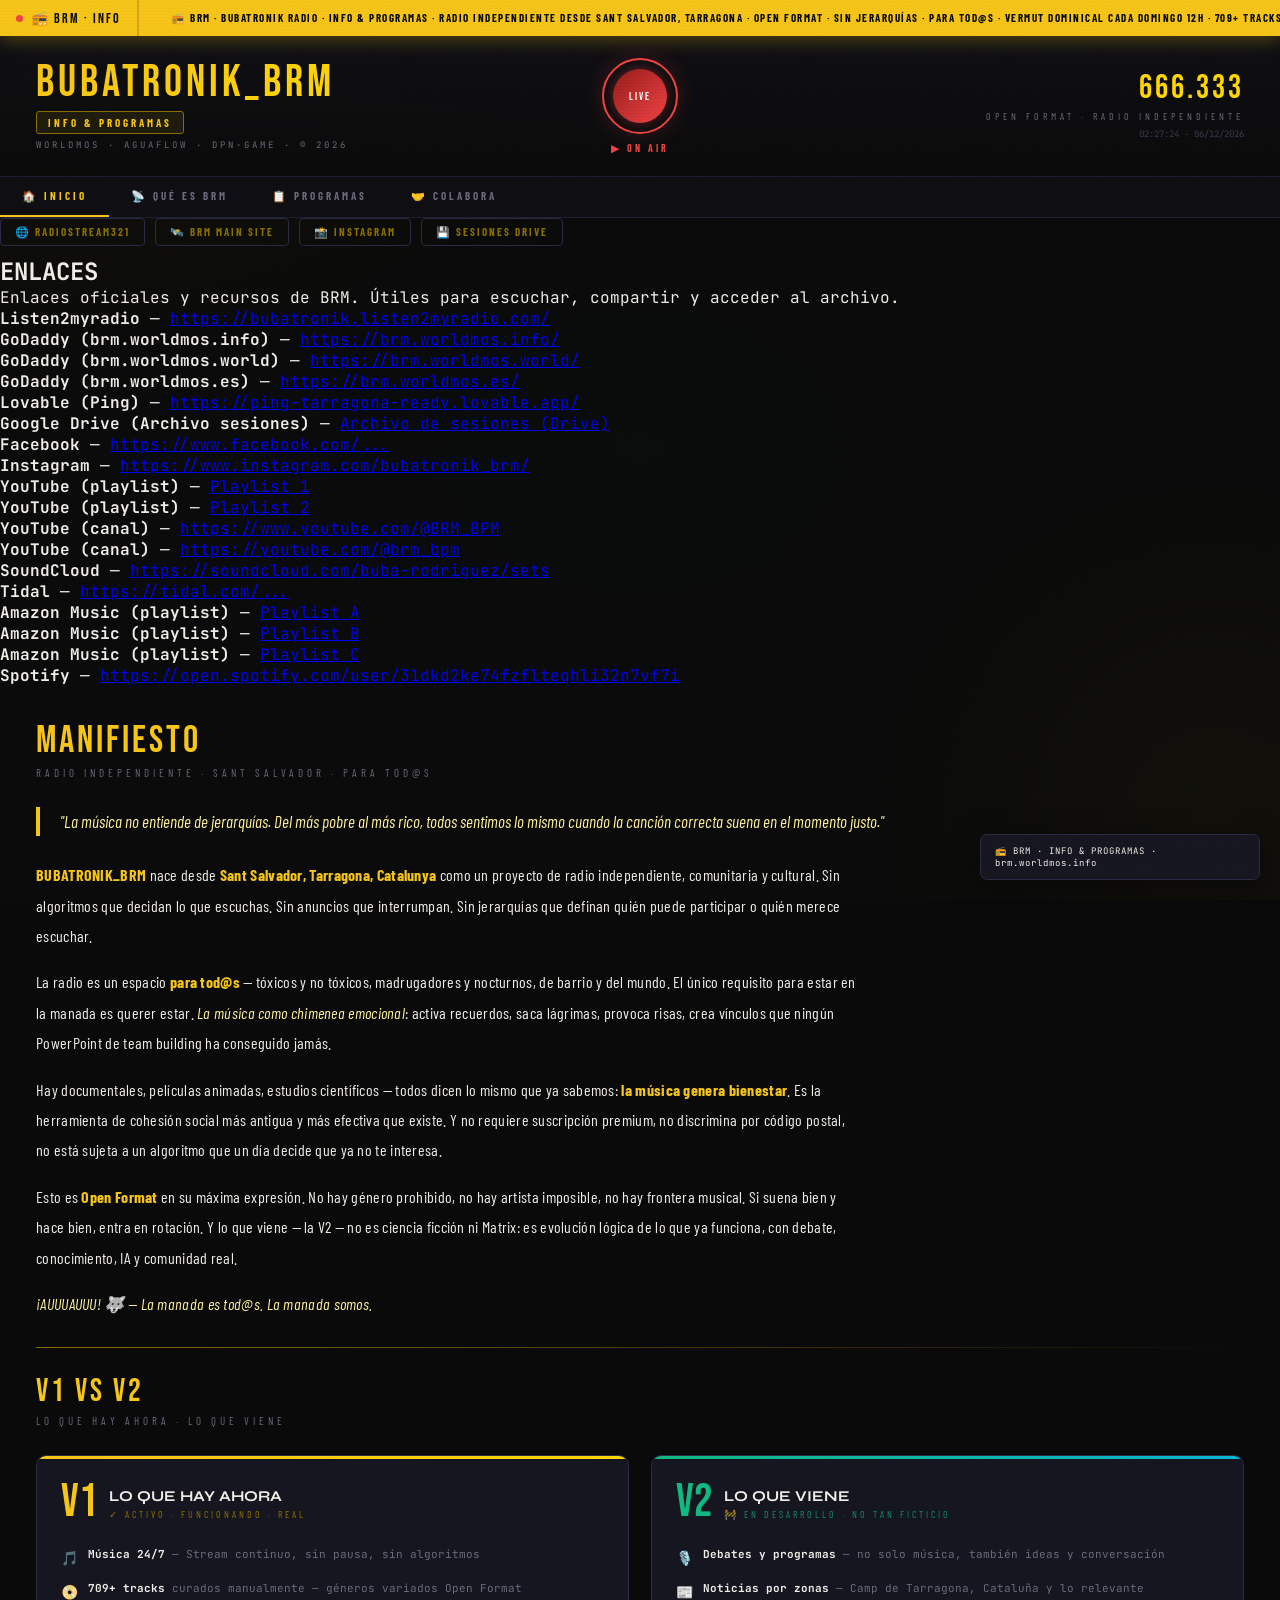
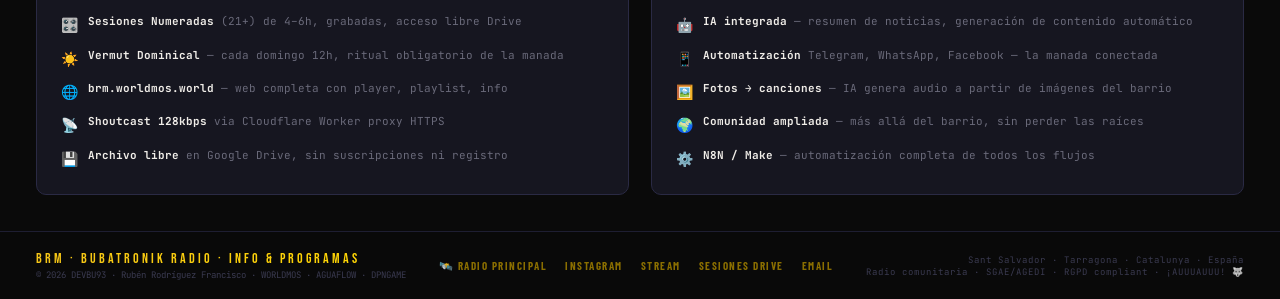
==== index.html @ ec73be54 "Refactor navigation and add external links section Removed V1 Actual and Vision V2 tabs, along with " ====
<!DOCTYPE html>
<html lang="es" data-status="checking">
<head>
  <meta charset="UTF-8">
  <meta name="viewport" content="width=device-width, initial-scale=1.0, viewport-fit=cover">
  <meta name="description" content="BRM · BUBATRONIK RADIO · INFO & PROGRAMAS — Radio comunitaria independiente desde Sant Salvador, Tarragona. Sin jerarquías, para tod@s.">
  <meta name="theme-color" content="#f5c518">
  <meta name="mobile-web-app-capable" content="yes">
  <meta name="apple-mobile-web-app-capable" content="yes">
  <meta name="apple-mobile-web-app-status-bar-style" content="black-translucent">
  <meta name="apple-mobile-web-app-title" content="BRM INFO">
  <meta property="og:type" content="website">
  <meta property="og:title" content="BRM · BUBATRONIK RADIO · INFO & PROGRAMAS 📻">
  <meta property="og:description" content="Radio comunitaria independiente desde Sant Salvador, Tarragona — Sin jerarquías, para tod@s. Debates, conocimiento, música Open Format. ¡AUUUAUUU!">
  <meta property="og:url" content="https://brm.worldmos.info">
  <meta name="twitter:card" content="summary_large_image">
  <meta name="twitter:title" content="BRM · BUBATRONIK RADIO · INFO & PROGRAMAS">
  <meta name="twitter:description" content="Radio comunitaria independiente · Sant Salvador · Para tod@s · ¡AUUUAUUU! 🐺">
  <title>📻 BRM · BUBATRONIK RADIO · INFO & PROGRAMAS · 666.333</title>
 
  <!-- Fuentes Google — misma familia que brm.worldmos.world -->
  <link rel="preconnect" href="https://fonts.googleapis.com">
  <link rel="preconnect" href="https://fonts.gstatic.com" crossorigin>
  <link href="https://fonts.googleapis.com/css2?family=Bebas+Neue&family=JetBrains+Mono:wght@300;400;600;700&family=Barlow+Condensed:ital,wght@0,300;0,400;0,600;0,700;0,800;1,400&family=Syne:wght@400;600;700;800&display=swap" rel="stylesheet">
 
  <style>
    /* ══════════════════════════════════════
       RESET & VARIABLES
    ══════════════════════════════════════ */
    *, *::before, *::after { margin: 0; padding: 0; box-sizing: border-box; }
 
    :root {
      /* Fondos */
      --bg:       #0a0a0a;
      --bg2:      #0f0f14;
      --bg3:      #161620;
      --bg4:      #1e1e2c;
      /* Amarillo — #f5c518 como pide el prompt */
      --amber:    #f5c518;
      --amber2:   #ffd700;
      --amber3:   #fff3a0;
      --amber4:   #8a6e00;
      --amber5:   rgba(245,197,24,0.07);
      /* Utilidad */
      --red:      #ef4444;
      --green:    #10b981;
      --white:    #f0ede8;
      --muted:    #6a6a7a;
      --muted2:   #3a3a50;
      --border:   #1e1e32;
      --border2:  #2a2a44;
      --glow-a:   rgba(245,197,24,0.10);
      --radius:   6px;
      /* Tipografías */
      --font-mono: 'JetBrains Mono', 'Courier New', monospace;
      --font-cond: 'Barlow Condensed', monospace;
      --font-disp: 'Bebas Neue', monospace;
      --font-syne: 'Syne', monospace;
      /* Layout */
      --ticker-h: 36px;
      --fs-xs: 9px;
      --fs-sm: 11px;
      --fs-base: 13px;
    }
 
    html { scroll-behavior: smooth; overflow-x: hidden; }
 
    body {
      background: var(--bg);
      color: var(--white);
      font-family: var(--font-mono);
      min-height: 100vh;
      overflow-x: hidden;
      -webkit-font-smoothing: antialiased;
    }
 
    /* ── Grain overlay ── */
    body::after {
      content: '';
      position: fixed; inset: 0;
      background-image: url("data:image/svg+xml,%3Csvg xmlns='http://www.w3.org/2000/svg' width='200' height='200'%3E%3Cfilter id='n'%3E%3CfeTurbulence type='fractalNoise' baseFrequency='0.8' numOctaves='4' stitchTiles='stitch'/%3E%3C/filter%3E%3Crect width='200' height='200' filter='url(%23n)' opacity='0.03'/%3E%3C/svg%3E");
      pointer-events: none; z-index: 9999; opacity: 0.5;
    }
 
    /* ── Scanlines retro ── */
    .scanlines {
      position: fixed; inset: 0;
      background: repeating-linear-gradient(
        to bottom, transparent 0px, transparent 2px,
        rgba(0,0,0,0.06) 2px, rgba(0,0,0,0.06) 3px
      );
      pointer-events: none; z-index: 9998; mix-blend-mode: overlay;
    }
 
    /* ── BG Mesh de color ── */
    .bg-mesh {
      position: fixed; inset: 0; pointer-events: none; z-index: 0;
      background:
        radial-gradient(ellipse 70% 50% at 5% 10%, rgba(245,197,24,0.04) 0%, transparent 60%),
        radial-gradient(ellipse 50% 70% at 95% 90%, rgba(245,197,24,0.03) 0%, transparent 60%),
        radial-gradient(ellipse 40% 40% at 50% 50%, rgba(16,185,129,0.015) 0%, transparent 70%);
    }
 
    /* ══════════════════════════════════════
       TICKER ANIMADO SUPERIOR
    ══════════════════════════════════════ */
    .ticker-wrap {
      position: fixed; top: 0; left: 0; right: 0;
      z-index: 200; height: var(--ticker-h);
      background: var(--amber);
      display: flex; align-items: center; overflow: hidden;
      box-shadow: 0 2px 20px rgba(245,197,24,0.35);
    }
    .ticker-badge {
      font-family: var(--font-disp);
      font-size: 14px; letter-spacing: 2px; color: var(--bg);
      padding: 0 16px; height: 100%;
      display: flex; align-items: center; gap: 8px;
      white-space: nowrap; border-right: 2px solid rgba(0,0,0,0.15);
      min-width: fit-content; flex-shrink: 0;
    }
    .ticker-live-dot {
      width: 7px; height: 7px; border-radius: 50%;
      background: var(--red); animation: blink-dot 1.2s step-start infinite;
      flex-shrink: 0;
    }
    @keyframes blink-dot { 0%,49%{opacity:1} 50%,100%{opacity:0.2} }
    .ticker-overflow { overflow: hidden; flex: 1; display: flex; }
    .ticker-track {
      display: flex; animation: ticker-scroll 280s linear infinite; white-space: nowrap;
    }
    .ticker-track:hover { animation-play-state: paused; }
    .ticker-track span {
      font-family: var(--font-cond);
      font-size: 11px; color: var(--bg); padding: 0 32px; font-weight: 700; letter-spacing: 1.5px;
    }
    @keyframes ticker-scroll { from{transform:translateX(0)} to{transform:translateX(-50%)} }
 
    /* ══════════════════════════════════════
       PAGE WRAPPER
    ══════════════════════════════════════ */
    .page {
      position: relative; z-index: 1;
      padding-top: var(--ticker-h);
      max-width: 1400px; margin: 0 auto;
    }
 
    /* ══════════════════════════════════════
       HEADER PRINCIPAL
    ══════════════════════════════════════ */
    .station-header {
      display: grid; grid-template-columns: 1fr auto 1fr;
      align-items: center; padding: 22px 36px;
      border-bottom: 1px solid var(--border);
      background: linear-gradient(180deg, rgba(15,15,20,0.98) 0%, rgba(10,10,10,0.85) 100%);
      backdrop-filter: blur(12px); -webkit-backdrop-filter: blur(12px);
      position: sticky; top: var(--ticker-h); z-index: 100;
    }
 
    /* Bloque izquierdo — logo + badges */
    .header-left { display: flex; flex-direction: column; gap: 3px; }
    .station-logo {
      font-family: var(--font-disp);
      font-size: clamp(24px, 3.5vw, 48px); letter-spacing: 4px; line-height: 1;
      background: linear-gradient(135deg, var(--amber) 0%, var(--amber2) 60%, var(--amber3) 100%);
      -webkit-background-clip: text; background-clip: text; -webkit-text-fill-color: transparent;
    }
    .header-badge {
      display: inline-block;
      font-family: var(--font-cond); font-size: 11px; font-weight: 700;
      letter-spacing: 3px; text-transform: uppercase;
      padding: 4px 11px; border-radius: 3px; width: fit-content;
      background: rgba(245,197,24,0.08); border: 1px solid var(--amber4); color: var(--amber);
      margin-top: 2px;
    }
    .header-tagline {
      font-family: var(--font-mono); font-size: var(--fs-xs);
      letter-spacing: 3px; color: var(--muted); text-transform: uppercase; margin-top: 2px;
    }
 
    /* Centro — ON AIR badge pulsante */
    .onair-center { display: flex; flex-direction: column; align-items: center; gap: 8px; }
    .onair-pulse {
      width: 76px; height: 76px; border-radius: 50%;
      border: 2px solid var(--red); position: relative;
      display: flex; align-items: center; justify-content: center;
      box-shadow: 0 0 22px rgba(239,68,68,0.2);
    }
    .onair-pulse::before {
      content:''; position:absolute; inset:-10px; border-radius:50%;
      border:1.5px solid var(--red); opacity:0;
      animation: pulse-ring 2.4s ease-out infinite;
    }
    .onair-pulse::after {
      content:''; position:absolute; inset:-18px; border-radius:50%;
      border:1px solid var(--red); opacity:0;
      animation: pulse-ring 2.4s ease-out infinite 0.5s;
    }
    @keyframes pulse-ring { 0%{transform:scale(0.9);opacity:0.5} 100%{transform:scale(1.3);opacity:0} }
    .onair-inner {
      width: 54px; height: 54px; border-radius: 50%;
      background: linear-gradient(135deg, #991b1b, var(--red));
      display: flex; align-items: center; justify-content: center;
      font-family: var(--font-disp); font-size: 11px; letter-spacing: 2px; color: #fff;
      animation: flicker-red 2s step-start infinite;
      box-shadow: 0 0 12px rgba(239,68,68,0.4);
    }
    @keyframes flicker-red { 0%,47%,52%,100%{opacity:1} 48%,51%{opacity:0.5} }
    .onair-label {
      font-family: var(--font-cond); font-size: 10px; letter-spacing: 3px;
      color: var(--red); font-weight: 700; text-transform: uppercase;
    }
 
    /* Derecha — frecuencia + reloj */
    .header-right { text-align: right; }
    .freq-number {
      font-family: var(--font-disp);
      font-size: clamp(20px, 2.6vw, 40px); color: var(--amber2); letter-spacing: 3px; line-height: 1;
    }
    .freq-band {
      font-family: var(--font-cond); font-size: 10px; letter-spacing: 4px;
      color: var(--muted); margin-top: 4px; text-transform: uppercase;
    }
    .freq-clock {
      font-family: var(--font-mono); font-size: var(--fs-xs); color: var(--muted2); margin-top: 6px;
    }
 
    /* ══════════════════════════════════════
       NAVEGACIÓN — TABS PRINCIPALES
    ══════════════════════════════════════ */
    .nav-tabs {
      display: flex; border-bottom: 1px solid var(--border);
      background: rgba(15,15,20,0.9); backdrop-filter: blur(8px);
      overflow-x: auto; scrollbar-width: none;
      position: sticky; top: calc(var(--ticker-h) + 86px); z-index: 90;
    }
    .nav-tabs::-webkit-scrollbar { display: none; }
    .nav-tab {
      font-family: var(--font-cond);
      font-size: 11px; font-weight: 700; letter-spacing: 3px; text-transform: uppercase;
      padding: 12px 22px; color: var(--muted);
      border-bottom: 2px solid transparent; border-top: none; border-left: none; border-right: none;
      cursor: pointer; white-space: nowrap; transition: all 0.2s ease; background: none;
    }
    .nav-tab:hover { color: var(--amber2); }
    .nav-tab.active { color: var(--amber); border-bottom-color: var(--amber); }
 
    /* ══════════════════════════════════════
       TAB PANELS
    ══════════════════════════════════════ */
    .tab-panel { display: none; }
    .tab-panel.active { display: block; }
 
    /* ══════════════════════════════════════
       MINI PLAYER
    ══════════════════════════════════════ */
    .mini-player {
      background: var(--bg3); border: 1px solid var(--border2);
      border-left: 3px solid var(--amber); border-radius: 10px;
      padding: 20px 24px; margin: 24px 36px;
      display: flex; flex-direction: column; gap: 14px;
    }
    .mini-player-header {
      display: flex; align-items: center; gap: 14px; flex-wrap: wrap;
    }
    .mini-player-dot {
      width: 10px; height: 10px; border-radius: 50%;
      background: var(--red); flex-shrink: 0;
      animation: blink-dot 1.2s step-start infinite;
      box-shadow: 0 0 8px rgba(239,68,68,0.5);
    }
    .mini-player-label {
      font-family: var(--font-cond); font-size: 13px; font-weight: 700;
      letter-spacing: 3px; color: var(--amber); text-transform: uppercase;
    }
    .mini-player-desc { font-size: var(--fs-xs); color: var(--muted); letter-spacing: 1px; }
 
    /* Audio nativo — el navegador pone sus controles */
    .mini-player audio { width: 100%; height: 36px; }
 
    .mini-player-links { display: flex; gap: 10px; flex-wrap: wrap; }
    .player-ext-link {
      font-family: var(--font-cond); font-size: 11px; font-weight: 700;
      letter-spacing: 2px; text-transform: uppercase; color: var(--amber4);
      text-decoration: none; border: 1px solid var(--border2);
      padding: 6px 14px; border-radius: 4px; transition: all 0.2s;
    }
    .player-ext-link:hover { border-color: var(--amber); color: var(--amber); background: var(--glow-a); }
 
    /* ══════════════════════════════════════
       SECCIONES GENÉRICAS
    ══════════════════════════════════════ */
    .section { padding: 36px; border-bottom: 1px solid var(--border); }
    .section:last-child { border-bottom: none; }
 
    .section-title {
      font-family: var(--font-disp); font-size: clamp(22px, 3vw, 40px);
      letter-spacing: 3px; line-height: 1; margin-bottom: 6px;
      background: linear-gradient(135deg, var(--amber) 0%, var(--amber2) 100%);
      -webkit-background-clip: text; background-clip: text; -webkit-text-fill-color: transparent;
    }
    .section-sub {
      font-family: var(--font-cond); font-size: 11px; letter-spacing: 4px;
      color: var(--muted); text-transform: uppercase; margin-bottom: 28px;
    }
    .divider {
      height: 1px;
      background: linear-gradient(to right, var(--amber4), transparent);
      margin: 28px 0;
    }
 
    /* ══════════════════════════════════════
       MANIFIESTO
    ══════════════════════════════════════ */
    .manifiesto-text {
      font-family: var(--font-cond); font-size: 16px; line-height: 1.9;
      color: var(--white); max-width: 820px; letter-spacing: 0.3px;
    }
    .manifiesto-text strong { color: var(--amber); font-weight: 700; }
    .manifiesto-text em { color: var(--amber3); font-style: italic; }
    .manifiesto-text p { margin-bottom: 16px; }
    .manifiesto-text p:last-child { margin-bottom: 0; }
 
    .manifiesto-quote {
      border-left: 4px solid var(--amber); padding-left: 20px;
      margin: 24px 0; font-size: 17px; font-style: italic;
      font-family: var(--font-cond); color: var(--amber3); line-height: 1.7; opacity: 0.9;
    }
 
    /* ══════════════════════════════════════
       V1 vs V2 — DOS COLUMNAS
    ══════════════════════════════════════ */
    .v1v2-grid { display: grid; grid-template-columns: 1fr 1fr; gap: 22px; }
 
    .v-card {
      background: var(--bg3); border: 1px solid var(--border2);
      border-radius: 10px; padding: 24px; position: relative; overflow: hidden;
    }
    .v-card::before {
      content:''; position:absolute; top:0; left:0; right:0; height:3px;
    }
    .v1-card::before { background: linear-gradient(90deg, var(--amber), var(--amber2)); }
    .v2-card::before { background: linear-gradient(90deg, var(--green), #06b6d4); }
 
    .v-card-header { display: flex; align-items: center; gap: 12px; margin-bottom: 20px; }
    .v-version { font-family: var(--font-disp); font-size: 46px; line-height: 1; }
    .v1-card .v-version { color: var(--amber); }
    .v2-card .v-version { color: var(--green); }
    .v-card-meta { display: flex; flex-direction: column; gap: 3px; }
    .v-card-title { font-family: var(--font-syne); font-size: 15px; font-weight: 700; color: var(--white); }
    .v-card-status { font-family: var(--font-cond); font-size: 10px; letter-spacing: 3px; text-transform: uppercase; }
    .v1-card .v-card-status { color: var(--amber4); }
    .v2-card .v-card-status { color: var(--green); opacity: 0.7; }
 
    .v-items { display: flex; flex-direction: column; gap: 10px; }
    .v-item { display: flex; gap: 10px; align-items: flex-start; font-size: var(--fs-sm); line-height: 1.6; }
    .v-item-bullet { font-size: 14px; flex-shrink: 0; margin-top: 1px; }
    .v-item-text { color: var(--muted); }
    .v-item-text strong { color: var(--white); }
 
    /* ══════════════════════════════════════
       CARDS GRID GENÉRICO
    ══════════════════════════════════════ */
    .cards-grid {
      display: grid; grid-template-columns: repeat(auto-fit, minmax(240px, 1fr)); gap: 16px;
    }
    .info-card {
      background: var(--bg3); border: 1px solid var(--border2);
      border-radius: 10px; padding: 20px;
      position: relative; overflow: hidden; transition: all 0.3s;
    }
    .info-card::before {
      content:''; position:absolute; top:0; left:0; right:0; height:2px;
      background: linear-gradient(90deg, var(--amber), var(--amber2));
      transform: scaleX(0); transform-origin: left; transition: transform 0.3s;
    }
    .info-card:hover { border-color: var(--amber4); background: var(--amber5); }
    .info-card:hover::before { transform: scaleX(1); }
    .card-icon { font-size: 26px; margin-bottom: 10px; display: block; }
    .card-title { font-family: var(--font-syne); font-size: 14px; font-weight: 700; color: var(--white); margin-bottom: 8px; }
    .card-desc { font-size: var(--fs-xs); color: var(--muted); line-height: 1.8; }
 
    /* ══════════════════════════════════════
       ABOUT GRID (QUÉ ES BRM)
    ══════════════════════════════════════ */
    .about-grid { display: grid; grid-template-columns: 1fr 340px; gap: 36px; align-items: start; }
    .about-text { font-family: var(--font-cond); font-size: 15px; line-height: 1.9; color: var(--muted); margin-bottom: 16px; }
    .about-text strong { color: var(--white); }
    .about-text em { color: var(--amber3); }
 
    .about-sidebar { background: var(--bg3); border: 1px solid var(--border2); border-radius: 8px; padding: 20px; }
    .sidebar-title {
      font-family: var(--font-disp); font-size: 13px; letter-spacing: 3px;
      color: var(--muted); margin-bottom: 12px; display: flex; align-items: center; gap: 8px;
      text-transform: uppercase;
    }
    .sidebar-line { flex: 1; height: 1px; background: var(--border2); }
    .sidebar-section { margin-bottom: 22px; }
    .sidebar-section:last-child { margin-bottom: 0; }
 
    .info-row {
      display: flex; justify-content: space-between; align-items: center;
      padding: 7px 0; border-bottom: 1px solid rgba(34,34,66,0.4);
    }
    .info-row:last-child { border-bottom: none; }
    .info-label { font-family: var(--font-cond); font-size: 10px; color: var(--muted); letter-spacing: 2px; text-transform: uppercase; }
    .info-val { color: var(--white); font-weight: 600; font-size: var(--fs-xs); text-align: right; }
 
    /* ══════════════════════════════════════
       PROGRAMAS
    ══════════════════════════════════════ */
    .programs-grid { display: flex; flex-direction: column; gap: 12px; }
    .program-card {
      background: var(--bg3); border: 1px solid var(--border2); border-radius: 8px;
      padding: 18px 20px; display: grid; grid-template-columns: 56px 1fr auto;
      gap: 16px; align-items: center; transition: all 0.2s;
    }
    .program-card:hover { border-color: var(--amber4); background: var(--amber5); }
    .program-emoji { font-size: 30px; text-align: center; line-height: 1; }
    .program-info { display: flex; flex-direction: column; gap: 4px; }
    .program-name { font-family: var(--font-syne); font-size: 14px; font-weight: 700; color: var(--white); }
    .program-desc { font-size: var(--fs-xs); color: var(--muted); line-height: 1.6; }
    .program-tags { display: flex; gap: 5px; flex-wrap: wrap; margin-top: 5px; }
    .ptag {
      font-family: var(--font-cond); font-size: 9px; font-weight: 700;
      letter-spacing: 1px; text-transform: uppercase; padding: 2px 7px; border-radius: 3px;
      background: var(--bg4); border: 1px solid var(--border2); color: var(--muted);
    }
    .prog-status {
      font-family: var(--font-cond); font-size: 10px; font-weight: 700;
      letter-spacing: 2px; text-transform: uppercase; padding: 5px 10px; border-radius: 4px;
      white-space: nowrap; align-self: flex-start;
    }
    .status-live { background: rgba(239,68,68,0.15); color: var(--red); border: 1px solid rgba(239,68,68,0.3); }
    .status-soon { background: rgba(245,197,24,0.1); color: var(--amber); border: 1px solid var(--amber4); }
    .status-idea { background: var(--bg4); color: var(--muted); border: 1px solid var(--border2); }
 
    /* ══════════════════════════════════════
       PARRILLA DE PROGRAMACIÓN (tabla)
       — fuente: Documento Final de Identidad, Programación y Estructura
    ══════════════════════════════════════ */
    .parrilla-table-wrap { overflow-x: auto; border: 1px solid var(--border2); border-radius: 8px; margin-bottom: 8px; }
    .parrilla-table-wrap::-webkit-scrollbar { height: 6px; }
    .parrilla-table-wrap::-webkit-scrollbar-thumb { background: var(--border2); border-radius: 3px; }
    .parrilla-table { width: 100%; border-collapse: collapse; font-family: var(--font-mono); font-size: var(--fs-xs); min-width: 620px; }
    .parrilla-table th {
      background: var(--bg4); color: var(--amber); font-family: var(--font-cond); font-size: 10px;
      font-weight: 700; letter-spacing: 2px; text-transform: uppercase; text-align: left;
      padding: 12px 16px; border-bottom: 1px solid var(--border2); white-space: nowrap;
    }
    .parrilla-table td { padding: 12px 16px; border-bottom: 1px solid var(--border); color: var(--white); vertical-align: top; }
    .parrilla-table tr:last-child td { border-bottom: none; }
    .parrilla-table tbody tr:hover td { background: var(--amber5); }
    .parrilla-hora { color: var(--amber2); font-weight: 700; white-space: nowrap; }
    .parrilla-nombre { font-weight: 700; }
    .parrilla-motor { color: var(--muted); font-size: 10px; white-space: nowrap; }
    .parrilla-note {
      font-family: var(--font-cond); font-size: 12px; color: var(--muted); line-height: 1.8;
      padding: 12px 16px; background: var(--bg3); border-left: 2px solid var(--amber4);
      border-radius: 0 6px 6px 0; margin-top: 14px;
    }
 
    /* ══════════════════════════════════════
       FICHAS DE PROGRAMA
    ══════════════════════════════════════ */
    .fichas-grid { display: grid; grid-template-columns: repeat(auto-fill, minmax(250px, 1fr)); gap: 14px; }
    .ficha-card {
      background: var(--bg3); border: 1px solid var(--border2); border-radius: 8px;
      padding: 18px 20px; transition: all 0.2s;
    }
    .ficha-card:hover { border-color: var(--amber4); background: var(--amber5); }
    .ficha-head {
      display: flex; align-items: center; gap: 12px; margin-bottom: 14px;
      padding-bottom: 14px; border-bottom: 1px solid var(--border);
    }
    .ficha-emoji { font-size: 24px; line-height: 1; }
    .ficha-name { font-family: var(--font-syne); font-size: 13px; font-weight: 700; color: var(--white); letter-spacing: 0.3px; }
    .ficha-hora { font-family: var(--font-mono); font-size: 11px; color: var(--amber); margin-top: 2px; }
    .ficha-field { margin-bottom: 10px; }
    .ficha-field:last-child { margin-bottom: 0; }
    .ficha-field-label {
      font-family: var(--font-cond); font-size: 9px; font-weight: 700; letter-spacing: 2px;
      text-transform: uppercase; color: var(--muted); margin-bottom: 3px;
    }
    .ficha-field-val { font-size: var(--fs-xs); color: var(--white); line-height: 1.6; }
 
    .radar-label {
      font-family: var(--font-cond); font-size: 11px; font-weight: 700; letter-spacing: 3px;
      text-transform: uppercase; color: var(--muted); margin: 8px 0 14px;
      display: flex; align-items: center; gap: 10px;
    }
    .radar-label::after { content: ''; flex: 1; height: 1px; background: var(--border); }
 
    /* ══════════════════════════════════════
       FORMULARIOS — SUB-TABS
    ══════════════════════════════════════ */
    .form-tabs-wrap {
      display: flex; border-bottom: 1px solid var(--border2); margin-bottom: 28px;
      overflow-x: auto; scrollbar-width: none;
    }
    .form-tabs-wrap::-webkit-scrollbar { display: none; }
    .form-tab {
      font-family: var(--font-cond); font-size: 11px; font-weight: 700; letter-spacing: 2px;
      text-transform: uppercase; padding: 10px 20px; color: var(--muted);
      border-bottom: 2px solid transparent; border-top: none; border-left: none; border-right: none;
      cursor: pointer; white-space: nowrap; background: none; transition: all 0.2s;
    }
    .form-tab:hover { color: var(--amber2); }
    .form-tab.active { color: var(--amber); border-bottom-color: var(--amber); }
 
    .form-panel { display: none; }
    .form-panel.active { display: block; }
 
    /* ── Estilos de los formularios ── */
    .form-intro {
      font-family: var(--font-cond); font-size: 14px; color: var(--muted);
      line-height: 1.9; margin-bottom: 24px; max-width: 640px;
    }
    .brm-form { display: flex; flex-direction: column; gap: 18px; max-width: 680px; }
 
    .form-row { display: grid; grid-template-columns: 1fr 1fr; gap: 16px; }
    .form-group { display: flex; flex-direction: column; gap: 6px; }
 
    .form-group label {
      font-family: var(--font-cond); font-size: 10px; font-weight: 700;
      letter-spacing: 3px; text-transform: uppercase; color: var(--muted);
    }
    .form-group input,
    .form-group select,
    .form-group textarea {
      background: var(--bg3); border: 1px solid var(--border2); border-radius: 5px;
      padding: 10px 14px; font-family: var(--font-mono); font-size: var(--fs-sm);
      color: var(--white); outline: none; transition: all 0.2s; resize: vertical;
      -webkit-appearance: none; appearance: none;
    }
    .form-group input:focus,
    .form-group select:focus,
    .form-group textarea:focus {
      border-color: var(--amber); box-shadow: 0 0 10px rgba(245,197,24,0.08);
    }
    .form-group input::placeholder,
    .form-group textarea::placeholder { color: var(--muted2); }
    .form-group select { cursor: pointer; }
    .form-group select option { background: var(--bg3); color: var(--white); }
    .form-group textarea { min-height: 100px; }
 
    .form-hint { font-size: var(--fs-xs); color: var(--muted2); letter-spacing: 0.5px; line-height: 1.7; }
 
    .btn-submit {
      padding: 13px 28px; border-radius: 6px; cursor: pointer; border: none;
      font-family: var(--font-cond); font-size: 13px; font-weight: 700;
      letter-spacing: 3px; text-transform: uppercase; transition: all 0.25s;
      background: linear-gradient(135deg, var(--amber), var(--amber2));
      color: var(--bg); box-shadow: 0 0 20px rgba(245,197,24,0.18); align-self: flex-start;
    }
    .btn-submit:hover { transform: translateY(-2px); box-shadow: 0 4px 24px rgba(245,197,24,0.32); }
    .btn-submit:active { transform: scale(0.98); }
 
    /* ══════════════════════════════════════
       FLUJO TÉCNICO (código)
    ══════════════════════════════════════ */
    .code-flow {
      background: var(--bg3); border: 1px solid var(--border2); border-radius: 8px;
      padding: 22px; font-family: var(--font-mono); font-size: var(--fs-xs);
      color: var(--muted); line-height: 2.4; max-width: 560px;
    }
    .code-flow .cf-node { color: var(--amber); }
    .code-flow .cf-ok { color: var(--green); }
    .code-flow .cf-arr { color: var(--muted2); }
 
    /* ══════════════════════════════════════
       GÉNEROS TAGS
    ══════════════════════════════════════ */
    .genre-cloud { display: flex; flex-wrap: wrap; gap: 8px; }
    .gtag {
      font-family: var(--font-cond); font-size: 11px; letter-spacing: 1.5px;
      padding: 6px 14px; border-radius: 4px; font-weight: 700; text-transform: uppercase;
    }
    .gtag.hot { border: 1px solid var(--amber4); color: var(--amber2); background: rgba(245,197,24,0.04); }
    .gtag.cool { border: 1px solid var(--border2); color: var(--muted); background: transparent; }
 
    /* ══════════════════════════════════════
       FOOTER
    ══════════════════════════════════════ */
    .site-footer {
      border-top: 1px solid var(--border); padding: 18px 36px;
      display: flex; justify-content: space-between; align-items: center;
      flex-wrap: wrap; gap: 16px;
      background: rgba(10,10,10,0.97); backdrop-filter: blur(10px);
    }
    .footer-brand {
      font-family: var(--font-disp); font-size: 14px; letter-spacing: 3px;
      background: linear-gradient(135deg, var(--amber), var(--amber2));
      -webkit-background-clip: text; background-clip: text; -webkit-text-fill-color: transparent;
    }
    .footer-legal { font-size: var(--fs-xs); color: var(--muted2); margin-top: 2px; }
    .footer-links { display: flex; gap: 18px; flex-wrap: wrap; }
    .footer-link {
      font-family: var(--font-cond); font-size: 11px; color: var(--amber4);
      text-decoration: none; letter-spacing: 1.5px; font-weight: 700;
      text-transform: uppercase; transition: color 0.2s;
    }
    .footer-link:hover { color: var(--amber2); }
    .footer-copy { font-size: var(--fs-xs); color: var(--muted2); letter-spacing: 1px; text-align: right; }
 
    /* ══════════════════════════════════════
       TOAST NOTIFICACIONES
    ══════════════════════════════════════ */
    .toast-wrap {
      position: fixed; bottom: 20px; right: 20px; z-index: 1000;
      display: flex; flex-direction: column; gap: 8px; pointer-events: none;
    }
    .toast {
      background: var(--bg3); border: 1px solid var(--border2); border-radius: 7px;
      padding: 10px 14px; font-size: var(--fs-xs); font-family: var(--font-mono);
      color: var(--white); letter-spacing: 1px; box-shadow: 0 6px 28px rgba(0,0,0,0.5);
      opacity: 0; transform: translateY(8px); animation: toast-in 0.3s ease forwards; max-width: 280px;
    }
    @keyframes toast-in { to{opacity:1;transform:translateY(0)} }
    .toast.out { animation: toast-out 0.3s ease forwards; }
    @keyframes toast-out { to{opacity:0;transform:translateY(8px)} }
 
    /* ══════════════════════════════════════
       REVEAL ANIMATION
    ══════════════════════════════════════ */
    .reveal { opacity: 0; transform: translateY(14px); transition: opacity 0.4s ease, transform 0.4s ease; }
    .reveal.visible { opacity: 1; transform: translateY(0); }
 
    /* ══════════════════════════════════════
       RESPONSIVE — MOBILE
    ══════════════════════════════════════ */
    @media (max-width: 960px) {
      .station-header { grid-template-columns: 1fr auto; padding: 16px 20px; }
      .header-right { display: none; }
      .section { padding: 24px 20px; }
      .mini-player { margin: 16px 20px; }
      .v1v2-grid { grid-template-columns: 1fr; }
      .about-grid { grid-template-columns: 1fr; }
      .form-row { grid-template-columns: 1fr; }
      .program-card { grid-template-columns: 40px 1fr; }
      .prog-status { display: none; }
      .site-footer { padding: 14px 20px; flex-direction: column; text-align: center; }
      .footer-copy { text-align: center; }
    }
    @media (max-width: 480px) {
      .ticker-badge { display: none; }
      .station-logo { font-size: 22px; }
      .onair-pulse { width: 62px; height: 62px; }
      .onair-inner { width: 44px; height: 44px; font-size: 10px; }
      .nav-tab { padding: 10px 14px; font-size: 10px; letter-spacing: 2px; }
      .footer-links { display: none; }
      .cards-grid { grid-template-columns: 1fr; }
    }
  </style>
</head>
<body>
  <!-- Efectos visuales de fondo -->
  <div class="scanlines"></div>
  <div class="bg-mesh"></div>
  <div class="toast-wrap" id="toastWrap"></div>
 
  <!-- ═══════════════════════════════════════════════════════
       TICKER ANIMADO SUPERIOR
  ═══════════════════════════════════════════════════════ -->
  <div class="ticker-wrap">
    <div class="ticker-badge">
      <span class="ticker-live-dot"></span>
      📻 BRM · INFO
    </div>
    <div class="ticker-overflow">
      <div class="ticker-track" id="tickerTrack"></div>
    </div>
  </div>
 
  <div class="page">
 
    <!-- ═══════════════════════════════════════════════════════
         HEADER — TÍTULO + ON AIR + FRECUENCIA
    ═══════════════════════════════════════════════════════ -->
    <header class="station-header">
      <div class="header-left">
        <div class="station-logo">BUBATRONIK_BRM</div>
        <div class="header-badge">INFO &amp; PROGRAMAS</div>
        <div class="header-tagline">WorldMOS · AguaFlow · DPN-Game · © 2026</div>
      </div>
 
      <!-- Dot rojo pulsante ON AIR -->
      <div class="onair-center">
        <div class="onair-pulse">
          <div class="onair-inner">LIVE</div>
        </div>
        <div class="onair-label">▶ ON AIR</div>
      </div>
 
      <div class="header-right">
        <div class="freq-number">666.333</div>
        <div class="freq-band">Open Format · Radio Independiente</div>
        <div class="freq-clock" id="clock">--:-- · --/--/----</div>
      </div>
    </header>
 
    <!-- ═══════════════════════════════════════════════════════
         NAVEGACIÓN — 6 TABS PRINCIPALES
    ═══════════════════════════════════════════════════════ -->
    <nav class="nav-tabs" role="tablist" aria-label="Secciones de BRM Info">
      <button class="nav-tab active" data-tab="inicio"     role="tab" aria-selected="true">🏠 INICIO</button>
      <button class="nav-tab"        data-tab="queesbrm"   role="tab">📡 QUÉ ES BRM</button>
      <button class="nav-tab"        data-tab="programas"  role="tab">📋 PROGRAMAS</button>
      <button class="nav-tab"        data-tab="colabora"   role="tab">🤝 COLABORA</button>
    </nav>
 
    <!-- ═══════════════════════════════════════════════════════
         TAB: INICIO
         Contiene: player mini + manifiesto + V1 vs V2
    ═══════════════════════════════════════════════════════ -->
    <div class="tab-panel active" id="tab-inicio">
        <!-- Links externos al stream -->
        <div class="mini-player-links">
          <a class="player-ext-link" href="https://bubatronik.radiostream321.com/" target="_blank" rel="noopener" title="Abrir player nativo">🌐 RadioStream321</a>
          <a class="player-ext-link" href="https://brm.worldmos.world" target="_blank" rel="noopener" title="Web principal BRM">🛰️ BRM Main Site</a>
          <a class="player-ext-link" href="https://www.instagram.com/bubatronik_brm/" target="_blank" rel="noopener" title="Instagram de BRM">📸 Instagram</a>
          <a class="player-ext-link" href="https://drive.google.com/drive/folders/1d0ODTI5SiBPtrYFHZVZUyJWG_V72_hIr" target="_blank" rel="noopener" title="Sesiones en Drive">💾 Sesiones Drive</a>
            <!-- ENLACES: sección añadida con todos los enlaces del CSV proporcionado -->
        <section id="enlaces" class="panel enlaces-section" role="region" aria-labelledby="enlaces-title">
        <h2 id="enlaces-title">ENLACES</h2>
        <p class="lead">Enlaces oficiales y recursos de BRM. Útiles para escuchar, compartir y acceder al archivo.</p>
        <div class="enlaces-grid">
        <ul class="enlaces-list">
          <li><strong>Listen2myradio</strong> — <a href="https://bubatronik.listen2myradio.com/" target="_blank" rel="noopener noreferrer">https://bubatronik.listen2myradio.com/</a></li>
          <li><strong>GoDaddy (brm.worldmos.info)</strong> — <a href="https://brm.worldmos.info/" target="_blank" rel="noopener noreferrer">https://brm.worldmos.info/</a></li>
          <li><strong>GoDaddy (brm.worldmos.world)</strong> — <a href="https://brm.worldmos.world/" target="_blank" rel="noopener noreferrer">https://brm.worldmos.world/</a></li>
          <li><strong>GoDaddy (brm.worldmos.es)</strong> — <a href="https://brm.worldmos.es/" target="_blank" rel="noopener noreferrer">https://brm.worldmos.es/</a></li>
          <li><strong>Lovable (Ping)</strong> — <a href="https://ping-tarragona-ready.lovable.app/" target="_blank" rel="noopener noreferrer">https://ping-tarragona-ready.lovable.app/</a></li>
          <li><strong>Google Drive (Archivo sesiones)</strong> — <a href="https://drive.google.com/drive/folders/1I4TDFlJQBcp4M6VNS4KNQlMVbomcg-Zg?usp=drive_link" target="_blank" rel="noopener noreferrer">Archivo de sesiones (Drive)</a></li>
          <li><strong>Facebook</strong> — <a href="https://www.facebook.com/profile.php?id=61570757215270" target="_blank" rel="noopener noreferrer">https://www.facebook.com/...</a></li>
          <li><strong>Instagram</strong> — <a href="https://www.instagram.com/bubatronik_brm/" target="_blank" rel="noopener noreferrer">https://www.instagram.com/bubatronik_brm/</a></li>
          <li><strong>YouTube (playlist)</strong> — <a href="https://www.youtube.com/playlist?list=PLc5KM2_2P5GEwM0HdkRvfKds575jjhylu" target="_blank" rel="noopener noreferrer">Playlist 1</a></li>
          <li><strong>YouTube (playlist)</strong> — <a href="https://www.youtube.com/playlist?list=PLUVib7eIEoIoKcgL0pXThJRzqb6VLwcs5" target="_blank" rel="noopener noreferrer">Playlist 2</a></li>
          <li><strong>YouTube (canal)</strong> — <a href="https://www.youtube.com/@BRM_BPM" target="_blank" rel="noopener noreferrer">https://www.youtube.com/@BRM_BPM</a></li>
          <li><strong>YouTube (canal)</strong> — <a href="https://youtube.com/@brm_bpm?si=HYna38v30bBJjvkm" target="_blank" rel="noopener noreferrer">https://youtube.com/@brm_bpm</a></li>
          <li><strong>SoundCloud</strong> — <a href="https://soundcloud.com/buba-rodriguez/sets" target="_blank" rel="noopener noreferrer">https://soundcloud.com/buba-rodriguez/sets</a></li>
          <li><strong>Tidal</strong> — <a href="https://tidal.com/playlist/19a40b03-ec33-41f7-b1d4-8d6c2e410727" target="_blank" rel="noopener noreferrer">https://tidal.com/...</a></li>
          <li><strong>Amazon Music (playlist)</strong> — <a href="https://music.amazon.es/user-playlists/ed99cb07-e49a-40f2-bcbe-90be6a0de76e" target="_blank" rel="noopener noreferrer">Playlist A</a></li>
          <li><strong>Amazon Music (playlist)</strong> — <a href="https://music.amazon.es/user-playlists/cffa1f34-1174-4683-af9e-e36cb893f358" target="_blank" rel="noopener noreferrer">Playlist B</a></li>
          <li><strong>Amazon Music (playlist)</strong> — <a href="https://music.amazon.es/user-playlists/1deda1ea-919b-4357-902b-3cbfa697ae1c" target="_blank" rel="noopener noreferrer">Playlist C</a></li>
          <li><strong>Spotify</strong> — <a href="https://open.spotify.com/user/31dkd2ke74fzflteqhli32n7vf7i" target="_blank" rel="noopener noreferrer">https://open.spotify.com/user/31dkd2ke74fzflteqhli32n7vf7i</a></li>
        </ul>
        </div>
        </section>
        </div>
      </div>
 
      <!-- MANIFIESTO -->
      <div class="section">
        <div class="section-title reveal">MANIFIESTO</div>
        <div class="section-sub reveal">Radio Independiente · Sant Salvador · Para Tod@s</div>
 
        <div class="manifiesto-quote reveal">
          "La música no entiende de jerarquías. Del más pobre al más rico, todos sentimos lo mismo cuando la canción correcta suena en el momento justo."
        </div>
 
        <div class="manifiesto-text reveal">
          <p><strong>BUBATRONIK_BRM</strong> nace desde <strong>Sant Salvador, Tarragona, Catalunya</strong> como un proyecto de radio independiente, comunitaria y cultural. Sin algoritmos que decidan lo que escuchas. Sin anuncios que interrumpan. Sin jerarquías que definan quién puede participar o quién merece escuchar.</p>
          <p>La radio es un espacio <strong>para tod@s</strong> — tóxicos y no tóxicos, madrugadores y nocturnos, de barrio y del mundo. El único requisito para estar en la manada es querer estar. <em>La música como chimenea emocional</em>: activa recuerdos, saca lágrimas, provoca risas, crea vínculos que ningún PowerPoint de team building ha conseguido jamás.</p>
          <p>Hay documentales, películas animadas, estudios científicos — todos dicen lo mismo que ya sabemos: <strong>la música genera bienestar</strong>. Es la herramienta de cohesión social más antigua y más efectiva que existe. Y no requiere suscripción premium, no discrimina por código postal, no está sujeta a un algoritmo que un día decide que ya no te interesa.</p>
          <p>Esto es <strong>Open Format</strong> en su máxima expresión. No hay género prohibido, no hay artista imposible, no hay frontera musical. Si suena bien y hace bien, entra en rotación. Y lo que viene — la V2 — no es ciencia ficción ni Matrix: es evolución lógica de lo que ya funciona, con debate, conocimiento, IA y comunidad real.</p>
          <p><em>¡AUUUAUUU! 🐺 — La manada es tod@s. La manada somos.</em></p>
        </div>
 
        <div class="divider"></div>
 
        <!-- V1 vs V2 dentro del INICIO -->
        <div class="section-title reveal" style="font-size: clamp(18px, 2.5vw, 32px); margin-bottom: 6px;">V1 vs V2</div>
        <div class="section-sub reveal">Lo que hay ahora · Lo que viene</div>
 
        <div class="v1v2-grid reveal">
          <!-- V1 ACTUAL -->
          <div class="v-card v1-card">
            <div class="v-card-header">
              <div class="v-version">V1</div>
              <div class="v-card-meta">
                <div class="v-card-title">LO QUE HAY AHORA</div>
                <div class="v-card-status">✓ Activo · Funcionando · Real</div>
              </div>
            </div>
            <div class="v-items">
              <div class="v-item"><span class="v-item-bullet">🎵</span><span class="v-item-text"><strong>Música 24/7</strong> — Stream continuo, sin pausa, sin algoritmos</span></div>
              <div class="v-item"><span class="v-item-bullet">📀</span><span class="v-item-text"><strong>709+ tracks</strong> curados manualmente — géneros variados Open Format</span></div>
              <div class="v-item"><span class="v-item-bullet">🎛️</span><span class="v-item-text"><strong>Sesiones Numeradas</strong> (21+) de 4–6h, grabadas, acceso libre Drive</span></div>
              <div class="v-item"><span class="v-item-bullet">☀️</span><span class="v-item-text"><strong>Vermut Dominical</strong> — cada domingo 12h, ritual obligatorio de la manada</span></div>
              <div class="v-item"><span class="v-item-bullet">🌐</span><span class="v-item-text"><strong>brm.worldmos.world</strong> — web completa con player, playlist, info</span></div>
              <div class="v-item"><span class="v-item-bullet">📡</span><span class="v-item-text"><strong>Shoutcast 128kbps</strong> via Cloudflare Worker proxy HTTPS</span></div>
              <div class="v-item"><span class="v-item-bullet">💾</span><span class="v-item-text"><strong>Archivo libre</strong> en Google Drive, sin suscripciones ni registro</span></div>
            </div>
          </div>
 
          <!-- V2 VISIÓN -->
          <div class="v-card v2-card">
            <div class="v-card-header">
              <div class="v-version">V2</div>
              <div class="v-card-meta">
                <div class="v-card-title">LO QUE VIENE</div>
                <div class="v-card-status">🚧 En desarrollo · No tan ficticio</div>
              </div>
            </div>
            <div class="v-items">
              <div class="v-item"><span class="v-item-bullet">🎙️</span><span class="v-item-text"><strong>Debates y programas</strong> — no solo música, también ideas y conversación</span></div>
              <div class="v-item"><span class="v-item-bullet">📰</span><span class="v-item-text"><strong>Noticias por zonas</strong> — Camp de Tarragona, Cataluña y lo relevante</span></div>
              <div class="v-item"><span class="v-item-bullet">🤖</span><span class="v-item-text"><strong>IA integrada</strong> — resumen de noticias, generación de contenido automático</span></div>
              <div class="v-item"><span class="v-item-bullet">📱</span><span class="v-item-text"><strong>Automatización</strong> Telegram, WhatsApp, Facebook — la manada conectada</span></div>
              <div class="v-item"><span class="v-item-bullet">🖼️</span><span class="v-item-text"><strong>Fotos → canciones</strong> — IA genera audio a partir de imágenes del barrio</span></div>
              <div class="v-item"><span class="v-item-bullet">🌍</span><span class="v-item-text"><strong>Comunidad ampliada</strong> — más allá del barrio, sin perder las raíces</span></div>
              <div class="v-item"><span class="v-item-bullet">⚙️</span><span class="v-item-text"><strong>N8N / Make</strong> — automatización completa de todos los flujos</span></div>
            </div>
          </div>
        </div>
      </div>
 
    </div><!-- /tab-inicio -->
 
    <!-- ═══════════════════════════════════════════════════════
         TAB: QUÉ ES BRM
    ═══════════════════════════════════════════════════════ -->
    <div class="tab-panel" id="tab-queesbrm">
      <div class="section">
        <div class="section-title reveal">QUÉ ES BRM</div>
        <div class="section-sub reveal">BUBATRONIK · Radio Comunitaria · Proyecto · Comunidad</div>
 
        <div class="about-grid reveal">
          <!-- Texto principal -->
          <div>
            <div class="about-text">
              <p><strong>BRM es BUBATRONIK RADIO</strong>, un proyecto de radio independiente online nacido en <strong>Sant Salvador, Tarragona</strong>, creado y mantenido por <strong>Rubén Rodríguez Francisco</strong> — también conocido como DEVBU93, LOB@-Pulpo, DRDB y BUBA.</p>
            </div>
            <div class="about-text">
              <p>No es una radio de fondo para poner mientras comes. Es un <strong>espacio vivo</strong> donde la música actúa como <em>chimenea emocional</em> — un punto de encuentro comunitario que no requiere que compartas la misma ideología, código postal ni nivel de tóxico. La música es el pegamento, el vermut es el ritual, y la manada somos todos.</p>
            </div>
            <div class="about-text">
              <p>BRM funciona dentro del sistema <strong>WORLD-MUNDO OS</strong>, un entorno de trabajo y creación personal que integra proyectos como AguaFlow, DPN-Game y Frecuencia Sant Salvador como nodos conectados de una misma visión de bienestar, tecnología y comunidad real.</p>
            </div>
            <div class="about-text">
              <p><strong>La Manada Salvaje</strong> es la comunidad: sin jerarquías formales, sin requisitos de entrada, con un único código — a sonreír, divertirse y aportar cuando puedas. El grito de la manada es <strong>¡AUUUAUUU! 🐺</strong></p>
            </div>
 
            <div class="divider"></div>
            <div class="section-sub" style="margin-bottom: 16px;">TECNOLOGÍA QUE LO HACE POSIBLE</div>
            <div class="cards-grid">
              <div class="info-card">
                <span class="card-icon">📡</span>
                <div class="card-title">Stream Shoutcast</div>
                <div class="card-desc">Protocolo ICY/Shoutcast a 128kbps MP3 stereo vía listen2myradio.com. Accesible 24/7 desde cualquier dispositivo con navegador.</div>
              </div>
              <div class="info-card">
                <span class="card-icon">☁️</span>
                <div class="card-title">Cloudflare Worker</div>
                <div class="card-desc">Proxy HTTPS propio para resolver mixed-content. Permite escuchar el stream HTTP en webs HTTPS sin errores de seguridad del navegador.</div>
              </div>
              <div class="info-card">
                <span class="card-icon">🐙</span>
                <div class="card-title">GitHub Pages + CI/CD</div>
                <div class="card-desc">Hosting gratuito con despliegue automático vía GitHub Actions. Cada push al repo despliega la web actualizada en segundos.</div>
              </div>
              <div class="info-card">
                <span class="card-icon">🌐</span>
                <div class="card-title">GoDaddy DNS</div>
                <div class="card-desc">worldmos.world gestionado en GoDaddy con subdominios CNAME: brm.worldmos.world (radio principal) y brm.worldmos.info (info y programas).</div>
              </div>
            </div>
          </div>
 
          <!-- Sidebar de datos -->
          <div class="about-sidebar">
            <div class="sidebar-section">
              <div class="sidebar-title">🐺 NODO PRINCIPAL <div class="sidebar-line"></div></div>
              <div class="info-row"><span class="info-label">Creador</span><span class="info-val">Rubén · BRM / DEVBU93</span></div>
              <div class="info-row"><span class="info-label">Sistema</span><span class="info-val">WORLD-MUNDO OS</span></div>
              <div class="info-row"><span class="info-label">Nodo</span><span class="info-val">Lob@-Pulpo × ROCE SYNC</span></div>
              <div class="info-row"><span class="info-label">Alias</span><span class="info-val">BUBA · DRDB · LOB@-PULPO</span></div>
              <div class="info-row"><span class="info-label">Sede</span><span class="info-val">📍 Sant Salvador, Tarragona</span></div>
            </div>
            <div class="sidebar-section">
              <div class="sidebar-title">📻 RADIO STATS <div class="sidebar-line"></div></div>
              <div class="info-row"><span class="info-label">Tracks</span><span class="info-val">709+ en colección</span></div>
              <div class="info-row"><span class="info-label">Sesiones</span><span class="info-val">21+ grabadas</span></div>
              <div class="info-row"><span class="info-label">Formato</span><span class="info-val">Open Format</span></div>
              <div class="info-row"><span class="info-label">Stream</span><span class="info-val">128 kbps MP3</span></div>
              <div class="info-row"><span class="info-label">Frecuencia</span><span class="info-val">666.333 Digital</span></div>
            </div>
            <div class="sidebar-section">
              <div class="sidebar-title">⚖️ LEGAL <div class="sidebar-line"></div></div>
              <div class="info-row"><span class="info-label">Derechos</span><span class="info-val">SGAE / AGEDI</span></div>
              <div class="info-row"><span class="info-label">Privacidad</span><span class="info-val">RGPD compliant</span></div>
              <div class="info-row"><span class="info-label">Tipo</span><span class="info-val">Radio Comunitaria</span></div>
              <div class="info-row"><span class="info-label">Tracking</span><span class="info-val">Mínimo. Sin ads.</span></div>
            </div>
          </div>
        </div>
      </div>

 
    <!-- ═══════════════════════════════════════════════════════
         TAB: V1 ACTUAL
    ═══════════════════════════════════════════════════════ -->

      <div class="section">
        <div class="section-title reveal">V1 · LO QUE HAY</div>
        <div class="section-sub reveal">Estado actual · Activo · Funcionando · Real</div>
 
        <div class="cards-grid reveal" style="margin-bottom: 32px;">
          <div class="info-card">
            <span class="card-icon">🎵</span>
            <div class="card-title">Música 24/7 Open Format</div>
            <div class="card-desc">Stream continuo sin pausa, sin jerarquía de géneros. Hip Hop, Soul, Techno, Eurodance, Blues, Rock, Afrobeats, Rap Español, Folk, Neo Soul — lo que pida el momento.</div>
          </div>
          <div class="info-card">
            <span class="card-icon">📀</span>
            <div class="card-title">709+ Tracks en Colección</div>
            <div class="card-desc">Curada track a track por DEVBU93. Desde Carlos Vecino hasta Wu Tang Clan, de Kase.O a Charlotte de Witte, de Avicii a Erykah Badu. Sin algoritmo de por medio.</div>
          </div>
          <div class="info-card">
            <span class="card-icon">🎛️</span>
            <div class="card-title">21+ Sesiones Numeradas</div>
            <div class="card-desc">Sesiones largas de 4-6 horas, multigenero, sin pausa. La Sesión 3 marcó el récord: 4.96 GB de música ininterrumpida. Todas en Google Drive, acceso libre sin cuenta.</div>
          </div>
          <div class="info-card">
            <span class="card-icon">☀️</span>
            <div class="card-title">Vermut Dominical</div>
            <div class="card-desc">Cada domingo a las 12h, ritual sagrado de la manada. Vermut obligatorio. Música de domingo: clásicos, funk, soul, buenas vibraciones. No es opcional — es la ley.</div>
          </div>
          <div class="info-card">
            <span class="card-icon">🌐</span>
            <div class="card-title">Web Principal Completa</div>
            <div class="card-desc">brm.worldmos.world con player canvas, playlist de 709+ tracks buscable, filtros por género, visualizador audio, Media Session API, tabs de información completa.</div>
          </div>
          <div class="info-card">
            <span class="card-icon">💾</span>
            <div class="card-title">Archivo Drive Libre</div>
            <div class="card-desc">Todas las sesiones grabadas en Google Drive. Sin anuncios, sin algoritmos, sin suscripciones. Acceso libre para toda La Manada Salvaje.</div>
          </div>
        </div>
 
        <div class="divider"></div>
        <div class="section-sub" style="margin-bottom: 18px;">GÉNEROS EN ROTACIÓN ACTIVA</div>
        <div class="genre-cloud reveal">
          <span class="gtag hot">Hip Hop</span>
          <span class="gtag hot">Soul</span>
          <span class="gtag hot">Techno</span>
          <span class="gtag hot">Deep House</span>
          <span class="gtag hot">Eurodance</span>
          <span class="gtag hot">Afrobeats</span>
          <span class="gtag hot">Rap Español</span>
          <span class="gtag hot">Electronic</span>
          <span class="gtag cool">Neo Soul</span>
          <span class="gtag cool">Blues</span>
          <span class="gtag cool">Rock</span>
          <span class="gtag cool">Folk</span>
          <span class="gtag cool">Hardstyle</span>
          <span class="gtag cool">Funk</span>
          <span class="gtag hot">Open Format ∞</span>
        </div>
      
    </div><!-- /tab-v1actual -->
 
    <!-- ═══════════════════════════════════════════════════════
         TAB: VISIÓN V2
    ═══════════════════════════════════════════════════════ -->
    
      <div class="section">
        <div class="section-title reveal">VISIÓN V2</div>
        <div class="section-sub reveal">Lo que viene · En construcción · No es Matrix · Es posible</div>
 
        <div class="about-text reveal" style="max-width: 700px; margin-bottom: 32px; font-family: var(--font-cond); font-size: 15px; line-height: 1.9; color: var(--muted);">
          La V2 no es ciencia ficción. Es una evolución lógica de lo que ya funciona, añadiendo capas de contenido, comunidad y tecnología que transforman BRM de <strong style="color: var(--white);">"radio de música"</strong> a <strong style="color: var(--white);">"plataforma de radio comunitaria independiente"</strong> con debates, noticias por zona e inteligencia artificial al servicio de la gente.
        </div>
 
        <div class="cards-grid reveal">
          <div class="info-card">
            <span class="card-icon">🎙️</span>
            <div class="card-title">Debates y Programas</div>
            <div class="card-desc">Bloques programados de debate — temas locales, conocimiento, noticias relevantes. La manada que quiera hablar, habla. Sin censura previa, con respeto mínimo y aportación real.</div>
          </div>
          <div class="info-card">
            <span class="card-icon">📰</span>
            <div class="card-title">Noticias por Zonas</div>
            <div class="card-desc">IA resume noticias del Camp de Tarragona, Cataluña, España y mundo cada pocas horas. Información relevante por zona, sin bulo, con fuente verificable cuando es posible.</div>
          </div>
          <div class="info-card">
            <span class="card-icon">🤖</span>
            <div class="card-title">IA Integrada (CenteIA)</div>
            <div class="card-desc">Automatización con herramientas de IA — Perplexity, Claude, otros. Generación de contenido, resúmenes automáticos, programación de bloques. Tecnología al servicio de la comunidad.</div>
          </div>
          <div class="info-card">
            <span class="card-icon">📱</span>
            <div class="card-title">Canales Automáticos</div>
            <div class="card-desc">Bots para Telegram, WhatsApp, Facebook. "🔴 ON AIR + track actual + noticia del día + link". La manada se informa sin tener que abrir la web. Alcance sin esfuerzo extra.</div>
          </div>
          <div class="info-card">
            <span class="card-icon">🖼️</span>
            <div class="card-title">Fotos → Canciones</div>
            <div class="card-desc">IA generativa de audio desde imágenes. Subes una foto del barrio, del vermut, de la manada — y la radio genera una pieza musical inspirada. Experimental pero técnicamente posible.</div>
          </div>
          <div class="info-card">
            <span class="card-icon">⚙️</span>
            <div class="card-title">Automatización Total</div>
            <div class="card-desc">N8N o Make.com conectando todo el ecosistema: stream → web → Drive → Telegram → Instagram → Facebook. Publicación automática, scheduling inteligente, backups.</div>
          </div>
        </div>
 
        <div class="divider"></div>
        <div class="section-sub" style="margin-bottom: 16px;">FLUJO AUTOMÁTICO PREVISTO (V2)</div>
        <div class="code-flow reveal">
          <span class="cf-node">[Noticias Tarragona / Cataluña / Mundo]</span><br>
          <span class="cf-arr">&nbsp;&nbsp;↓ IA busca cada 2h — Perplexity / Claude API</span><br>
          <span class="cf-node">[Resumen: 3 noticias clave por zona]</span><br>
          <span class="cf-arr">&nbsp;&nbsp;↓ Generación de bloque de audio TTS</span><br>
          <span class="cf-node">[Bloque de radio: noticia leída + música]</span><br>
          <span class="cf-arr">&nbsp;&nbsp;↓ Scheduling automático en horario definido</span><br>
          <span class="cf-node">[ON AIR → Stream → Web → Telegram → Instagram]</span><br>
          <span class="cf-arr">&nbsp;&nbsp;↓ Ciclo cada 2–4 horas</span><br>
          <span class="cf-ok">✓ Manada informada, manada conectada, manada activa</span>
        </div>
    
    </div><!-- /tab-visionv2 -->
    </div><!-- /tab-queesbrm -->
    <!-- ═══════════════════════════════════════════════════════
         TAB: PROGRAMAS
    ══════════════════════════════════════════════════════ -->
    <div class="tab-panel" id="tab-programas">
      <div class="section">
        <div class="section-title reveal">PROGRAMAS</div>
        <div class="section-sub reveal">Parrilla Oficial · Fichas de Programa · Ideas en el Radar</div>
 
        <div class="about-text reveal" style="max-width: 680px; margin-bottom: 28px; font-family: var(--font-cond); font-size: 14px; line-height: 1.9; color: var(--muted);">
          La parrilla diaria de BRM, con horario y ficha de cada programa. Debajo, más ideas que están en el radar — si tienes una propuesta, ve a la pestaña <strong style="color: var(--amber);">COLABORA</strong> y rellena el formulario. Todo tipo de formato tiene cabida si aporta algo real.
        </div>
 
        <div class="parrilla-table-wrap reveal">
          <table class="parrilla-table">
            <thead>
              <tr><th>Hora</th><th>Programa</th><th>Formato</th><th>Motor</th></tr>
            </thead>
            <tbody>
              <tr><td class="parrilla-hora">00:00–10:30</td><td class="parrilla-nombre">Radio 24/7 (aleatorio)</td><td>Música Manada + catálogo</td><td class="parrilla-motor">Streaming continuo</td></tr>
              <tr><td class="parrilla-hora">10:30</td><td class="parrilla-nombre">Noticias</td><td>Boletín informativo (3–5 min)</td><td class="parrilla-motor">HeyGen</td></tr>
              <tr><td class="parrilla-hora">11:00</td><td class="parrilla-nombre">22 Minutos</td><td>Voces de la Manada + entidades</td><td class="parrilla-motor">Voz humana</td></tr>
              <tr><td class="parrilla-hora">12:00</td><td class="parrilla-nombre">Sesión Vermut</td><td>Música y buen rollo, sin agenda fija</td><td class="parrilla-motor">Suno / selección Manada</td></tr>
              <tr><td class="parrilla-hora">13:30</td><td class="parrilla-nombre">Canciones de Imágenes a Música</td><td>Pieza audiovisual/sonora</td><td class="parrilla-motor">Imagen + Suno</td></tr>
              <tr><td class="parrilla-hora">16:00</td><td class="parrilla-nombre">Debate</td><td>Mesa de opinión (tema del día)</td><td class="parrilla-motor">Voz humana</td></tr>
              <tr><td class="parrilla-hora">17:00</td><td class="parrilla-nombre">Canciones Sugeridas</td><td>Selección pedida por oyentes</td><td class="parrilla-motor">Música</td></tr>
              <tr><td class="parrilla-hora">18:00</td><td class="parrilla-nombre">Recordatorio 22 Minutos</td><td>Resumen de puntos clave del bloque de las 11h</td><td class="parrilla-motor">Voz humana / HeyGen</td></tr>
              <tr><td class="parrilla-hora">21:00</td><td class="parrilla-nombre">Nanas</td><td>Música suave, cierre del día</td><td class="parrilla-motor">Suno</td></tr>
              <tr><td class="parrilla-hora">21:22</td><td class="parrilla-nombre">De Tarareos a Canciones</td><td>Tarareo → canción producida</td><td class="parrilla-motor">Suno</td></tr>
              <tr><td class="parrilla-hora">Resto del día</td><td class="parrilla-nombre">Radio 24/7 (aleatorio)</td><td>Mezcla total del catálogo</td><td class="parrilla-motor">Streaming continuo</td></tr>
            </tbody>
          </table>
        </div>
        <div class="parrilla-note reveal">
          <strong style="color: var(--amber2);">Nota:</strong> la Sesión Vermut (12:00) es un bloque autónomo, sin función de previa al Debate de las 16:00 — música y buen rollo para disfrutar en local, con cascos, en casa o como cada uno prefiera.
        </div>
 
        <div class="divider"></div>
 
        <div class="section-title reveal" style="font-size: 22px; margin-bottom: 6px;">FICHAS DE PROGRAMA</div>
        <div class="about-text reveal" style="max-width: 680px; margin-bottom: 22px; font-family: var(--font-cond); font-size: 13px; line-height: 1.8; color: var(--muted);">
          Duración, contenido y producción de cada bloque de la parrilla.
        </div>
 
        <div class="fichas-grid reveal">
 
          <div class="ficha-card">
            <div class="ficha-head"><span class="ficha-emoji">📰</span><div><div class="ficha-name">NOTICIAS</div><div class="ficha-hora">10:30 · 3–5 min</div></div></div>
            <div class="ficha-field"><div class="ficha-field-label">Contenido</div><div class="ficha-field-val">Mundo → Europa → España → Catalunya → Camp de Tarragona → Manada</div></div>
            <div class="ficha-field"><div class="ficha-field-label">Prioridad temática</div><div class="ficha-field-val">Diversidad, tecnología, comunidad, bienestar, ofertas</div></div>
            <div class="ficha-field"><div class="ficha-field-label">Idiomas</div><div class="ficha-field-val">Català / Castellà</div></div>
            <div class="ficha-field"><div class="ficha-field-label">Producción</div><div class="ficha-field-val">Guion + HeyGen</div></div>
          </div>
 
          <div class="ficha-card">
            <div class="ficha-head"><span class="ficha-emoji">🎙️</span><div><div class="ficha-name">22 MINUTOS</div><div class="ficha-hora">11:00 · 22 min</div></div></div>
            <div class="ficha-field"><div class="ficha-field-label">Contenido</div><div class="ficha-field-val">Voces de la Manada, entidades y colectivos locales que quieren compartir algo</div></div>
            <div class="ficha-field"><div class="ficha-field-label">Estructura</div><div class="ficha-field-val">Intro → bloque personas → bloque entidades → tema del día → cierre + llamada a acción</div></div>
            <div class="ficha-field"><div class="ficha-field-label">Producción</div><div class="ficha-field-val">Voz humana, guion asistido</div></div>
          </div>
 
          <div class="ficha-card">
            <div class="ficha-head"><span class="ficha-emoji">🍹</span><div><div class="ficha-name">SESIÓN VERMUT</div><div class="ficha-hora">12:00 · 30–60 min</div></div></div>
            <div class="ficha-field"><div class="ficha-field-label">Contenido</div><div class="ficha-field-val">Música + buen rollo, sin tema ni agenda fijada</div></div>
            <div class="ficha-field"><div class="ficha-field-label">Función</div><div class="ficha-field-val">Desconexión y disfrute libre — local, cascos o casa</div></div>
            <div class="ficha-field"><div class="ficha-field-label">Producción</div><div class="ficha-field-val">Playlist Suno / selección Manada, locución mínima</div></div>
          </div>
 
          <div class="ficha-card">
            <div class="ficha-head"><span class="ficha-emoji">🖼️</span><div><div class="ficha-name">CANCIONES DE IMÁGENES A MÚSICA</div><div class="ficha-hora">13:30 · 15–20 min</div></div></div>
            <div class="ficha-field"><div class="ficha-field-label">Contenido</div><div class="ficha-field-val">Una imagen o momento descrito y convertido en canción</div></div>
            <div class="ficha-field"><div class="ficha-field-label">Producción</div><div class="ficha-field-val">Imagen + prompt descriptivo → Suno</div></div>
          </div>
 
          <div class="ficha-card">
            <div class="ficha-head"><span class="ficha-emoji">💬</span><div><div class="ficha-name">DEBATE</div><div class="ficha-hora">16:00 · 30–45 min</div></div></div>
            <div class="ficha-field"><div class="ficha-field-label">Contenido</div><div class="ficha-field-val">Tema propuesto por la Manada, entidades o actualidad local</div></div>
            <div class="ficha-field"><div class="ficha-field-label">Producción</div><div class="ficha-field-val">Voz humana, guion de puntos de vista</div></div>
          </div>
 
          <div class="ficha-card">
            <div class="ficha-head"><span class="ficha-emoji">🎧</span><div><div class="ficha-name">CANCIONES SUGERIDAS</div><div class="ficha-hora">17:00 · 30–45 min</div></div></div>
            <div class="ficha-field"><div class="ficha-field-label">Contenido</div><div class="ficha-field-val">Peticiones de oyentes / Manada</div></div>
            <div class="ficha-field"><div class="ficha-field-label">Producción</div><div class="ficha-field-val">Música directa, mínima locución</div></div>
          </div>
 
          <div class="ficha-card">
            <div class="ficha-head"><span class="ficha-emoji">⏰</span><div><div class="ficha-name">RECORDATORIO 22 MINUTOS</div><div class="ficha-hora">18:00 · 5–8 min</div></div></div>
            <div class="ficha-field"><div class="ficha-field-label">Contenido</div><div class="ficha-field-val">Resumen de titulares del bloque de las 11h para quien no pudo escucharlo</div></div>
            <div class="ficha-field"><div class="ficha-field-label">Producción</div><div class="ficha-field-val">Voz humana o HeyGen</div></div>
          </div>
 
          <div class="ficha-card">
            <div class="ficha-head"><span class="ficha-emoji">🌙</span><div><div class="ficha-name">NANAS</div><div class="ficha-hora">21:00 · 20 min</div></div></div>
            <div class="ficha-field"><div class="ficha-field-label">Contenido</div><div class="ficha-field-val">Música suave para cerrar el día</div></div>
            <div class="ficha-field"><div class="ficha-field-label">Producción</div><div class="ficha-field-val">Suno, estilo nana/ambient</div></div>
          </div>
 
          <div class="ficha-card">
            <div class="ficha-head"><span class="ficha-emoji">🎤</span><div><div class="ficha-name">DE TARAREOS A CANCIONES</div><div class="ficha-hora">21:22 · 20–30 min</div></div></div>
            <div class="ficha-field"><div class="ficha-field-label">Contenido</div><div class="ficha-field-val">Tarareos enviados por la Manada, transformados en canción completa</div></div>
            <div class="ficha-field"><div class="ficha-field-label">Producción</div><div class="ficha-field-val">Audio tarareado → Suno</div></div>
          </div>
 
        </div>
 
        <div class="divider"></div>
        <div class="radar-label reveal">🌱 Otras ideas en el radar</div>
 
        <div class="programs-grid reveal">
          <div class="program-card">
            <div class="program-emoji">🎙️</div>
            <div class="program-info">
              <div class="program-name">EL DEBATE DE LA MANADA</div>
              <div class="program-desc">Espacio de debate libre. Un tema, varias voces, formato radio. Tóxicos y no tóxicos siempre que el objetivo sea aportar algo. Puede ser semanal o especial según disponibilidad.</div>
              <div class="program-tags">
                <span class="ptag">Debate</span><span class="ptag">Comunidad</span><span class="ptag">V2</span><span class="ptag">Proponer</span>
              </div>
            </div>
            <div class="prog-status status-soon">🟡 Próximo</div>
          </div>
 
          <div class="program-card">
            <div class="program-emoji">🌍</div>
            <div class="program-info">
              <div class="program-name">OPEN MIC BRM</div>
              <div class="program-desc">Espacio abierto para artistas locales, raperos, músicos, poetas, freestylers. Sin filtros de calidad mínima — si tienes algo que decir y suena, aquí cabe. Barrio primero.</div>
              <div class="program-tags">
                <span class="ptag">Arte</span><span class="ptag">Colaborativo</span><span class="ptag">Música</span><span class="ptag">Idea</span>
              </div>
            </div>
            <div class="prog-status status-idea">💡 Idea</div>
          </div>
 
          <div class="program-card">
            <div class="program-emoji">🎉</div>
            <div class="program-info">
              <div class="program-name">FIESTAS DE LA MANADA</div>
              <div class="program-desc">Eventos especiales, sesiones en directo para fiesta de empresa o comunidad. Team building real con BRM como hilo conductor sonoro. Sin PowerPoints, sin facilitadores, sin Kata Bowling.</div>
              <div class="program-tags">
                <span class="ptag">Eventos</span><span class="ptag">Team Building</span><span class="ptag">Directo</span><span class="ptag">Especial</span>
              </div>
            </div>
            <div class="prog-status status-idea">💡 Idea</div>
          </div>
 
        </div>
 
        <div class="divider"></div>
        <div class="about-text reveal" style="font-family: var(--font-cond); font-size: 14px; color: var(--muted); line-height: 1.9;">
          ¿Tienes idea de programa? → Ve a <strong style="color: var(--amber);">COLABORA → Proponer Programa</strong>
        </div>
      </div>
    </div><!-- /tab-programas -->
 
    <!-- ═══════════════════════════════════════════════════════
         TAB: COLABORA
         3 sub-formularios con tabs
    ═══════════════════════════════════════════════════════ -->
    <div class="tab-panel" id="tab-colabora">
      <div class="section">
        <div class="section-title reveal">COLABORA</div>
        <div class="section-sub reveal">Proponer · Participar · Aportar · Enviar</div>
 
        <!-- SUB-TABS DE FORMULARIOS -->
        <div class="form-tabs-wrap reveal">
          <button class="form-tab active" data-form="proponer">📋 Proponer Programa</button>
          <button class="form-tab" data-form="colaborar">🤝 Colaborar</button>
          <button class="form-tab" data-form="idea">💡 Enviar Idea / Noticia</button>
          <button class="form-tab" data-form="aportar">🎙️ Aportar a un Programa</button>
          <button class="form-tab" data-form="propuesta">🌱 Propuesta Comunitaria</button>
          <button class="form-tab" data-form="peticion">🆘 Petición</button>
          <button class="form-tab" data-form="debate">💬 Tema de Debate</button>
          <button class="form-tab" data-form="imagen">🖼️ Imagen → Canción</button>
          <button class="form-tab" data-form="publicidad">📢 Publicidad</button>
        </div>
 
        <!-- ── FORMULARIO 1: PROPONER PROGRAMA ── -->
        <div class="form-panel active" id="form-proponer">
          <div class="form-intro">
            ¿Tienes idea de programa para BRM? Cuéntanosla. Música, debate, noticias, mixto, especial — todo tiene cabida si aporta algo. Sin filtros previos de calidad, con voluntad real de hacer.
          </div>
          <div class="brm-form">
            <div class="form-row">
              <div class="form-group">
                <label for="p-nombre">Nombre del programa *</label>
                <input type="text" id="p-nombre" placeholder="Ej: El Vermut del Jueves" required autocomplete="off">
              </div>
              <div class="form-group">
                <label for="p-tipo">Tipo de programa *</label>
                <select id="p-tipo" required>
                  <option value="">-- Selecciona --</option>
                  <option value="debate">Debate</option>
                  <option value="noticias">Noticias / Informativo</option>
                  <option value="musica">Música / DJ Set</option>
                  <option value="mixto">Mixto (música + hablar)</option>
                  <option value="especial">Especial / Evento</option>
                  <option value="otro">Otro</option>
                </select>
              </div>
            </div>
            <div class="form-group">
              <label for="p-desc">Descripción del programa *</label>
              <textarea id="p-desc" placeholder="Cuéntanos de qué va, el formato, el tono, la duración aproximada, qué aportaría a la manada..." required></textarea>
            </div>
            <div class="form-row">
              <div class="form-group">
                <label for="p-frecuencia">Frecuencia prevista</label>
                <select id="p-frecuencia">
                  <option value="">-- Opcional --</option>
                  <option value="diario">Diario</option>
                  <option value="semanal">Semanal</option>
                  <option value="quincenal">Quincenal</option>
                  <option value="mensual">Mensual</option>
                  <option value="especial">Solo especiales</option>
                  <option value="variable">Variable / Sin definir</option>
                </select>
              </div>
              <div class="form-group">
                <label for="p-zona">Zona geográfica</label>
                <input type="text" id="p-zona" placeholder="Ej: Tarragona, Barcelona, Online...">
              </div>
            </div>
            <div class="form-row">
              <div class="form-group">
                <label for="p-contacto">Tu nombre / alias *</label>
                <input type="text" id="p-contacto" placeholder="Nombre o alias" required>
              </div>
              <div class="form-group">
                <label for="p-email">Email de contacto *</label>
                <input type="email" id="p-email" placeholder="tu@email.com" required>
              </div>
            </div>
            <div class="form-group">
              <label for="p-mensaje">Mensaje libre / notas adicionales</label>
              <textarea id="p-mensaje" placeholder="Cualquier cosa que quieras añadir, contexto extra, colaboradores potenciales..."></textarea>
            </div>
            <div class="form-hint">
              Los campos con * son obligatorios. El botón abre tu cliente de correo (Gmail, Outlook, etc.) con todo el formulario ya formateado. Sin datos de terceros, sin servidor propio.
            </div>
            <button class="btn-submit" onclick="submitForm('proponer')">📤 ENVIAR PROPUESTA</button>
          </div>
        </div>
 
        <!-- ── FORMULARIO 2: COLABORAR ── -->
        <div class="form-panel" id="form-colaborar">
          <div class="form-intro">
            ¿Quieres formar parte de BRM de alguna forma? Hay muchos modos de colaborar: locución, técnica, música, noticias, IA, diseño, programación, comunidad. Si aportas algo útil y real, hay sitio en la manada.
          </div>
          <div class="brm-form">
            <div class="form-row">
              <div class="form-group">
                <label for="c-nombre">Tu nombre / alias *</label>
                <input type="text" id="c-nombre" placeholder="Nombre o alias" required>
              </div>
              <div class="form-group">
                <label for="c-email">Email de contacto *</label>
                <input type="email" id="c-email" placeholder="tu@email.com" required>
              </div>
            </div>
            <div class="form-row">
              <div class="form-group">
                <label for="c-rol">Rol en el que quieres colaborar *</label>
                <select id="c-rol" required>
                  <option value="">-- Selecciona tu rol --</option>
                  <option value="locucion">Locución / Presentación</option>
                  <option value="tecnica">Técnica / Sonido</option>
                  <option value="musica">Música / DJ / Producción</option>
                  <option value="noticias">Noticias / Redacción</option>
                  <option value="ia">Inteligencia Artificial / Automatización</option>
                  <option value="diseno">Diseño / Visual / Arte</option>
                  <option value="programacion">Programación / Web / DevOps</option>
                  <option value="comunidad">Gestión de Comunidad</option>
                  <option value="otro">Otro</option>
                </select>
              </div>
              <div class="form-group">
                <label for="c-disponibilidad">Disponibilidad (horas/semana)</label>
                <select id="c-disponibilidad">
                  <option value="">-- Opcional --</option>
                  <option value="1-2h">1–2 horas</option>
                  <option value="3-5h">3–5 horas</option>
                  <option value="5-10h">5–10 horas</option>
                  <option value="+10h">+10 horas</option>
                  <option value="variable">Variable según momento</option>
                </select>
              </div>
            </div>
            <div class="form-row">
              <div class="form-group">
                <label for="c-zona">Zona geográfica</label>
                <input type="text" id="c-zona" placeholder="Ej: Tarragona, Madrid, Online...">
              </div>
              <div class="form-group">
                <label for="c-experiencia">Experiencia previa (si la hay)</label>
                <input type="text" id="c-experiencia" placeholder="Breve descripción, links, portfolio...">
              </div>
            </div>
            <div class="form-group">
              <label for="c-mensaje">¿Por qué quieres colaborar con BRM? *</label>
              <textarea id="c-mensaje" placeholder="Cuéntanos qué te motiva, qué aportarías, qué esperas de la colaboración..." required></textarea>
            </div>
            <div class="form-hint">Los campos con * son obligatorios. Tu información va directa a Rubén (DEVBU93). Sin intermediarios.</div>
            <button class="btn-submit" onclick="submitForm('colaborar')">📤 ENVIAR SOLICITUD</button>
          </div>
        </div>
 
        <!-- ── FORMULARIO 3: IDEA / NOTICIA ── -->
        <div class="form-panel" id="form-idea">
          <div class="form-intro">
            ¿Tienes una idea para BRM, una noticia del barrio, algo que debería debatirse en la radio? Mándalo. Con o sin email, con o sin nombre. Lo que importa es el contenido, no la firma.
          </div>
          <div class="brm-form">
            <div class="form-row">
              <div class="form-group">
                <label for="i-tema">Tema o título *</label>
                <input type="text" id="i-tema" placeholder="¿De qué va la idea o noticia?" required>
              </div>
              <div class="form-group">
                <label for="i-zona">Zona o contexto</label>
                <input type="text" id="i-zona" placeholder="Ej: Sant Salvador, Cataluña, España, Global...">
              </div>
            </div>
            <div class="form-group">
              <label for="i-desc">Descripción o desarrollo *</label>
              <textarea id="i-desc" placeholder="Explica la idea, la noticia, el contexto. Cuánto más detalle mejor, pero no hay mínimo ni formato obligatorio." required></textarea>
            </div>
            <div class="form-row">
              <div class="form-group">
                <label for="i-url">URL de referencia (opcional)</label>
                <input type="url" id="i-url" placeholder="https://... (artículo, vídeo, fuente...)">
              </div>
              <div class="form-group">
                <label for="i-email">Tu email (opcional)</label>
                <input type="email" id="i-email" placeholder="Si quieres que te respondamos">
              </div>
            </div>
            <div class="form-hint">Solo el tema y la descripción son obligatorios. Puedes ser totalmente anónimo. Todas las ideas pasan por Rubén antes de cualquier acción.</div>
            <button class="btn-submit" onclick="submitForm('idea')">📤 ENVIAR IDEA</button>
          </div>
        </div>
 
        <!-- ── FORMULARIO 4: APORTAR A UN PROGRAMA ── -->
        <div class="form-panel" id="form-aportar">
          <div class="form-intro">
            ¿Quieres aportar algo puntual a un programa concreto — una frase, un audio, una foto, una idea? Esto es distinto a colaborar de forma fija: aquí mandas tu aportación para un programa en concreto, una vez.
          </div>
          <div class="brm-form">
            <div class="form-row">
              <div class="form-group">
                <label for="ap-nombre">Nombre / Colectivo *</label>
                <input type="text" id="ap-nombre" placeholder="Tu nombre, alias o el de tu colectivo" required>
              </div>
              <div class="form-group">
                <label for="ap-programa">Programa al que se dirige *</label>
                <select id="ap-programa" required>
                  <option value="">-- Selecciona --</option>
                  <option value="Noticias">Noticias</option>
                  <option value="22 Minutos">22 Minutos</option>
                  <option value="Sesión Vermut">Sesión Vermut</option>
                  <option value="Canciones de Imágenes a Música">Canciones de Imágenes a Música</option>
                  <option value="Debate">Debate</option>
                  <option value="Canciones Sugeridas">Canciones Sugeridas</option>
                  <option value="Nanas">Nanas</option>
                  <option value="De Tarareos a Canciones">De Tarareos a Canciones</option>
                  <option value="Otro / General">Otro / General</option>
                </select>
              </div>
            </div>
            <div class="form-group">
              <label for="ap-aporte">¿Qué quieres aportar? *</label>
              <textarea id="ap-aporte" placeholder="2–3 frases contando qué mandas y por qué encaja en este programa..." required></textarea>
            </div>
            <div class="form-row">
              <div class="form-group">
                <label for="ap-formato">Formato</label>
                <select id="ap-formato">
                  <option value="">-- Opcional --</option>
                  <option value="Texto">Texto</option>
                  <option value="Audio">Audio</option>
                  <option value="Imagen">Imagen</option>
                </select>
              </div>
              <div class="form-group">
                <label for="ap-voz">¿Voz propia o locución de Bubatronik?</label>
                <select id="ap-voz">
                  <option value="">-- Opcional --</option>
                  <option value="Voz propia">Voz propia</option>
                  <option value="Locución de Bubatronik">Locución de Bubatronik</option>
                  <option value="Cualquiera">Cualquiera</option>
                </select>
              </div>
            </div>
            <div class="form-group">
              <label for="ap-contacto">Contacto (opcional, no se emite)</label>
              <input type="text" id="ap-contacto" placeholder="Email o teléfono, solo para dudas — no sale en antena">
            </div>
            <div class="form-hint">Los campos con * son obligatorios. Tu aportación pasa por Rubén antes de cualquier uso en antena.</div>
            <button class="btn-submit" onclick="submitForm('aportar')">📤 ENVIAR APORTACIÓN</button>
          </div>
        </div>
 
        <!-- ── FORMULARIO 5: PROPUESTA COMUNITARIA ── -->
        <div class="form-panel" id="form-propuesta">
          <div class="form-intro">
            ¿Tu colectivo o entidad tiene una iniciativa que la Manada debería conocer o apoyar — un huerto, una actividad, una causa? Cuéntanosla. Esto es distinto a proponer un programa nuevo: aquí propones algo para la comunidad, no un formato de radio.
          </div>
          <div class="brm-form">
            <div class="form-row">
              <div class="form-group">
                <label for="pr-nombre">Nombre / Colectivo *</label>
                <input type="text" id="pr-nombre" placeholder="Tu nombre o el de tu colectivo" required>
              </div>
              <div class="form-group">
                <label for="pr-titulo">Título de la propuesta *</label>
                <input type="text" id="pr-titulo" placeholder="Ej: Huerto comunitario en el solar del centro cívico" required>
              </div>
            </div>
            <div class="form-group">
              <label for="pr-desc">Descripción — qué se propone y por qué *</label>
              <textarea id="pr-desc" placeholder="Explica la propuesta con el detalle que haga falta..." required></textarea>
            </div>
            <div class="form-row">
              <div class="form-group">
                <label for="pr-beneficia">¿A quién beneficia?</label>
                <input type="text" id="pr-beneficia" placeholder="Ej: familias y mayores del barrio">
              </div>
              <div class="form-group">
                <label for="pr-respuesta">¿Necesita respuesta o solo difusión?</label>
                <select id="pr-respuesta">
                  <option value="">-- Opcional --</option>
                  <option value="Necesita respuesta">Necesita respuesta</option>
                  <option value="Solo difusión">Solo difusión</option>
                </select>
              </div>
            </div>
            <div class="form-group">
              <label for="pr-fecha">Fecha límite (si aplica)</label>
              <input type="text" id="pr-fecha" placeholder="Ej: antes del 20 de agosto, o déjalo en blanco">
            </div>
            <div class="form-hint">Los campos con * son obligatorios. Todas las propuestas pasan por Rubén antes de cualquier acción.</div>
            <button class="btn-submit" onclick="submitForm('propuesta')">📤 ENVIAR PROPUESTA</button>
          </div>
        </div>
 
        <!-- ── FORMULARIO 6: PETICIÓN ── -->
        <div class="form-panel" id="form-peticion">
          <div class="form-intro">
            ¿Necesitas algo y crees que la Manada puede ayudar? Pide lo que sea — apoyo, un objeto, una mano, difusión. Puedes ser totalmente anónimo si lo prefieres.
          </div>
          <div class="brm-form">
            <div class="form-row">
              <div class="form-group">
                <label for="pe-nombre">Nombre (o anónimo)</label>
                <input type="text" id="pe-nombre" placeholder="Tu nombre, alias, o déjalo en blanco">
              </div>
              <div class="form-group">
                <label for="pe-urgencia">Urgencia</label>
                <select id="pe-urgencia">
                  <option value="">-- Opcional --</option>
                  <option value="Baja">Baja</option>
                  <option value="Media">Media</option>
                  <option value="Alta">Alta</option>
                </select>
              </div>
            </div>
            <div class="form-group">
              <label for="pe-necesita">¿Qué necesitas? *</label>
              <textarea id="pe-necesita" placeholder="Cuenta qué necesitas, con el detalle que quieras dar..." required></textarea>
            </div>
            <div class="form-group">
              <label for="pe-contexto">Contexto breve</label>
              <textarea id="pe-contexto" placeholder="Cualquier información que ayude a entender la petición..."></textarea>
            </div>
            <div class="form-group">
              <label for="pe-mencionar">¿Se puede mencionar tu nombre en antena?</label>
              <select id="pe-mencionar">
                <option value="">-- Opcional --</option>
                <option value="Sí, puedes mencionar mi nombre">Sí, puedes mencionar mi nombre</option>
                <option value="No, prefiero anonimato">No, prefiero anonimato</option>
              </select>
            </div>
            <div class="form-hint">Solo "¿Qué necesitas?" es obligatorio. Puedes ser totalmente anónimo. Todas las peticiones pasan por Rubén antes de cualquier acción.</div>
            <button class="btn-submit" onclick="submitForm('peticion')">📤 ENVIAR PETICIÓN</button>
          </div>
        </div>
 
        <!-- ── FORMULARIO 7: TEMA DE DEBATE ── -->
        <div class="form-panel" id="form-debate">
          <div class="form-intro">
            ¿Tienes un tema para el Debate de las 16:00? Cuéntanoslo con al menos un punto de vista — si quieres aportar tú el contrapunto, mejor todavía.
          </div>
          <div class="brm-form">
            <div class="form-group">
              <label for="db-tema">Tema propuesto *</label>
              <input type="text" id="db-tema" placeholder="Ej: ¿Puede la tecnología ayudar a la comunidad sin sustituir el contacto humano?" required>
            </div>
            <div class="form-group">
              <label for="db-relevancia">¿Por qué es relevante ahora?</label>
              <textarea id="db-relevancia" placeholder="Qué lo hace de actualidad o interés para la Manada..."></textarea>
            </div>
            <div class="form-row">
              <div class="form-group">
                <label for="db-punto1">Punto de vista 1 *</label>
                <textarea id="db-punto1" placeholder="Un primer punto de vista sobre el tema..." required></textarea>
              </div>
              <div class="form-group">
                <label for="db-punto2">Punto de vista 2 (si lo aportas tú)</label>
                <textarea id="db-punto2" placeholder="El contrapunto, si quieres dejarlo ya planteado..."></textarea>
              </div>
            </div>
            <div class="form-group">
              <label for="db-pregunta">Pregunta para lanzar a la Manada</label>
              <input type="text" id="db-pregunta" placeholder="La pregunta abierta con la que cerrar el bloque">
            </div>
            <div class="form-hint">Solo el tema y el primer punto de vista son obligatorios. Todos los temas pasan por Rubén antes de emitirse.</div>
            <button class="btn-submit" onclick="submitForm('debate')">📤 ENVIAR TEMA</button>
          </div>
        </div>
 
        <!-- ── FORMULARIO 8: IMAGEN → CANCIÓN ── -->
        <div class="form-panel" id="form-imagen">
          <div class="form-intro">
            ¿Tienes una imagen o un momento en mente que te gustaría escuchar convertido en canción? Descríbelo — cuanto más claro el detalle visual y emocional, mejor sale la pieza.
          </div>
          <div class="brm-form">
            <div class="form-group">
              <label for="im-titulo">Título de la imagen / momento *</label>
              <input type="text" id="im-titulo" placeholder="Ej: Atardecer en la Pineda" required>
            </div>
            <div class="form-group">
              <label for="im-descripcion">Descripción visual *</label>
              <textarea id="im-descripcion" placeholder="Ej: cielo naranja, palmeras, mar en calma..." required></textarea>
            </div>
            <div class="form-row">
              <div class="form-group">
                <label for="im-emocion">Emoción que transmite</label>
                <input type="text" id="im-emocion" placeholder="Ej: calma, nostalgia, alegría...">
              </div>
              <div class="form-group">
                <label for="im-estilo">Estilo musical sugerido</label>
                <input type="text" id="im-estilo" placeholder="Ej: guitarra y sintetizador cálido">
              </div>
            </div>
            <div class="form-group">
              <label for="im-autoria">Autoría (nombre o anónimo)</label>
              <input type="text" id="im-autoria" placeholder="Cómo quieres que se acredite, o déjalo en blanco">
            </div>
            <div class="form-hint">El título y la descripción visual son obligatorios. Todas las imágenes pasan por Rubén antes de producirse.</div>
            <button class="btn-submit" onclick="submitForm('imagen')">📤 ENVIAR IMAGEN</button>
          </div>
        </div>
 
        <!-- ── FORMULARIO 9: PUBLICIDAD ── -->
        <div class="form-panel" id="form-publicidad">
          <div class="form-intro">
            ¿Tu entidad o colectivo organiza algo y quiere que se difunda en BRM? Cuéntanos qué, cuándo y dónde. Publicidad de barrio, sin coste, para lo que aporte algo real a la Manada.
          </div>
          <div class="brm-form">
            <div class="form-row">
              <div class="form-group">
                <label for="pu-entidad">Entidad / Colectivo *</label>
                <input type="text" id="pu-entidad" placeholder="Nombre de la entidad o colectivo" required>
              </div>
              <div class="form-group">
                <label for="pu-actividad">Actividad o evento *</label>
                <input type="text" id="pu-actividad" placeholder="Qué se organiza" required>
              </div>
            </div>
            <div class="form-row">
              <div class="form-group">
                <label for="pu-fechalugar">Fecha y lugar</label>
                <input type="text" id="pu-fechalugar" placeholder="Ej: sábado 15 de agosto, plaza del centro cívico, 10–14h">
              </div>
              <div class="form-group">
                <label for="pu-publico">Público al que se dirige</label>
                <input type="text" id="pu-publico" placeholder="Ej: familias, vecinos, tod@s...">
              </div>
            </div>
            <div class="form-group">
              <label for="pu-mensaje">Mensaje clave (1 frase)</label>
              <input type="text" id="pu-mensaje" placeholder="La frase que resume el anuncio">
            </div>
            <div class="form-group">
              <label for="pu-enlace">Enlace o contacto de difusión</label>
              <input type="text" id="pu-enlace" placeholder="Web, redes o contacto para más info">
            </div>
            <div class="form-hint">Entidad y actividad son obligatorias. Todos los anuncios pasan por Rubén antes de emitirse.</div>
            <button class="btn-submit" onclick="submitForm('publicidad')">📤 ENVIAR PUBLICIDAD</button>
          </div>
        </div>
 
      </div>
    </div><!-- /tab-colabora -->
 
    <!-- ═══════════════════════════════════════════════════════
         FOOTER
    ═══════════════════════════════════════════════════════ -->
    <footer class="site-footer">
      <div>
        <div class="footer-brand">BRM · BUBATRONIK RADIO · INFO &amp; PROGRAMAS</div>
        <div class="footer-legal">© 2026 DEVBU93 · Rubén Rodríguez Francisco · WORLDMOS · AGUAFLOW · DPNGAME</div>
      </div>
      <div class="footer-links">
        <a class="footer-link" href="https://brm.worldmos.world" target="_blank" rel="noopener">🛰️ Radio Principal</a>
        <a class="footer-link" href="https://www.instagram.com/bubatronik_brm/" target="_blank" rel="noopener">Instagram</a>
        <a class="footer-link" href="https://bubatronik.radiostream321.com/" target="_blank" rel="noopener">Stream</a>
        <a class="footer-link" href="https://drive.google.com/drive/folders/1d0ODTI5SiBPtrYFHZVZUyJWG_V72_hIr" target="_blank" rel="noopener">Sesiones Drive</a>
        <a class="footer-link" href="mailto:rubenrodriguez.f.93@gmail.com">Email</a>
      </div>
      <div class="footer-copy">
        Sant Salvador · Tarragona · Catalunya · España<br>
        Radio comunitaria · SGAE/AGEDI · RGPD compliant · ¡AUUUAUUU! 🐺
      </div>
    </footer>
 
  </div><!-- /page -->
 
  <!-- ═══════════════════════════════════════════════════════
       JAVASCRIPT — Tabs, Formularios, Clock, Ticker, Reveal
  ═══════════════════════════════════════════════════════ -->
  <script>
  // ══════════════════════════════════════════════════════════════
  //  BRM · INFO & PROGRAMAS · v2026.08
  //  brm.worldmos.info — GitHub repo: DEVBU93/BRM_BUBATRONIK_INFO
  //  Rubén Rodríguez Francisco · DEVBU93 · LOB@-Pulpo · ManadaSalvaje
  //
  //  v2026.08 — implementa el "Documento Final de Identidad, Programación
  //  y Estructura" (6 ago 2026): parrilla oficial con horarios, fichas de
  //  programa (9) y 6 plantillas de aportación nuevas en COLABORA
  //  (Aportar a un Programa · Propuesta Comunitaria · Petición ·
  //  Tema de Debate · Imagen → Canción · Publicidad).
  // ══════════════════════════════════════════════════════════════
 
  // ── TICKER ANIMADO ────────────────────────────────────────────────────
  function initTicker() {
    const text = '📻 BRM · BUBATRONIK RADIO · INFO & PROGRAMAS · RADIO INDEPENDIENTE DESDE SANT SALVADOR, TARRAGONA · OPEN FORMAT · SIN JERARQUÍAS · PARA TOD@S · VERMUT DOMINICAL CADA DOMINGO 12H · 709+ TRACKS · V2 EN CONSTRUCCIÓN · WORLDMOS · AGUAFLOW · DPNGAME · ¡AUUUAUUU! 🐺 · ';
    const full = text.repeat(4);
    const track = document.getElementById('tickerTrack');
    track.innerHTML = '<span>' + full + '</span><span>' + full + '</span>';
  }
 
  // ── RELOJ EN TIEMPO REAL ──────────────────────────────────────────────
  function initClock() {
    function tick() {
      const now = new Date();
      const pad = n => String(n).padStart(2, '0');
      const el = document.getElementById('clock');
      if (el) {
        el.textContent =
          pad(now.getHours()) + ':' + pad(now.getMinutes()) + ':' + pad(now.getSeconds())
          + ' · ' + pad(now.getDate()) + '/' + pad(now.getMonth() + 1) + '/' + now.getFullYear();
      }
    }
    tick();
    setInterval(tick, 1000);
  }
 
  // ── NAVEGACIÓN: TABS PRINCIPALES ─────────────────────────────────────
  document.querySelectorAll('.nav-tab').forEach(function(tab) {
    tab.addEventListener('click', function() {
      var id = tab.dataset.tab;
      // Desactivar todos
      document.querySelectorAll('.nav-tab').forEach(function(t) {
        t.classList.remove('active');
        t.setAttribute('aria-selected', 'false');
      });
      document.querySelectorAll('.tab-panel').forEach(function(p) {
        p.classList.remove('active');
      });
      // Activar el seleccionado
      tab.classList.add('active');
      tab.setAttribute('aria-selected', 'true');
      var panel = document.getElementById('tab-' + id);
      if (panel) {
        panel.classList.add('active');
        triggerReveal(panel);
        // Scroll suave al top del panel en mobile
        if (window.innerWidth < 960) {
          setTimeout(function() {
            panel.scrollIntoView({ behavior: 'smooth', block: 'start' });
          }, 50);
        }
      }
    });
  });
 
  // ── NAVEGACIÓN: SUB-TABS DE FORMULARIOS ──────────────────────────────
  document.querySelectorAll('.form-tab').forEach(function(tab) {
    tab.addEventListener('click', function() {
      var id = tab.dataset.form;
      document.querySelectorAll('.form-tab').forEach(function(t) { t.classList.remove('active'); });
      document.querySelectorAll('.form-panel').forEach(function(p) { p.classList.remove('active'); });
      tab.classList.add('active');
      var panel = document.getElementById('form-' + id);
      if (panel) panel.classList.add('active');
    });
  });
 
  // ── FORMULARIOS — SUBMIT VIA MAILTO ───────────────────────────────────
  // Cambia este email por el que quieras usar como destino
  var CONTACT_EMAIL = 'rubenrodriguez.f.93@gmail.com';
 
  function getVal(id) {
    var el = document.getElementById(id);
    return el ? (el.value || '').trim() : '';
  }
 
  function submitForm(type) {
    var subject = '';
    var body = '';
 
    if (type === 'proponer') {
      // ── Formulario 1: Proponer Programa
      var nombre  = getVal('p-nombre');
      var tipo    = getVal('p-tipo');
      var desc    = getVal('p-desc');
      var freq    = getVal('p-frecuencia');
      var zona    = getVal('p-zona');
      var contact = getVal('p-contacto');
      var email   = getVal('p-email');
      var msg     = getVal('p-mensaje');
 
      if (!nombre || !tipo || !desc || !contact || !email) {
        toast('⚠️ Rellena los campos obligatorios marcados con *');
        return;
      }
 
      subject = '[BRM] Propuesta de programa: ' + nombre;
      body = '=== PROPUESTA DE PROGRAMA — BRM INFO & PROGRAMAS ===\n\n'
        + 'NOMBRE DEL PROGRAMA: ' + nombre + '\n'
        + 'TIPO: ' + tipo + '\n'
        + 'FRECUENCIA PREVISTA: ' + (freq || 'No especificada') + '\n'
        + 'ZONA GEOGRÁFICA: ' + (zona || 'No especificada') + '\n\n'
        + 'DESCRIPCIÓN DEL PROGRAMA:\n' + desc + '\n\n'
        + 'DATOS DE CONTACTO:\n'
        + '  Nombre/Alias: ' + contact + '\n'
        + '  Email: ' + email + '\n\n'
        + (msg ? 'NOTAS ADICIONALES:\n' + msg + '\n\n' : '')
        + '---\nEnviado desde brm.worldmos.info · BRM Info & Programas\n'
        + 'DEVBU93 · WorldMOS · AguaFlow · DPN-Game · ¡AUUUAUUU! 🐺';
 
    } else if (type === 'colaborar') {
      // ── Formulario 2: Colaborar
      var c_nombre = getVal('c-nombre');
      var c_email  = getVal('c-email');
      var c_rol    = getVal('c-rol');
      var c_disp   = getVal('c-disponibilidad');
      var c_zona   = getVal('c-zona');
      var c_exp    = getVal('c-experiencia');
      var c_msg    = getVal('c-mensaje');
 
      if (!c_nombre || !c_email || !c_rol || !c_msg) {
        toast('⚠️ Rellena los campos obligatorios marcados con *');
        return;
      }
 
      subject = '[BRM] Solicitud de colaboración: ' + c_rol + ' — ' + c_nombre;
      body = '=== SOLICITUD DE COLABORACIÓN — BRM INFO & PROGRAMAS ===\n\n'
        + 'NOMBRE/ALIAS: ' + c_nombre + '\n'
        + 'EMAIL: ' + c_email + '\n'
        + 'ROL DESEADO: ' + c_rol + '\n'
        + 'DISPONIBILIDAD: ' + (c_disp || 'No especificada') + '\n'
        + 'ZONA: ' + (c_zona || 'No especificada') + '\n'
        + 'EXPERIENCIA PREVIA: ' + (c_exp || 'No indicada') + '\n\n'
        + 'MOTIVACIÓN Y PROPUESTA:\n' + c_msg + '\n\n'
        + '---\nEnviado desde brm.worldmos.info · BRM Info & Programas\n'
        + 'DEVBU93 · WorldMOS · AguaFlow · DPN-Game · ¡AUUUAUUU! 🐺';
 
    } else if (type === 'idea') {
      // ── Formulario 3: Idea / Noticia
      var i_tema  = getVal('i-tema');
      var i_zona  = getVal('i-zona');
      var i_desc  = getVal('i-desc');
      var i_url   = getVal('i-url');
      var i_email = getVal('i-email');
 
      if (!i_tema || !i_desc) {
        toast('⚠️ El tema y la descripción son obligatorios');
        return;
      }
 
      subject = '[BRM] Idea / Noticia: ' + i_tema;
      body = '=== IDEA / NOTICIA — BRM INFO & PROGRAMAS ===\n\n'
        + 'TEMA: ' + i_tema + '\n'
        + 'ZONA / CONTEXTO: ' + (i_zona || 'No especificada') + '\n'
        + (i_email ? 'EMAIL DE CONTACTO: ' + i_email + '\n' : '(anónimo)\n')
        + (i_url   ? 'URL REFERENCIA: ' + i_url + '\n' : '')
        + '\nDESCRIPCIÓN:\n' + i_desc + '\n\n'
        + '---\nEnviado desde brm.worldmos.info · BRM Info & Programas\n'
        + 'DEVBU93 · WorldMOS · AguaFlow · DPN-Game · ¡AUUUAUUU! 🐺';
 
    } else if (type === 'aportar') {
      // ── Formulario 4: Aportar a un Programa
      var ap_nombre   = getVal('ap-nombre');
      var ap_programa = getVal('ap-programa');
      var ap_aporte   = getVal('ap-aporte');
      var ap_formato  = getVal('ap-formato');
      var ap_voz      = getVal('ap-voz');
      var ap_contacto = getVal('ap-contacto');
 
      if (!ap_nombre || !ap_programa || !ap_aporte) {
        toast('⚠️ Rellena los campos obligatorios marcados con *');
        return;
      }
 
      subject = '[BRM] Aportación a programa: ' + ap_programa + ' — ' + ap_nombre;
      body = '=== APORTACIÓN A UN PROGRAMA — BRM INFO & PROGRAMAS ===\n\n'
        + 'NOMBRE / COLECTIVO: ' + ap_nombre + '\n'
        + 'PROGRAMA: ' + ap_programa + '\n'
        + 'FORMATO: ' + (ap_formato || 'No especificado') + '\n'
        + 'VOZ: ' + (ap_voz || 'No especificado') + '\n\n'
        + 'QUÉ APORTA:\n' + ap_aporte + '\n\n'
        + (ap_contacto ? 'CONTACTO (no se emite): ' + ap_contacto + '\n\n' : '')
        + '---\nEnviado desde brm.worldmos.info · BRM Info & Programas\n'
        + 'DEVBU93 · WorldMOS · AguaFlow · DPN-Game · ¡AUUUAUUU! 🐺';
 
    } else if (type === 'propuesta') {
      // ── Formulario 5: Propuesta Comunitaria
      var pr_nombre    = getVal('pr-nombre');
      var pr_titulo    = getVal('pr-titulo');
      var pr_desc      = getVal('pr-desc');
      var pr_beneficia = getVal('pr-beneficia');
      var pr_respuesta = getVal('pr-respuesta');
      var pr_fecha     = getVal('pr-fecha');
 
      if (!pr_nombre || !pr_titulo || !pr_desc) {
        toast('⚠️ Rellena los campos obligatorios marcados con *');
        return;
      }
 
      subject = '[BRM] Propuesta comunitaria: ' + pr_titulo;
      body = '=== PROPUESTA COMUNITARIA — BRM INFO & PROGRAMAS ===\n\n'
        + 'NOMBRE / COLECTIVO: ' + pr_nombre + '\n'
        + 'TÍTULO: ' + pr_titulo + '\n'
        + 'A QUIÉN BENEFICIA: ' + (pr_beneficia || 'No especificado') + '\n'
        + 'RESPUESTA O DIFUSIÓN: ' + (pr_respuesta || 'No especificado') + '\n'
        + 'FECHA LÍMITE: ' + (pr_fecha || 'No especificada') + '\n\n'
        + 'DESCRIPCIÓN:\n' + pr_desc + '\n\n'
        + '---\nEnviado desde brm.worldmos.info · BRM Info & Programas\n'
        + 'DEVBU93 · WorldMOS · AguaFlow · DPN-Game · ¡AUUUAUUU! 🐺';
 
    } else if (type === 'peticion') {
      // ── Formulario 6: Petición
      var pe_nombre    = getVal('pe-nombre');
      var pe_necesita  = getVal('pe-necesita');
      var pe_contexto  = getVal('pe-contexto');
      var pe_urgencia  = getVal('pe-urgencia');
      var pe_mencionar = getVal('pe-mencionar');
 
      if (!pe_necesita) {
        toast('⚠️ Cuéntanos qué necesitas');
        return;
      }
 
      subject = '[BRM] Petición a la Manada' + (pe_nombre ? ' — ' + pe_nombre : ' (anónima)');
      body = '=== PETICIÓN A LA MANADA — BRM INFO & PROGRAMAS ===\n\n'
        + 'NOMBRE: ' + (pe_nombre || 'Anónimo') + '\n'
        + 'URGENCIA: ' + (pe_urgencia || 'No especificada') + '\n'
        + 'MENCIONAR EN ANTENA: ' + (pe_mencionar || 'No especificado') + '\n\n'
        + 'QUÉ NECESITA:\n' + pe_necesita + '\n\n'
        + (pe_contexto ? 'CONTEXTO:\n' + pe_contexto + '\n\n' : '')
        + '---\nEnviado desde brm.worldmos.info · BRM Info & Programas\n'
        + 'DEVBU93 · WorldMOS · AguaFlow · DPN-Game · ¡AUUUAUUU! 🐺';
 
    } else if (type === 'debate') {
      // ── Formulario 7: Tema de Debate
      var db_tema       = getVal('db-tema');
      var db_relevancia = getVal('db-relevancia');
      var db_punto1     = getVal('db-punto1');
      var db_punto2     = getVal('db-punto2');
      var db_pregunta   = getVal('db-pregunta');
 
      if (!db_tema || !db_punto1) {
        toast('⚠️ Rellena los campos obligatorios marcados con *');
        return;
      }
 
      subject = '[BRM] Tema de debate: ' + db_tema;
      body = '=== TEMA DE DEBATE — BRM INFO & PROGRAMAS ===\n\n'
        + 'TEMA: ' + db_tema + '\n\n'
        + 'POR QUÉ ES RELEVANTE AHORA:\n' + (db_relevancia || 'No especificado') + '\n\n'
        + 'PUNTO DE VISTA 1:\n' + db_punto1 + '\n\n'
        + (db_punto2 ? 'PUNTO DE VISTA 2:\n' + db_punto2 + '\n\n' : '')
        + (db_pregunta ? 'PREGUNTA PARA LA MANADA:\n' + db_pregunta + '\n\n' : '')
        + '---\nEnviado desde brm.worldmos.info · BRM Info & Programas\n'
        + 'DEVBU93 · WorldMOS · AguaFlow · DPN-Game · ¡AUUUAUUU! 🐺';
 
    } else if (type === 'imagen') {
      // ── Formulario 8: Imagen → Canción
      var im_titulo      = getVal('im-titulo');
      var im_descripcion = getVal('im-descripcion');
      var im_emocion     = getVal('im-emocion');
      var im_estilo      = getVal('im-estilo');
      var im_autoria     = getVal('im-autoria');
 
      if (!im_titulo || !im_descripcion) {
        toast('⚠️ Título y descripción visual son obligatorios');
        return;
      }
 
      subject = '[BRM] Imagen → Canción: ' + im_titulo;
      body = '=== IMAGEN → CANCIÓN — BRM INFO & PROGRAMAS ===\n\n'
        + 'TÍTULO: ' + im_titulo + '\n'
        + 'EMOCIÓN: ' + (im_emocion || 'No especificada') + '\n'
        + 'ESTILO MUSICAL SUGERIDO: ' + (im_estilo || 'No especificado') + '\n'
        + 'AUTORÍA: ' + (im_autoria || 'Anónimo') + '\n\n'
        + 'DESCRIPCIÓN VISUAL:\n' + im_descripcion + '\n\n'
        + '---\nEnviado desde brm.worldmos.info · BRM Info & Programas\n'
        + 'DEVBU93 · WorldMOS · AguaFlow · DPN-Game · ¡AUUUAUUU! 🐺';
 
    } else if (type === 'publicidad') {
      // ── Formulario 9: Publicidad
      var pu_entidad    = getVal('pu-entidad');
      var pu_actividad  = getVal('pu-actividad');
      var pu_fechalugar = getVal('pu-fechalugar');
      var pu_publico    = getVal('pu-publico');
      var pu_mensaje    = getVal('pu-mensaje');
      var pu_enlace     = getVal('pu-enlace');
 
      if (!pu_entidad || !pu_actividad) {
        toast('⚠️ Entidad y actividad son obligatorias');
        return;
      }
 
      subject = '[BRM] Publicidad: ' + pu_entidad + ' — ' + pu_actividad;
      body = '=== PUBLICIDAD A DIFUNDIR — BRM INFO & PROGRAMAS ===\n\n'
        + 'ENTIDAD / COLECTIVO: ' + pu_entidad + '\n'
        + 'ACTIVIDAD: ' + pu_actividad + '\n'
        + 'FECHA Y LUGAR: ' + (pu_fechalugar || 'No especificado') + '\n'
        + 'PÚBLICO: ' + (pu_publico || 'No especificado') + '\n'
        + 'MENSAJE CLAVE: ' + (pu_mensaje || 'No especificado') + '\n'
        + (pu_enlace ? 'ENLACE / CONTACTO: ' + pu_enlace + '\n' : '')
        + '\n---\nEnviado desde brm.worldmos.info · BRM Info & Programas\n'
        + 'DEVBU93 · WorldMOS · AguaFlow · DPN-Game · ¡AUUUAUUU! 🐺';
    }
 
    // Construir y abrir el enlace mailto
    var mailto = 'mailto:' + CONTACT_EMAIL
      + '?subject=' + encodeURIComponent(subject)
      + '&body=' + encodeURIComponent(body);
 
    window.location.href = mailto;
    setTimeout(function() { toast('📤 Abriendo tu cliente de correo...'); }, 300);
  }
 
  // ── REVEAL SCROLL ANIMATION ───────────────────────────────────────────
  var revealObserver = new IntersectionObserver(function(entries) {
    entries.forEach(function(e) {
      if (e.isIntersecting) {
        e.target.classList.add('visible');
        revealObserver.unobserve(e.target); // solo una vez
      }
    });
  }, { threshold: 0.08 });
 
  function triggerReveal(scope) {
    var targets = (scope || document).querySelectorAll('.reveal:not(.visible)');
    targets.forEach(function(el) { revealObserver.observe(el); });
  }
 
  // ── TOAST NOTIFICACIONES ──────────────────────────────────────────────
  function toast(msg, duration) {
    duration = duration || 3500;
    var wrap = document.getElementById('toastWrap');
    var el = document.createElement('div');
    el.className = 'toast';
    el.textContent = msg;
    wrap.appendChild(el);
    setTimeout(function() {
      el.classList.add('out');
      setTimeout(function() { el.remove(); }, 400);
    }, duration);
  }
 
  // ── INIT ALL ──────────────────────────────────────────────────────────
  initTicker();
  initClock();
  triggerReveal();
  setTimeout(function() { toast('📻 BRM · INFO & PROGRAMAS · brm.worldmos.info'); }, 800);
  </script>
 
</body>
</html>
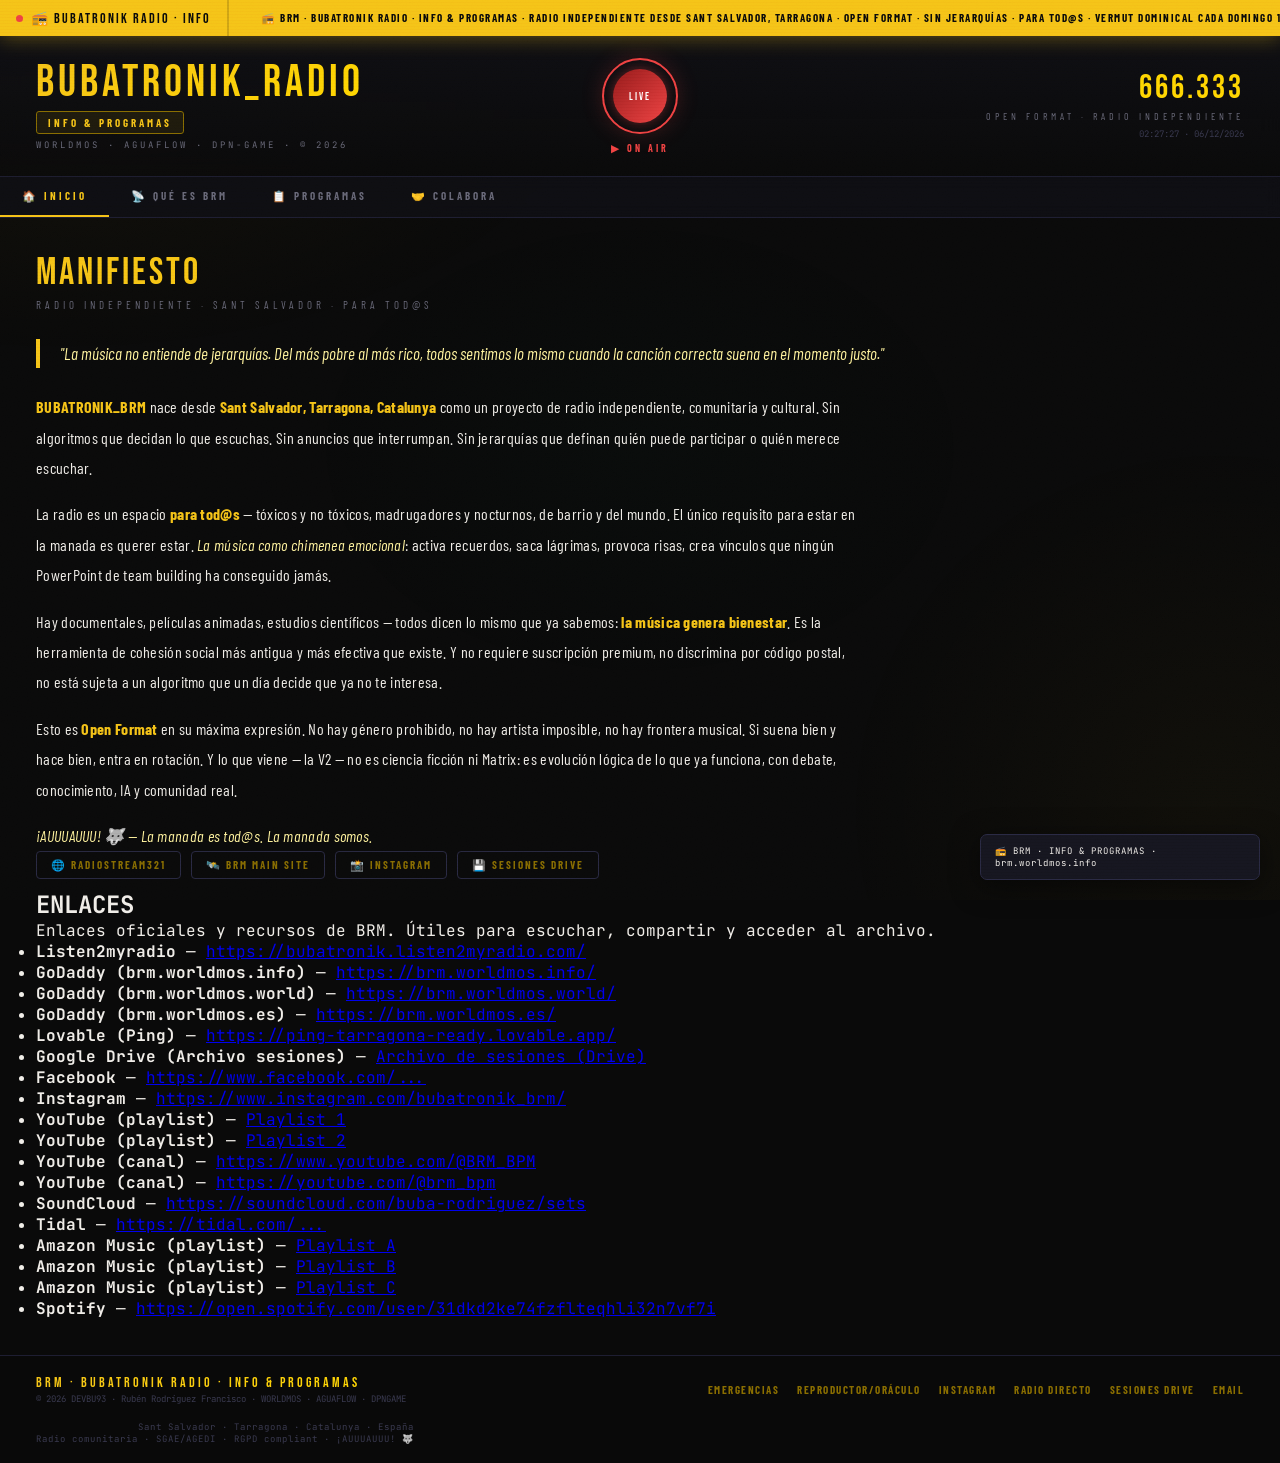
==== commit db52498f: "Revise station branding and add manifesto section Updated station name and logo references, added ma" ====
--- a/index.html
+++ b/index.html
@@ -665,7 +665,7 @@
   <div class="ticker-wrap">
     <div class="ticker-badge">
       <span class="ticker-live-dot"></span>
-      📻 BRM · INFO
+      📻 BUBATRONIK RADIO · INFO
     </div>
     <div class="ticker-overflow">
       <div class="ticker-track" id="tickerTrack"></div>
@@ -679,7 +679,7 @@
     ═══════════════════════════════════════════════════════ -->
     <header class="station-header">
       <div class="header-left">
-        <div class="station-logo">BUBATRONIK_BRM</div>
+        <div class="station-logo">BUBATRONIK_RADIO</div>
         <div class="header-badge">INFO &amp; PROGRAMAS</div>
         <div class="header-tagline">WorldMOS · AguaFlow · DPN-Game · © 2026</div>
       </div>
@@ -714,6 +714,23 @@
          Contiene: player mini + manifiesto + V1 vs V2
     ═══════════════════════════════════════════════════════ -->
     <div class="tab-panel active" id="tab-inicio">
+ 
+      <!-- MANIFIESTO -->
+      <div class="section">
+        <div class="section-title reveal">MANIFIESTO</div>
+        <div class="section-sub reveal">Radio Independiente · Sant Salvador · Para Tod@s</div>
+ 
+        <div class="manifiesto-quote reveal">
+          "La música no entiende de jerarquías. Del más pobre al más rico, todos sentimos lo mismo cuando la canción correcta suena en el momento justo."
+        </div>
+ 
+        <div class="manifiesto-text reveal">
+          <p><strong>BUBATRONIK_BRM</strong> nace desde <strong>Sant Salvador, Tarragona, Catalunya</strong> como un proyecto de radio independiente, comunitaria y cultural. Sin algoritmos que decidan lo que escuchas. Sin anuncios que interrumpan. Sin jerarquías que definan quién puede participar o quién merece escuchar.</p>
+          <p>La radio es un espacio <strong>para tod@s</strong> — tóxicos y no tóxicos, madrugadores y nocturnos, de barrio y del mundo. El único requisito para estar en la manada es querer estar. <em>La música como chimenea emocional</em>: activa recuerdos, saca lágrimas, provoca risas, crea vínculos que ningún PowerPoint de team building ha conseguido jamás.</p>
+          <p>Hay documentales, películas animadas, estudios científicos — todos dicen lo mismo que ya sabemos: <strong>la música genera bienestar</strong>. Es la herramienta de cohesión social más antigua y más efectiva que existe. Y no requiere suscripción premium, no discrimina por código postal, no está sujeta a un algoritmo que un día decide que ya no te interesa.</p>
+          <p>Esto es <strong>Open Format</strong> en su máxima expresión. No hay género prohibido, no hay artista imposible, no hay frontera musical. Si suena bien y hace bien, entra en rotación. Y lo que viene — la V2 — no es ciencia ficción ni Matrix: es evolución lógica de lo que ya funciona, con debate, conocimiento, IA y comunidad real.</p>
+          <p><em>¡AUUUAUUU! 🐺 — La manada es tod@s. La manada somos.</em></p>
+        </div>
         <!-- Links externos al stream -->
         <div class="mini-player-links">
           <a class="player-ext-link" href="https://bubatronik.radiostream321.com/" target="_blank" rel="noopener" title="Abrir player nativo">🌐 RadioStream321</a>
@@ -747,75 +764,9 @@
         </ul>
         </div>
         </section>
-        </div>
-      </div>
- 
-      <!-- MANIFIESTO -->
-      <div class="section">
-        <div class="section-title reveal">MANIFIESTO</div>
-        <div class="section-sub reveal">Radio Independiente · Sant Salvador · Para Tod@s</div>
- 
-        <div class="manifiesto-quote reveal">
-          "La música no entiende de jerarquías. Del más pobre al más rico, todos sentimos lo mismo cuando la canción correcta suena en el momento justo."
-        </div>
- 
-        <div class="manifiesto-text reveal">
-          <p><strong>BUBATRONIK_BRM</strong> nace desde <strong>Sant Salvador, Tarragona, Catalunya</strong> como un proyecto de radio independiente, comunitaria y cultural. Sin algoritmos que decidan lo que escuchas. Sin anuncios que interrumpan. Sin jerarquías que definan quién puede participar o quién merece escuchar.</p>
-          <p>La radio es un espacio <strong>para tod@s</strong> — tóxicos y no tóxicos, madrugadores y nocturnos, de barrio y del mundo. El único requisito para estar en la manada es querer estar. <em>La música como chimenea emocional</em>: activa recuerdos, saca lágrimas, provoca risas, crea vínculos que ningún PowerPoint de team building ha conseguido jamás.</p>
-          <p>Hay documentales, películas animadas, estudios científicos — todos dicen lo mismo que ya sabemos: <strong>la música genera bienestar</strong>. Es la herramienta de cohesión social más antigua y más efectiva que existe. Y no requiere suscripción premium, no discrimina por código postal, no está sujeta a un algoritmo que un día decide que ya no te interesa.</p>
-          <p>Esto es <strong>Open Format</strong> en su máxima expresión. No hay género prohibido, no hay artista imposible, no hay frontera musical. Si suena bien y hace bien, entra en rotación. Y lo que viene — la V2 — no es ciencia ficción ni Matrix: es evolución lógica de lo que ya funciona, con debate, conocimiento, IA y comunidad real.</p>
-          <p><em>¡AUUUAUUU! 🐺 — La manada es tod@s. La manada somos.</em></p>
-        </div>
- 
-        <div class="divider"></div>
- 
-        <!-- V1 vs V2 dentro del INICIO -->
-        <div class="section-title reveal" style="font-size: clamp(18px, 2.5vw, 32px); margin-bottom: 6px;">V1 vs V2</div>
-        <div class="section-sub reveal">Lo que hay ahora · Lo que viene</div>
- 
-        <div class="v1v2-grid reveal">
-          <!-- V1 ACTUAL -->
-          <div class="v-card v1-card">
-            <div class="v-card-header">
-              <div class="v-version">V1</div>
-              <div class="v-card-meta">
-                <div class="v-card-title">LO QUE HAY AHORA</div>
-                <div class="v-card-status">✓ Activo · Funcionando · Real</div>
-              </div>
-            </div>
-            <div class="v-items">
-              <div class="v-item"><span class="v-item-bullet">🎵</span><span class="v-item-text"><strong>Música 24/7</strong> — Stream continuo, sin pausa, sin algoritmos</span></div>
-              <div class="v-item"><span class="v-item-bullet">📀</span><span class="v-item-text"><strong>709+ tracks</strong> curados manualmente — géneros variados Open Format</span></div>
-              <div class="v-item"><span class="v-item-bullet">🎛️</span><span class="v-item-text"><strong>Sesiones Numeradas</strong> (21+) de 4–6h, grabadas, acceso libre Drive</span></div>
-              <div class="v-item"><span class="v-item-bullet">☀️</span><span class="v-item-text"><strong>Vermut Dominical</strong> — cada domingo 12h, ritual obligatorio de la manada</span></div>
-              <div class="v-item"><span class="v-item-bullet">🌐</span><span class="v-item-text"><strong>brm.worldmos.world</strong> — web completa con player, playlist, info</span></div>
-              <div class="v-item"><span class="v-item-bullet">📡</span><span class="v-item-text"><strong>Shoutcast 128kbps</strong> via Cloudflare Worker proxy HTTPS</span></div>
-              <div class="v-item"><span class="v-item-bullet">💾</span><span class="v-item-text"><strong>Archivo libre</strong> en Google Drive, sin suscripciones ni registro</span></div>
-            </div>
-          </div>
- 
-          <!-- V2 VISIÓN -->
-          <div class="v-card v2-card">
-            <div class="v-card-header">
-              <div class="v-version">V2</div>
-              <div class="v-card-meta">
-                <div class="v-card-title">LO QUE VIENE</div>
-                <div class="v-card-status">🚧 En desarrollo · No tan ficticio</div>
-              </div>
-            </div>
-            <div class="v-items">
-              <div class="v-item"><span class="v-item-bullet">🎙️</span><span class="v-item-text"><strong>Debates y programas</strong> — no solo música, también ideas y conversación</span></div>
-              <div class="v-item"><span class="v-item-bullet">📰</span><span class="v-item-text"><strong>Noticias por zonas</strong> — Camp de Tarragona, Cataluña y lo relevante</span></div>
-              <div class="v-item"><span class="v-item-bullet">🤖</span><span class="v-item-text"><strong>IA integrada</strong> — resumen de noticias, generación de contenido automático</span></div>
-              <div class="v-item"><span class="v-item-bullet">📱</span><span class="v-item-text"><strong>Automatización</strong> Telegram, WhatsApp, Facebook — la manada conectada</span></div>
-              <div class="v-item"><span class="v-item-bullet">🖼️</span><span class="v-item-text"><strong>Fotos → canciones</strong> — IA genera audio a partir de imágenes del barrio</span></div>
-              <div class="v-item"><span class="v-item-bullet">🌍</span><span class="v-item-text"><strong>Comunidad ampliada</strong> — más allá del barrio, sin perder las raíces</span></div>
-              <div class="v-item"><span class="v-item-bullet">⚙️</span><span class="v-item-text"><strong>N8N / Make</strong> — automatización completa de todos los flujos</span></div>
-            </div>
-          </div>
-        </div>
-      </div>
- 
+        </div> 
+        </div> 
+        
     </div><!-- /tab-inicio -->
  
     <!-- ═══════════════════════════════════════════════════════
@@ -896,7 +847,55 @@
           </div>
         </div>
       </div>
-
+      <div class="divider"></div>
+ 
+        <!-- V1 vs V2 dentro del INICIO -->
+        <div class="section-title reveal" style="font-size: clamp(18px, 2.5vw, 32px); margin-bottom: 6px;">V1 vs V2</div>
+        <div class="section-sub reveal">Lo que hay ahora · Lo que viene</div>
+ 
+        <div class="v1v2-grid reveal">
+          <!-- V1 ACTUAL -->
+          <div class="v-card v1-card">
+            <div class="v-card-header">
+              <div class="v-version">V1</div>
+              <div class="v-card-meta">
+                <div class="v-card-title">LO QUE HAY AHORA</div>
+                <div class="v-card-status">✓ Activo · Funcionando · Real</div>
+              </div>
+            </div>
+            <div class="v-items">
+              <div class="v-item"><span class="v-item-bullet">🎵</span><span class="v-item-text"><strong>Música 24/7</strong> — Stream continuo, sin pausa, sin algoritmos</span></div>
+              <div class="v-item"><span class="v-item-bullet">📀</span><span class="v-item-text"><strong>709+ tracks</strong> curados manualmente — géneros variados Open Format</span></div>
+              <div class="v-item"><span class="v-item-bullet">🎛️</span><span class="v-item-text"><strong>Sesiones Numeradas</strong> (21+) de 4–6h, grabadas, acceso libre Drive</span></div>
+              <div class="v-item"><span class="v-item-bullet">☀️</span><span class="v-item-text"><strong>Vermut Dominical</strong> — cada domingo 12h, ritual obligatorio de la manada</span></div>
+              <div class="v-item"><span class="v-item-bullet">🌐</span><span class="v-item-text"><strong>brm.worldmos.world</strong> — web completa con player, playlist, info</span></div>
+              <div class="v-item"><span class="v-item-bullet">📡</span><span class="v-item-text"><strong>Shoutcast 128kbps</strong> via Cloudflare Worker proxy HTTPS</span></div>
+              <div class="v-item"><span class="v-item-bullet">💾</span><span class="v-item-text"><strong>Archivo libre</strong> en Google Drive, sin suscripciones ni registro</span></div>
+            </div>
+          </div>
+ 
+          <!-- V2 VISIÓN -->
+          <div class="v-card v2-card">
+            <div class="v-card-header">
+              <div class="v-version">V2</div>
+              <div class="v-card-meta">
+                <div class="v-card-title">LO QUE VIENE</div>
+                <div class="v-card-status">🚧 En desarrollo · No tan ficticio</div>
+              </div>
+            </div>
+            <div class="v-items">
+              <div class="v-item"><span class="v-item-bullet">🎙️</span><span class="v-item-text"><strong>Debates y programas</strong> — no solo música, también ideas y conversación</span></div>
+              <div class="v-item"><span class="v-item-bullet">📰</span><span class="v-item-text"><strong>Noticias por zonas</strong> — Camp de Tarragona, Cataluña y lo relevante</span></div>
+              <div class="v-item"><span class="v-item-bullet">🤖</span><span class="v-item-text"><strong>IA integrada</strong> — resumen de noticias, generación de contenido automático</span></div>
+              <div class="v-item"><span class="v-item-bullet">📱</span><span class="v-item-text"><strong>Automatización</strong> Telegram, WhatsApp, Facebook — la manada conectada</span></div>
+              <div class="v-item"><span class="v-item-bullet">🖼️</span><span class="v-item-text"><strong>Fotos → canciones</strong> — IA genera audio a partir de imágenes del barrio</span></div>
+              <div class="v-item"><span class="v-item-bullet">🌍</span><span class="v-item-text"><strong>Comunidad ampliada</strong> — más allá del barrio, sin perder las raíces</span></div>
+              <div class="v-item"><span class="v-item-bullet">⚙️</span><span class="v-item-text"><strong>N8N / Make</strong> — automatización completa de todos los flujos</span></div>
+            </div>
+          </div>
+        </div>
+      
+ 
  
     <!-- ═══════════════════════════════════════════════════════
          TAB: V1 ACTUAL
@@ -1020,7 +1019,7 @@
           <span class="cf-ok">✓ Manada informada, manada conectada, manada activa</span>
         </div>
     
-    </div><!-- /tab-visionv2 -->
+      </div><!-- /tab-visionv2 -->
     </div><!-- /tab-queesbrm -->
     <!-- ═══════════════════════════════════════════════════════
          TAB: PROGRAMAS
@@ -1625,9 +1624,10 @@
         <div class="footer-legal">© 2026 DEVBU93 · Rubén Rodríguez Francisco · WORLDMOS · AGUAFLOW · DPNGAME</div>
       </div>
       <div class="footer-links">
-        <a class="footer-link" href="https://brm.worldmos.world" target="_blank" rel="noopener">🛰️ Radio Principal</a>
+        <a class="footer-link" href="https://brm.worldmos.es" target="_blank" rel="noopener">EMERGENCIAS</a>
+        <a class="footer-link" href="https://brm.worldmos.world" target="_blank" rel="noopener">REPRODUCTOR/ORÁCULO</a>
         <a class="footer-link" href="https://www.instagram.com/bubatronik_brm/" target="_blank" rel="noopener">Instagram</a>
-        <a class="footer-link" href="https://bubatronik.radiostream321.com/" target="_blank" rel="noopener">Stream</a>
+        <a class="footer-link" href="https://bubatronik.radiostream321.com/" target="_blank" rel="noopener">RADIO DIRECTO</a>
         <a class="footer-link" href="https://drive.google.com/drive/folders/1d0ODTI5SiBPtrYFHZVZUyJWG_V72_hIr" target="_blank" rel="noopener">Sesiones Drive</a>
         <a class="footer-link" href="mailto:rubenrodriguez.f.93@gmail.com">Email</a>
       </div>
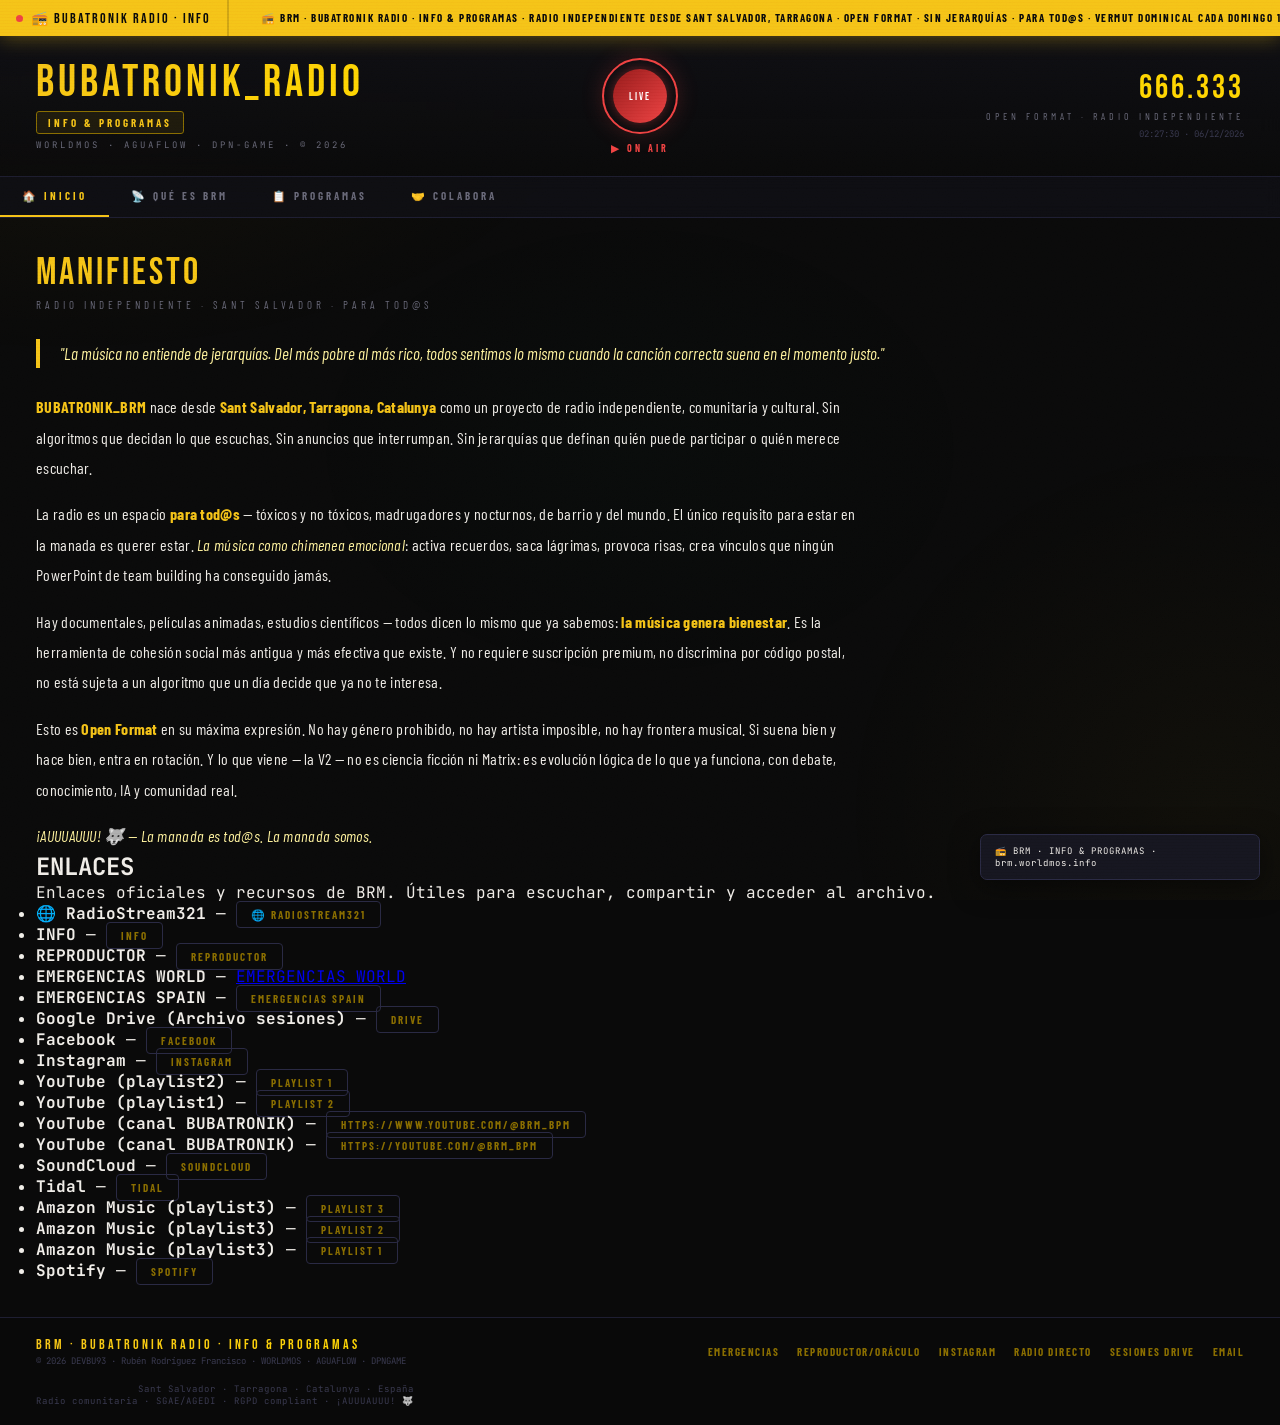
==== commit dafc9cf8: "Update external links and button labels in index.html" ====
--- a/index.html
+++ b/index.html
@@ -733,34 +733,31 @@
         </div>
         <!-- Links externos al stream -->
         <div class="mini-player-links">
-          <a class="player-ext-link" href="https://bubatronik.radiostream321.com/" target="_blank" rel="noopener" title="Abrir player nativo">🌐 RadioStream321</a>
-          <a class="player-ext-link" href="https://brm.worldmos.world" target="_blank" rel="noopener" title="Web principal BRM">🛰️ BRM Main Site</a>
-          <a class="player-ext-link" href="https://www.instagram.com/bubatronik_brm/" target="_blank" rel="noopener" title="Instagram de BRM">📸 Instagram</a>
-          <a class="player-ext-link" href="https://drive.google.com/drive/folders/1d0ODTI5SiBPtrYFHZVZUyJWG_V72_hIr" target="_blank" rel="noopener" title="Sesiones en Drive">💾 Sesiones Drive</a>
+
             <!-- ENLACES: sección añadida con todos los enlaces del CSV proporcionado -->
         <section id="enlaces" class="panel enlaces-section" role="region" aria-labelledby="enlaces-title">
         <h2 id="enlaces-title">ENLACES</h2>
         <p class="lead">Enlaces oficiales y recursos de BRM. Útiles para escuchar, compartir y acceder al archivo.</p>
         <div class="enlaces-grid">
         <ul class="enlaces-list">
-          <li><strong>Listen2myradio</strong> — <a href="https://bubatronik.listen2myradio.com/" target="_blank" rel="noopener noreferrer">https://bubatronik.listen2myradio.com/</a></li>
-          <li><strong>GoDaddy (brm.worldmos.info)</strong> — <a href="https://brm.worldmos.info/" target="_blank" rel="noopener noreferrer">https://brm.worldmos.info/</a></li>
-          <li><strong>GoDaddy (brm.worldmos.world)</strong> — <a href="https://brm.worldmos.world/" target="_blank" rel="noopener noreferrer">https://brm.worldmos.world/</a></li>
-          <li><strong>GoDaddy (brm.worldmos.es)</strong> — <a href="https://brm.worldmos.es/" target="_blank" rel="noopener noreferrer">https://brm.worldmos.es/</a></li>
-          <li><strong>Lovable (Ping)</strong> — <a href="https://ping-tarragona-ready.lovable.app/" target="_blank" rel="noopener noreferrer">https://ping-tarragona-ready.lovable.app/</a></li>
-          <li><strong>Google Drive (Archivo sesiones)</strong> — <a href="https://drive.google.com/drive/folders/1I4TDFlJQBcp4M6VNS4KNQlMVbomcg-Zg?usp=drive_link" target="_blank" rel="noopener noreferrer">Archivo de sesiones (Drive)</a></li>
-          <li><strong>Facebook</strong> — <a href="https://www.facebook.com/profile.php?id=61570757215270" target="_blank" rel="noopener noreferrer">https://www.facebook.com/...</a></li>
-          <li><strong>Instagram</strong> — <a href="https://www.instagram.com/bubatronik_brm/" target="_blank" rel="noopener noreferrer">https://www.instagram.com/bubatronik_brm/</a></li>
-          <li><strong>YouTube (playlist)</strong> — <a href="https://www.youtube.com/playlist?list=PLc5KM2_2P5GEwM0HdkRvfKds575jjhylu" target="_blank" rel="noopener noreferrer">Playlist 1</a></li>
-          <li><strong>YouTube (playlist)</strong> — <a href="https://www.youtube.com/playlist?list=PLUVib7eIEoIoKcgL0pXThJRzqb6VLwcs5" target="_blank" rel="noopener noreferrer">Playlist 2</a></li>
-          <li><strong>YouTube (canal)</strong> — <a href="https://www.youtube.com/@BRM_BPM" target="_blank" rel="noopener noreferrer">https://www.youtube.com/@BRM_BPM</a></li>
-          <li><strong>YouTube (canal)</strong> — <a href="https://youtube.com/@brm_bpm?si=HYna38v30bBJjvkm" target="_blank" rel="noopener noreferrer">https://youtube.com/@brm_bpm</a></li>
-          <li><strong>SoundCloud</strong> — <a href="https://soundcloud.com/buba-rodriguez/sets" target="_blank" rel="noopener noreferrer">https://soundcloud.com/buba-rodriguez/sets</a></li>
-          <li><strong>Tidal</strong> — <a href="https://tidal.com/playlist/19a40b03-ec33-41f7-b1d4-8d6c2e410727" target="_blank" rel="noopener noreferrer">https://tidal.com/...</a></li>
-          <li><strong>Amazon Music (playlist)</strong> — <a href="https://music.amazon.es/user-playlists/ed99cb07-e49a-40f2-bcbe-90be6a0de76e" target="_blank" rel="noopener noreferrer">Playlist A</a></li>
-          <li><strong>Amazon Music (playlist)</strong> — <a href="https://music.amazon.es/user-playlists/cffa1f34-1174-4683-af9e-e36cb893f358" target="_blank" rel="noopener noreferrer">Playlist B</a></li>
-          <li><strong>Amazon Music (playlist)</strong> — <a href="https://music.amazon.es/user-playlists/1deda1ea-919b-4357-902b-3cbfa697ae1c" target="_blank" rel="noopener noreferrer">Playlist C</a></li>
-          <li><strong>Spotify</strong> — <a href="https://open.spotify.com/user/31dkd2ke74fzflteqhli32n7vf7i" target="_blank" rel="noopener noreferrer">https://open.spotify.com/user/31dkd2ke74fzflteqhli32n7vf7i</a></li>
+          <li><strong>🌐 RadioStream321</strong> — <a class="player-ext-link" href="https://bubatronik.listen2myradio.com/" target="_blank" rel="noopener noreferrer">🌐 RadioStream321</a></li>
+          <li><strong>INFO</strong> — <a class="player-ext-link" href="https://brm.worldmos.info/" target="_blank" rel="noopener noreferrer">INFO</a></li>
+          <li><strong>REPRODUCTOR</strong> — <a class="player-ext-link" href="https://brm.worldmos.world/" target="_blank" rel="noopener noreferrer">REPRODUCTOR</a></li>
+          <li><strong>EMERGENCIAS WORLD</strong> — <a href="https://brm.worldmos.es/" target="_blank" rel="noopener noreferrer">EMERGENCIAS WORLD</a></li>
+          <li><strong>EMERGENCIAS SPAIN</strong> — <a class="player-ext-link"  href="https://ping-tarragona-ready.lovable.app/" target="_blank" rel="noopener noreferrer">EMERGENCIAS SPAIN</a></li>
+          <li><strong>Google Drive (Archivo sesiones)</strong> — <a class="player-ext-link" href="https://drive.google.com/drive/folders/1I4TDFlJQBcp4M6VNS4KNQlMVbomcg-Zg?usp=drive_link" target="_blank" rel="noopener noreferrer">Drive</a></li>
+          <li><strong>Facebook</strong> — <a class="player-ext-link" href="https://www.facebook.com/profile.php?id=61570757215270" target="_blank" rel="noopener noreferrer">Facebook</a></li>
+          <li><strong>Instagram</strong> — <a class="player-ext-link" href="https://www.instagram.com/bubatronik_radio/" target="_blank" rel="noopener noreferrer">Instagram</a></li>
+          <li><strong>YouTube (playlist2)</strong> — <a class="player-ext-link" href="https://www.youtube.com/playlist?list=PLc5KM2_2P5GEwM0HdkRvfKds575jjhylu" target="_blank" rel="noopener noreferrer">Playlist 1</a></li>
+          <li><strong>YouTube (playlist1)</strong> — <a class="player-ext-link" href="https://www.youtube.com/playlist?list=PLUVib7eIEoIoKcgL0pXThJRzqb6VLwcs5" target="_blank" rel="noopener noreferrer">Playlist 2</a></li>
+          <li><strong>YouTube (canal BUBATRONIK)</strong> — <a class="player-ext-link" href="https://www.youtube.com/@BRM_BPM" target="_blank" rel="noopener noreferrer">https://www.youtube.com/@BRM_BPM</a></li>
+          <li><strong>YouTube (canal BUBATRONIK)</strong> — <a class="player-ext-link" href="https://youtube.com/@brm_bpm?si=HYna38v30bBJjvkm" target="_blank" rel="noopener noreferrer">https://youtube.com/@brm_bpm</a></li>
+          <li><strong>SoundCloud</strong> — <a class="player-ext-link" href="https://soundcloud.com/buba-rodriguez/sets" target="_blank" rel="noopener noreferrer">Soundcloud</a></li>
+          <li><strong>Tidal</strong> — <a class="player-ext-link" href="https://tidal.com/playlist/19a40b03-ec33-41f7-b1d4-8d6c2e410727" target="_blank" rel="noopener noreferrer">Tidal</a></li>
+          <li><strong>Amazon Music (playlist3)</strong> — <a class="player-ext-link" href="https://music.amazon.es/user-playlists/ed99cb07-e49a-40f2-bcbe-90be6a0de76e" target="_blank" rel="noopener noreferrer">Playlist 3</a></li>
+          <li><strong>Amazon Music (playlist3)</strong> — <a class="player-ext-link" href="https://music.amazon.es/user-playlists/cffa1f34-1174-4683-af9e-e36cb893f358" target="_blank" rel="noopener noreferrer">Playlist 2</a></li>
+          <li><strong>Amazon Music (playlist3)</strong> — <a class="player-ext-link" href="https://music.amazon.es/user-playlists/1deda1ea-919b-4357-902b-3cbfa697ae1c" target="_blank" rel="noopener noreferrer">Playlist 1</a></li>
+          <li><strong>Spotify</strong> — <a class="player-ext-link" href="https://open.spotify.com/user/31dkd2ke74fzflteqhli32n7vf7i" target="_blank" rel="noopener noreferrer">Spotify</a></li>
         </ul>
         </div>
         </section>
@@ -1186,13 +1183,13 @@
  
         <!-- SUB-TABS DE FORMULARIOS -->
         <div class="form-tabs-wrap reveal">
-          <button class="form-tab active" data-form="proponer">📋 Proponer Programa</button>
+          <button class="form-tab active" data-form="proponer">📋 Proponer</button>
           <button class="form-tab" data-form="colaborar">🤝 Colaborar</button>
           <button class="form-tab" data-form="idea">💡 Enviar Idea / Noticia</button>
-          <button class="form-tab" data-form="aportar">🎙️ Aportar a un Programa</button>
-          <button class="form-tab" data-form="propuesta">🌱 Propuesta Comunitaria</button>
+          <button class="form-tab" data-form="aportar">🎙️ Aportar </button>
+          <button class="form-tab" data-form="propuesta">🌱 Prop Comun</button>
           <button class="form-tab" data-form="peticion">🆘 Petición</button>
-          <button class="form-tab" data-form="debate">💬 Tema de Debate</button>
+          <button class="form-tab" data-form="debate">💬 Debate</button>
           <button class="form-tab" data-form="imagen">🖼️ Imagen → Canción</button>
           <button class="form-tab" data-form="publicidad">📢 Publicidad</button>
         </div>
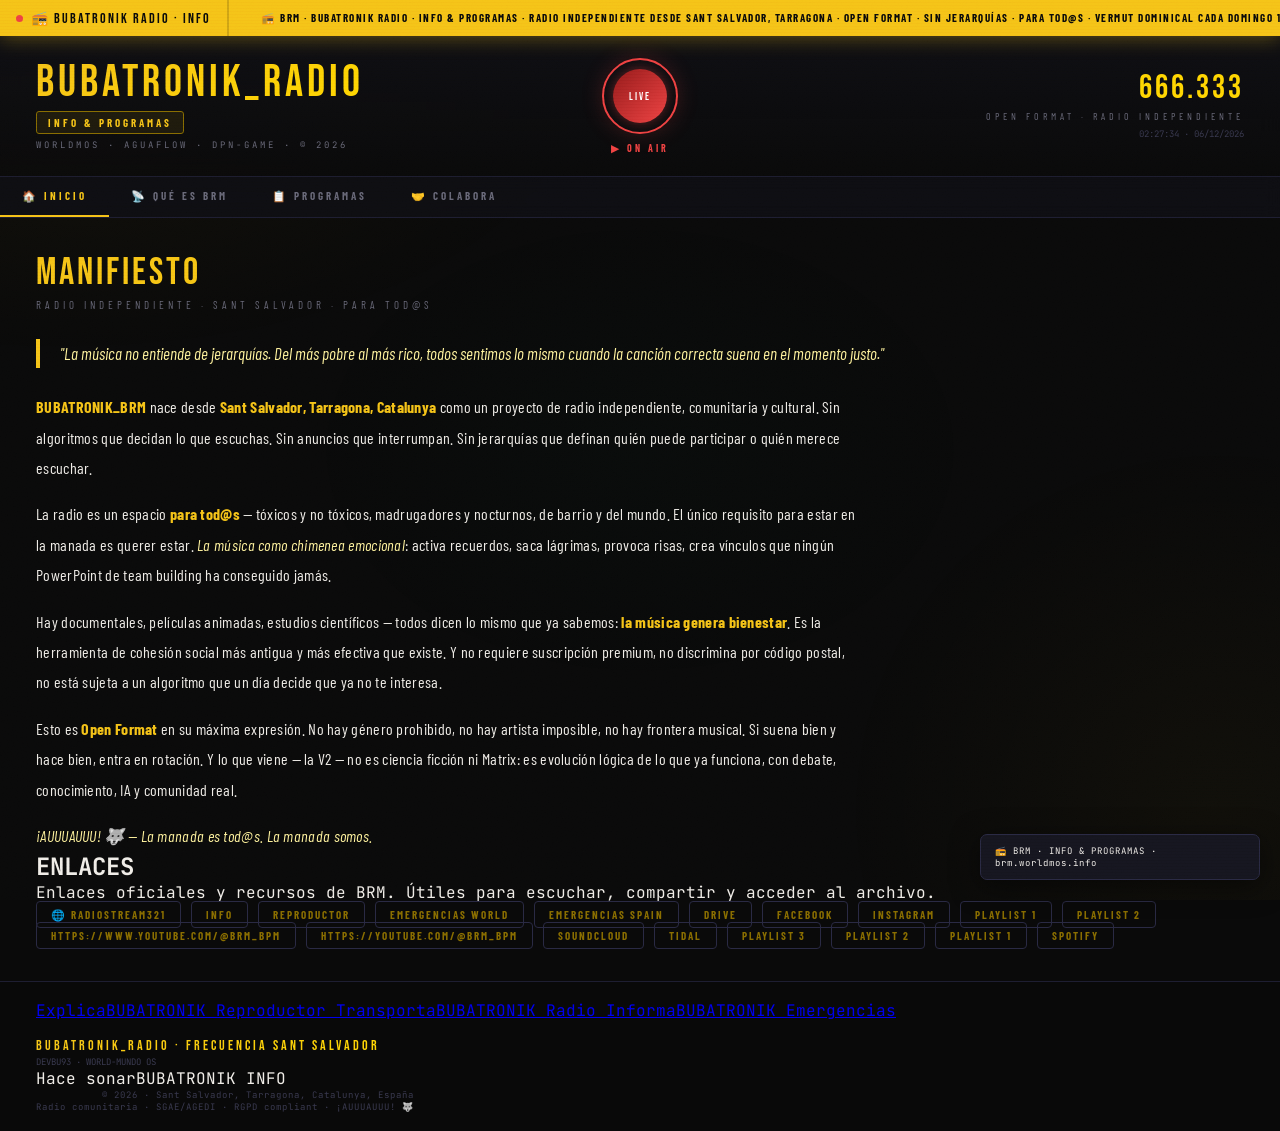
==== commit 47802ff9: "Refactor footer and clean up unused sections Updated footer structure and removed old comments and s" ====
--- a/index.html
+++ b/index.html
@@ -739,26 +739,25 @@
         <h2 id="enlaces-title">ENLACES</h2>
         <p class="lead">Enlaces oficiales y recursos de BRM. Útiles para escuchar, compartir y acceder al archivo.</p>
         <div class="enlaces-grid">
-        <ul class="enlaces-list">
-          <li><strong>🌐 RadioStream321</strong> — <a class="player-ext-link" href="https://bubatronik.listen2myradio.com/" target="_blank" rel="noopener noreferrer">🌐 RadioStream321</a></li>
-          <li><strong>INFO</strong> — <a class="player-ext-link" href="https://brm.worldmos.info/" target="_blank" rel="noopener noreferrer">INFO</a></li>
-          <li><strong>REPRODUCTOR</strong> — <a class="player-ext-link" href="https://brm.worldmos.world/" target="_blank" rel="noopener noreferrer">REPRODUCTOR</a></li>
-          <li><strong>EMERGENCIAS WORLD</strong> — <a href="https://brm.worldmos.es/" target="_blank" rel="noopener noreferrer">EMERGENCIAS WORLD</a></li>
-          <li><strong>EMERGENCIAS SPAIN</strong> — <a class="player-ext-link"  href="https://ping-tarragona-ready.lovable.app/" target="_blank" rel="noopener noreferrer">EMERGENCIAS SPAIN</a></li>
-          <li><strong>Google Drive (Archivo sesiones)</strong> — <a class="player-ext-link" href="https://drive.google.com/drive/folders/1I4TDFlJQBcp4M6VNS4KNQlMVbomcg-Zg?usp=drive_link" target="_blank" rel="noopener noreferrer">Drive</a></li>
-          <li><strong>Facebook</strong> — <a class="player-ext-link" href="https://www.facebook.com/profile.php?id=61570757215270" target="_blank" rel="noopener noreferrer">Facebook</a></li>
-          <li><strong>Instagram</strong> — <a class="player-ext-link" href="https://www.instagram.com/bubatronik_radio/" target="_blank" rel="noopener noreferrer">Instagram</a></li>
-          <li><strong>YouTube (playlist2)</strong> — <a class="player-ext-link" href="https://www.youtube.com/playlist?list=PLc5KM2_2P5GEwM0HdkRvfKds575jjhylu" target="_blank" rel="noopener noreferrer">Playlist 1</a></li>
-          <li><strong>YouTube (playlist1)</strong> — <a class="player-ext-link" href="https://www.youtube.com/playlist?list=PLUVib7eIEoIoKcgL0pXThJRzqb6VLwcs5" target="_blank" rel="noopener noreferrer">Playlist 2</a></li>
-          <li><strong>YouTube (canal BUBATRONIK)</strong> — <a class="player-ext-link" href="https://www.youtube.com/@BRM_BPM" target="_blank" rel="noopener noreferrer">https://www.youtube.com/@BRM_BPM</a></li>
-          <li><strong>YouTube (canal BUBATRONIK)</strong> — <a class="player-ext-link" href="https://youtube.com/@brm_bpm?si=HYna38v30bBJjvkm" target="_blank" rel="noopener noreferrer">https://youtube.com/@brm_bpm</a></li>
-          <li><strong>SoundCloud</strong> — <a class="player-ext-link" href="https://soundcloud.com/buba-rodriguez/sets" target="_blank" rel="noopener noreferrer">Soundcloud</a></li>
-          <li><strong>Tidal</strong> — <a class="player-ext-link" href="https://tidal.com/playlist/19a40b03-ec33-41f7-b1d4-8d6c2e410727" target="_blank" rel="noopener noreferrer">Tidal</a></li>
-          <li><strong>Amazon Music (playlist3)</strong> — <a class="player-ext-link" href="https://music.amazon.es/user-playlists/ed99cb07-e49a-40f2-bcbe-90be6a0de76e" target="_blank" rel="noopener noreferrer">Playlist 3</a></li>
-          <li><strong>Amazon Music (playlist3)</strong> — <a class="player-ext-link" href="https://music.amazon.es/user-playlists/cffa1f34-1174-4683-af9e-e36cb893f358" target="_blank" rel="noopener noreferrer">Playlist 2</a></li>
-          <li><strong>Amazon Music (playlist3)</strong> — <a class="player-ext-link" href="https://music.amazon.es/user-playlists/1deda1ea-919b-4357-902b-3cbfa697ae1c" target="_blank" rel="noopener noreferrer">Playlist 1</a></li>
-          <li><strong>Spotify</strong> — <a class="player-ext-link" href="https://open.spotify.com/user/31dkd2ke74fzflteqhli32n7vf7i" target="_blank" rel="noopener noreferrer">Spotify</a></li>
-        </ul>
+          <a class="player-ext-link" href="https://bubatronik.listen2myradio.com/" target="_blank" rel="noopener noreferrer">🌐 RadioStream321</a>
+          <a class="player-ext-link" href="https://brm.worldmos.info/" target="_blank" rel="noopener noreferrer">INFO</a>
+          <a class="player-ext-link" href="https://brm.worldmos.world/" target="_blank" rel="noopener noreferrer">REPRODUCTOR</a>
+          <a class="player-ext-link" href="https://brm.worldmos.es/" target="_blank" rel="noopener noreferrer">EMERGENCIAS WORLD</a>
+          <a class="player-ext-link"  href="https://ping-tarragona-ready.lovable.app/" target="_blank" rel="noopener noreferrer">EMERGENCIAS SPAIN</a>
+          <a class="player-ext-link" href="https://drive.google.com/drive/folders/1I4TDFlJQBcp4M6VNS4KNQlMVbomcg-Zg?usp=drive_link" target="_blank" rel="noopener noreferrer">Drive</a>
+          <a class="player-ext-link" href="https://www.facebook.com/profile.php?id=61570757215270" target="_blank" rel="noopener noreferrer">Facebook</a>
+          <a class="player-ext-link" href="https://www.instagram.com/bubatronik_radio/" target="_blank" rel="noopener noreferrer">Instagram</a>
+          <a class="player-ext-link" href="https://www.youtube.com/playlist?list=PLc5KM2_2P5GEwM0HdkRvfKds575jjhylu" target="_blank" rel="noopener noreferrer">Playlist 1</a>
+          <a class="player-ext-link" href="https://www.youtube.com/playlist?list=PLUVib7eIEoIoKcgL0pXThJRzqb6VLwcs5" target="_blank" rel="noopener noreferrer">Playlist 2</a>
+          <a class="player-ext-link" href="https://www.youtube.com/@BRM_BPM" target="_blank" rel="noopener noreferrer">https://www.youtube.com/@BRM_BPM</a>
+          <a class="player-ext-link" href="https://youtube.com/@brm_bpm?si=HYna38v30bBJjvkm" target="_blank" rel="noopener noreferrer">https://youtube.com/@brm_bpm</a>
+          <a class="player-ext-link" href="https://soundcloud.com/buba-rodriguez/sets" target="_blank" rel="noopener noreferrer">Soundcloud</a>
+          <a class="player-ext-link" href="https://tidal.com/playlist/19a40b03-ec33-41f7-b1d4-8d6c2e410727" target="_blank" rel="noopener noreferrer">Tidal</a>
+          <a class="player-ext-link" href="https://music.amazon.es/user-playlists/ed99cb07-e49a-40f2-bcbe-90be6a0de76e" target="_blank" rel="noopener noreferrer">Playlist 3</a>
+          <a class="player-ext-link" href="https://music.amazon.es/user-playlists/cffa1f34-1174-4683-af9e-e36cb893f358" target="_blank" rel="noopener noreferrer">Playlist 2</a>
+          <a class="player-ext-link" href="https://music.amazon.es/user-playlists/1deda1ea-919b-4357-902b-3cbfa697ae1c" target="_blank" rel="noopener noreferrer">Playlist 1</a>
+          <a class="player-ext-link" href="https://open.spotify.com/user/31dkd2ke74fzflteqhli32n7vf7i" target="_blank" rel="noopener noreferrer">Spotify</a>
+
         </div>
         </section>
         </div> 
@@ -845,54 +844,6 @@
         </div>
       </div>
       <div class="divider"></div>
- 
-        <!-- V1 vs V2 dentro del INICIO -->
-        <div class="section-title reveal" style="font-size: clamp(18px, 2.5vw, 32px); margin-bottom: 6px;">V1 vs V2</div>
-        <div class="section-sub reveal">Lo que hay ahora · Lo que viene</div>
- 
-        <div class="v1v2-grid reveal">
-          <!-- V1 ACTUAL -->
-          <div class="v-card v1-card">
-            <div class="v-card-header">
-              <div class="v-version">V1</div>
-              <div class="v-card-meta">
-                <div class="v-card-title">LO QUE HAY AHORA</div>
-                <div class="v-card-status">✓ Activo · Funcionando · Real</div>
-              </div>
-            </div>
-            <div class="v-items">
-              <div class="v-item"><span class="v-item-bullet">🎵</span><span class="v-item-text"><strong>Música 24/7</strong> — Stream continuo, sin pausa, sin algoritmos</span></div>
-              <div class="v-item"><span class="v-item-bullet">📀</span><span class="v-item-text"><strong>709+ tracks</strong> curados manualmente — géneros variados Open Format</span></div>
-              <div class="v-item"><span class="v-item-bullet">🎛️</span><span class="v-item-text"><strong>Sesiones Numeradas</strong> (21+) de 4–6h, grabadas, acceso libre Drive</span></div>
-              <div class="v-item"><span class="v-item-bullet">☀️</span><span class="v-item-text"><strong>Vermut Dominical</strong> — cada domingo 12h, ritual obligatorio de la manada</span></div>
-              <div class="v-item"><span class="v-item-bullet">🌐</span><span class="v-item-text"><strong>brm.worldmos.world</strong> — web completa con player, playlist, info</span></div>
-              <div class="v-item"><span class="v-item-bullet">📡</span><span class="v-item-text"><strong>Shoutcast 128kbps</strong> via Cloudflare Worker proxy HTTPS</span></div>
-              <div class="v-item"><span class="v-item-bullet">💾</span><span class="v-item-text"><strong>Archivo libre</strong> en Google Drive, sin suscripciones ni registro</span></div>
-            </div>
-          </div>
- 
-          <!-- V2 VISIÓN -->
-          <div class="v-card v2-card">
-            <div class="v-card-header">
-              <div class="v-version">V2</div>
-              <div class="v-card-meta">
-                <div class="v-card-title">LO QUE VIENE</div>
-                <div class="v-card-status">🚧 En desarrollo · No tan ficticio</div>
-              </div>
-            </div>
-            <div class="v-items">
-              <div class="v-item"><span class="v-item-bullet">🎙️</span><span class="v-item-text"><strong>Debates y programas</strong> — no solo música, también ideas y conversación</span></div>
-              <div class="v-item"><span class="v-item-bullet">📰</span><span class="v-item-text"><strong>Noticias por zonas</strong> — Camp de Tarragona, Cataluña y lo relevante</span></div>
-              <div class="v-item"><span class="v-item-bullet">🤖</span><span class="v-item-text"><strong>IA integrada</strong> — resumen de noticias, generación de contenido automático</span></div>
-              <div class="v-item"><span class="v-item-bullet">📱</span><span class="v-item-text"><strong>Automatización</strong> Telegram, WhatsApp, Facebook — la manada conectada</span></div>
-              <div class="v-item"><span class="v-item-bullet">🖼️</span><span class="v-item-text"><strong>Fotos → canciones</strong> — IA genera audio a partir de imágenes del barrio</span></div>
-              <div class="v-item"><span class="v-item-bullet">🌍</span><span class="v-item-text"><strong>Comunidad ampliada</strong> — más allá del barrio, sin perder las raíces</span></div>
-              <div class="v-item"><span class="v-item-bullet">⚙️</span><span class="v-item-text"><strong>N8N / Make</strong> — automatización completa de todos los flujos</span></div>
-            </div>
-          </div>
-        </div>
-      
- 
  
     <!-- ═══════════════════════════════════════════════════════
          TAB: V1 ACTUAL
@@ -1612,25 +1563,32 @@
       </div>
     </div><!-- /tab-colabora -->
  
-    <!-- ═══════════════════════════════════════════════════════
-         FOOTER
-    ═══════════════════════════════════════════════════════ -->
+    <!-- FOOTER -->
     <footer class="site-footer">
-      <div>
-        <div class="footer-brand">BRM · BUBATRONIK RADIO · INFO &amp; PROGRAMAS</div>
-        <div class="footer-legal">© 2026 DEVBU93 · Rubén Rodríguez Francisco · WORLDMOS · AGUAFLOW · DPNGAME</div>
+      <!-- Las 3 capas: .info explica, .world hace sonar, Radiostream transporta la señal -->
+      <div class="footer-layers">
+        <a class="footer-layer" href="https://brm.worldmos.world" target="_blank" rel="noopener">
+          <span class="footer-layer-tag">Explica</span>BUBATRONIK Reproductor
+        </a>
+        <a class="footer-layer" href="https://bubatronik.listen2myradio.com/" target="_blank" rel="noopener">
+          <span class="footer-layer-tag">Transporta</span>BUBATRONIK Radio
+        </a>
+        <a class="footer-layer" href="https://brm.worldmos.es" target="_blank" rel="noopener">
+          <span class="footer-layer-tag">Informa</span>BUBATRONIK Emergencias
+        </a>
       </div>
-      <div class="footer-links">
-        <a class="footer-link" href="https://brm.worldmos.es" target="_blank" rel="noopener">EMERGENCIAS</a>
-        <a class="footer-link" href="https://brm.worldmos.world" target="_blank" rel="noopener">REPRODUCTOR/ORÁCULO</a>
-        <a class="footer-link" href="https://www.instagram.com/bubatronik_brm/" target="_blank" rel="noopener">Instagram</a>
-        <a class="footer-link" href="https://bubatronik.radiostream321.com/" target="_blank" rel="noopener">RADIO DIRECTO</a>
-        <a class="footer-link" href="https://drive.google.com/drive/folders/1d0ODTI5SiBPtrYFHZVZUyJWG_V72_hIr" target="_blank" rel="noopener">Sesiones Drive</a>
-        <a class="footer-link" href="mailto:rubenrodriguez.f.93@gmail.com">Email</a>
-      </div>
-      <div class="footer-copy">
-        Sant Salvador · Tarragona · Catalunya · España<br>
-        Radio comunitaria · SGAE/AGEDI · RGPD compliant · ¡AUUUAUUU! 🐺
+      <div class="footer-main">
+        <div>
+          <div class="footer-brand">BUBATRONIK_RADIO · Frecuencia Sant Salvador</div>
+          <div class="footer-legal"> DEVBU93 · WORLD-MUNDO OS</div>
+        </div>
+        <div class="footer-links"> 
+        <span class="footer-layer active" title="Estás aquí">
+          <span class="footer-layer-tag">Hace sonar</span>BUBATRONIK INFO
+        </span>
+        <!--  <a class="footer-link" href="mailto:rubenrodriguez.f.93@gmail.com">Email</a>-->
+        </div>
+        <div class="footer-copy">© 2026 · Sant Salvador, Tarragona, Catalunya, España<br>Radio comunitaria · SGAE/AGEDI · RGPD compliant · ¡AUUUAUUU! 🐺</div>
       </div>
     </footer>
  
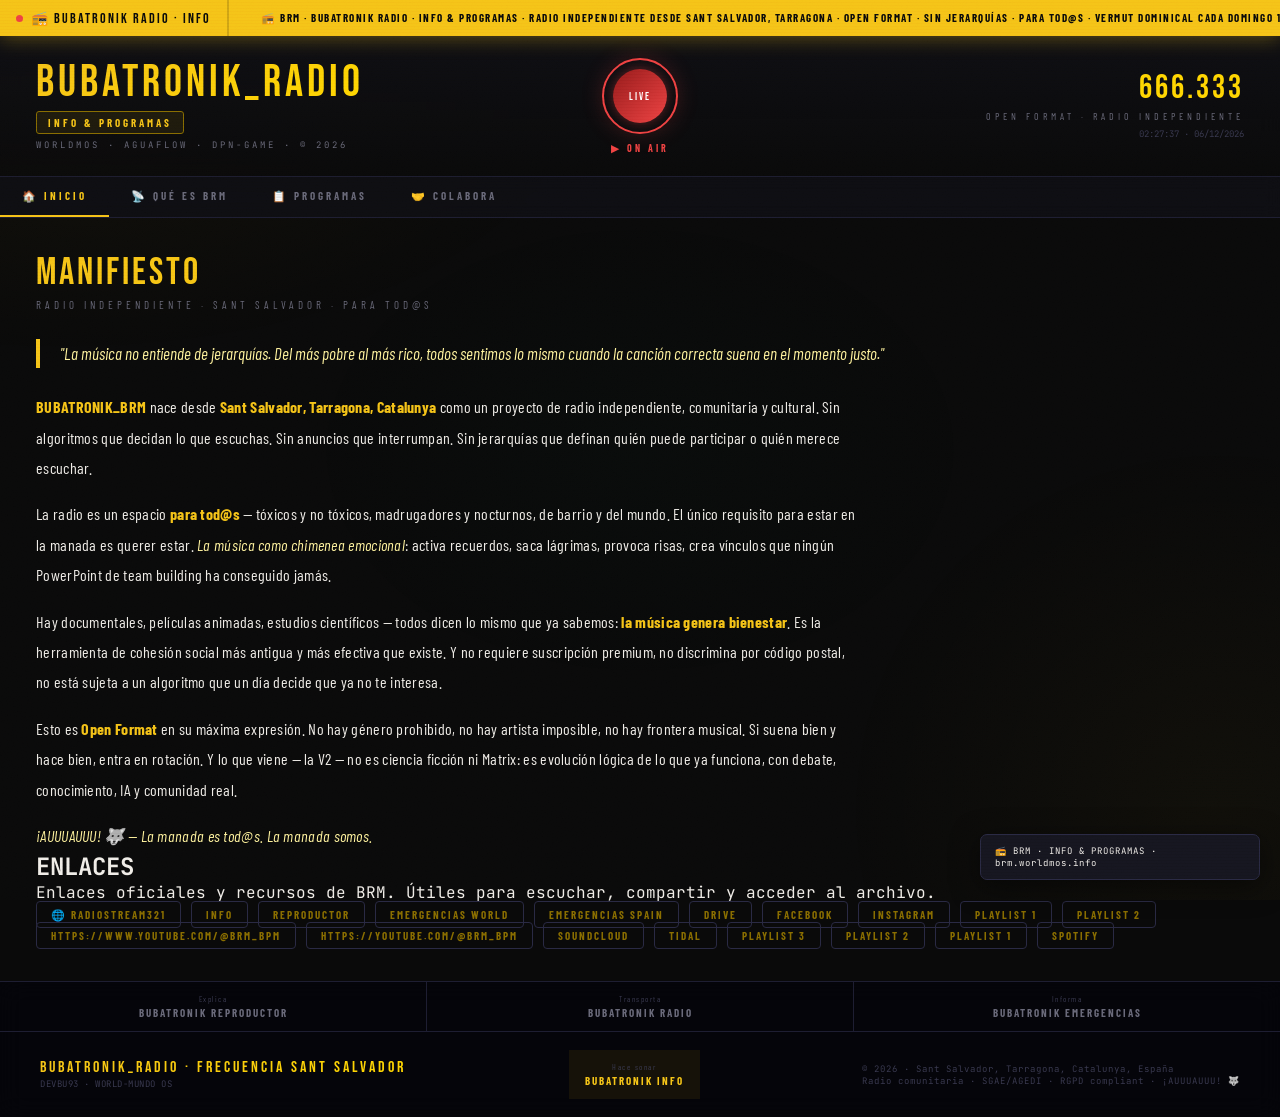
==== commit daa70869: "Update footer styles in index.html Refactor footer styles for improved layout and design." ====
--- a/index.html
+++ b/index.html
@@ -579,29 +579,46 @@
     .gtag.hot { border: 1px solid var(--amber4); color: var(--amber2); background: rgba(245,197,24,0.04); }
     .gtag.cool { border: 1px solid var(--border2); color: var(--muted); background: transparent; }
  
-    /* ══════════════════════════════════════
-       FOOTER
-    ══════════════════════════════════════ */
+/* FOOTER */
     .site-footer {
-      border-top: 1px solid var(--border); padding: 18px 36px;
-      display: flex; justify-content: space-between; align-items: center;
-      flex-wrap: wrap; gap: 16px;
-      background: rgba(10,10,10,0.97); backdrop-filter: blur(10px);
+      border-top:1px solid var(--border); background:rgba(5,5,10,0.9); backdrop-filter:blur(12px);
+      display:flex; flex-direction:column;
+    }
+    .footer-layers { display:flex; border-bottom:1px solid var(--border); }
+    .footer-layer {
+      flex:1; text-align:center; padding:12px 16px; text-decoration:none; color:var(--muted);
+      font-family:'Barlow Condensed',sans-serif; font-size:11px; font-weight:700; letter-spacing:2px;
+      text-transform:uppercase; border-right:1px solid var(--border); transition:all 0.2s; cursor:pointer;
+    }
+    .footer-layer:last-child { border-right:none; }
+    .footer-layer-tag {
+      display:block; font-size:8px; letter-spacing:1.5px; color:var(--muted2);
+      font-weight:400; margin-bottom:2px; text-transform:none;
+    }
+    .footer-layer:hover { background:var(--amber5); color:var(--amber); }
+    .footer-layer.active { color:var(--amber); background:var(--amber5); cursor:default; }
+    .footer-main {
+      padding:18px 40px; display:flex; justify-content:space-between;
+      align-items:center; flex-wrap:wrap; gap:16px;
     }
     .footer-brand {
-      font-family: var(--font-disp); font-size: 14px; letter-spacing: 3px;
-      background: linear-gradient(135deg, var(--amber), var(--amber2));
-      -webkit-background-clip: text; background-clip: text; -webkit-text-fill-color: transparent;
-    }
-    .footer-legal { font-size: var(--fs-xs); color: var(--muted2); margin-top: 2px; }
-    .footer-links { display: flex; gap: 18px; flex-wrap: wrap; }
+      font-family:'Bebas Neue',sans-serif; font-size:16px; letter-spacing:3px;
+      background:linear-gradient(135deg,var(--amber),var(--amber2));
+      -webkit-background-clip:text; background-clip:text; -webkit-text-fill-color:transparent;
+    }
+    .footer-links { display:flex; gap:20px; flex-wrap:wrap; align-items: center; }
     .footer-link {
-      font-family: var(--font-cond); font-size: 11px; color: var(--amber4);
-      text-decoration: none; letter-spacing: 1.5px; font-weight: 700;
-      text-transform: uppercase; transition: color 0.2s;
-    }
-    .footer-link:hover { color: var(--amber2); }
-    .footer-copy { font-size: var(--fs-xs); color: var(--muted2); letter-spacing: 1px; text-align: right; }
+      font-family:'Barlow Condensed',sans-serif; font-size:11px; color:var(--amber4);
+      text-decoration:none; letter-spacing:1.5px; font-weight:700; text-transform:uppercase; transition:color 0.2s;
+    }
+    .footer-link:hover { color:var(--amber2); }
+    .footer-link.info-link {
+      color: var(--amber); border: 1px solid var(--amber4); padding: 4px 10px;
+      border-radius: 4px; background: rgba(245,158,11,0.04);
+    }
+    .footer-link.info-link:hover { background: var(--amber); color: var(--bg); }
+    .footer-copy { font-size:var(--fs-xs); color:var(--muted2); letter-spacing:1px; }
+    .footer-legal { font-size:var(--fs-xs); color:var(--muted2); letter-spacing:0.5px; line-height:1.6; }
  
     /* ══════════════════════════════════════
        TOAST NOTIFICACIONES
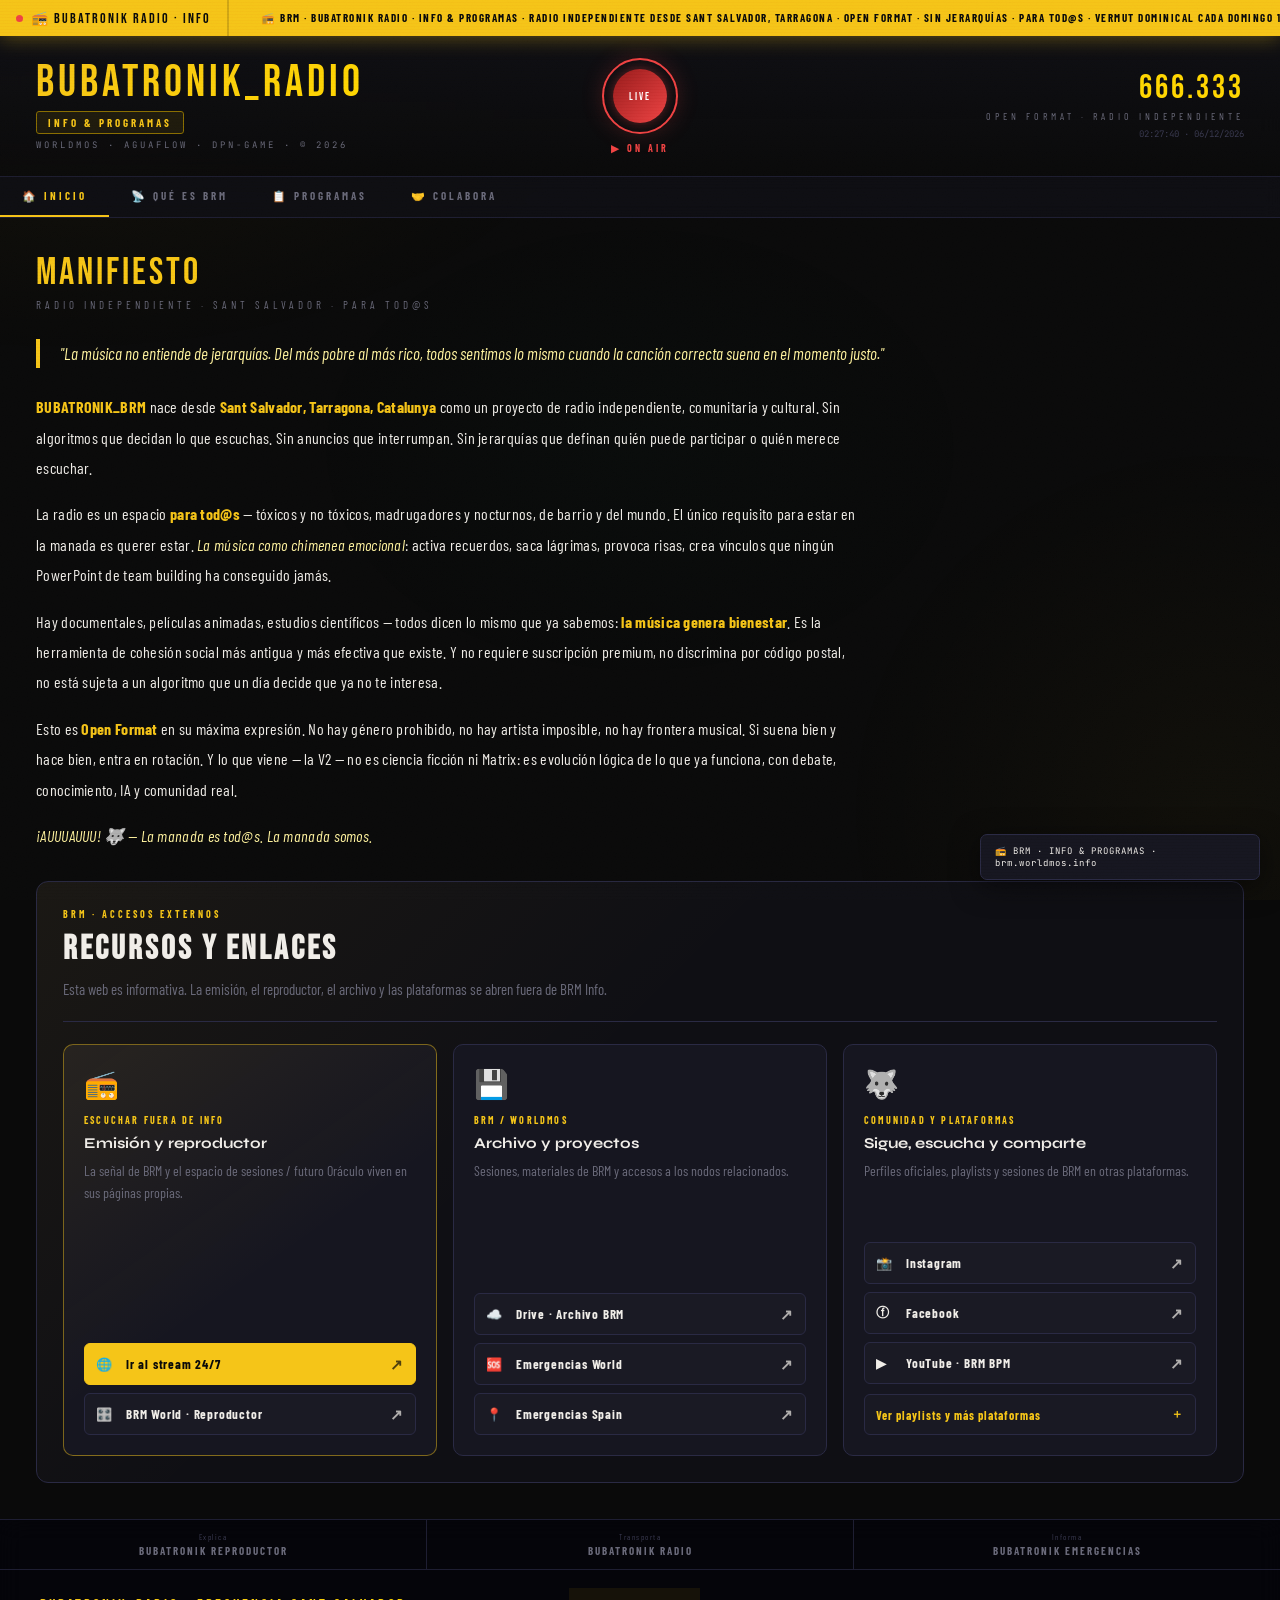
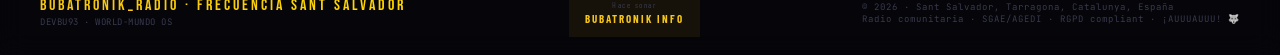
==== commit c0021bd0: "Add BRM resources section with links Added a new section for BRM resources and external links with s" ====
--- a/index.html
+++ b/index.html
@@ -668,6 +668,234 @@
       .footer-links { display: none; }
       .cards-grid { grid-template-columns: 1fr; }
     }
+    /* ══════════════════════════════════════
+   RECURSOS BRM — BLOQUE ORGANIZADO
+══════════════════════════════════════ */
+.brm-resources {
+  margin-top: 30px;
+  padding: 26px;
+  border: 1px solid var(--border2);
+  border-radius: 12px;
+  background:
+    linear-gradient(135deg, rgba(245, 197, 24, 0.05), transparent 42%),
+    var(--bg2);
+}
+
+.resources-heading {
+  display: flex;
+  align-items: flex-start;
+  justify-content: space-between;
+  gap: 20px;
+  margin-bottom: 22px;
+  padding-bottom: 20px;
+  border-bottom: 1px solid var(--border2);
+}
+
+.resources-kicker {
+  margin-bottom: 8px;
+  color: var(--amber);
+  font-family: var(--font-cond);
+  font-size: 10px;
+  font-weight: 700;
+  letter-spacing: 3px;
+  text-transform: uppercase;
+}
+
+.resources-heading h2 {
+  margin: 0 0 8px;
+  color: var(--white);
+  font-family: var(--font-disp);
+  font-size: clamp(24px, 3vw, 34px);
+  letter-spacing: 3px;
+}
+
+.resources-heading p {
+  max-width: 650px;
+  margin: 0;
+  color: var(--muted);
+  font-family: var(--font-cond);
+  font-size: 15px;
+  line-height: 1.6;
+}
+
+.resources-grid {
+  display: grid;
+  grid-template-columns: repeat(3, minmax(0, 1fr));
+  gap: 16px;
+}
+
+.resource-card {
+  display: flex;
+  flex-direction: column;
+  min-height: 100%;
+  padding: 20px;
+  border: 1px solid var(--border2);
+  border-radius: 10px;
+  background: var(--bg3);
+  transition: border-color 0.2s ease, transform 0.2s ease;
+}
+
+.resource-card:hover {
+  transform: translateY(-3px);
+  border-color: var(--amber4);
+}
+
+.resource-card-main {
+  border-color: rgba(245, 197, 24, 0.45);
+  background:
+    linear-gradient(145deg, rgba(245, 197, 24, 0.08), transparent 55%),
+    var(--bg3);
+}
+
+.resource-card-icon {
+  margin-bottom: 12px;
+  font-size: 28px;
+}
+
+.resource-card-label {
+  margin-bottom: 8px;
+  color: var(--amber);
+  font-family: var(--font-cond);
+  font-size: 10px;
+  font-weight: 700;
+  letter-spacing: 2.2px;
+  text-transform: uppercase;
+}
+
+.resource-card h3 {
+  margin: 0 0 8px;
+  color: var(--white);
+  font-family: var(--font-syne);
+  font-size: 15px;
+}
+
+.resource-card p {
+  min-height: 64px;
+  margin: 0 0 18px;
+  color: var(--muted);
+  font-family: var(--font-cond);
+  font-size: 14px;
+  line-height: 1.55;
+}
+
+.resource-links {
+  display: flex;
+  flex-direction: column;
+  gap: 8px;
+  margin-top: auto;
+}
+
+.resource-link {
+  display: grid;
+  grid-template-columns: 22px 1fr auto;
+  align-items: center;
+  gap: 8px;
+  min-height: 42px;
+  padding: 10px 11px;
+  border: 1px solid var(--border2);
+  border-radius: 6px;
+  color: var(--white);
+  background: rgba(255, 255, 255, 0.015);
+  font-family: var(--font-cond);
+  font-size: 13px;
+  font-weight: 700;
+  letter-spacing: 0.8px;
+  text-decoration: none;
+  transition: all 0.2s ease;
+}
+
+.resource-link:hover {
+  border-color: var(--amber);
+  color: var(--amber);
+  background: var(--amber5);
+}
+
+.resource-link-primary {
+  border-color: var(--amber);
+  color: var(--bg);
+  background: var(--amber);
+}
+
+.resource-link-primary:hover {
+  border-color: var(--amber2);
+  color: var(--bg);
+  background: var(--amber2);
+}
+
+.resource-arrow {
+  opacity: 0.7;
+  font-size: 15px;
+}
+
+.resource-more {
+  margin-top: 2px;
+  border: 1px solid var(--border2);
+  border-radius: 6px;
+  background: rgba(255, 255, 255, 0.012);
+}
+
+.resource-more summary {
+  display: flex;
+  align-items: center;
+  justify-content: space-between;
+  padding: 11px;
+  cursor: pointer;
+  color: var(--amber);
+  font-family: var(--font-cond);
+  font-size: 12px;
+  font-weight: 700;
+  letter-spacing: 1px;
+}
+
+.resource-more summary::-webkit-details-marker {
+  display: none;
+}
+
+.resource-more[open] summary {
+  border-bottom: 1px solid var(--border2);
+}
+
+.resource-more-links {
+  display: flex;
+  flex-direction: column;
+  padding: 8px;
+  gap: 3px;
+}
+
+.resource-more-links a {
+  padding: 8px 6px;
+  color: var(--muted);
+  font-family: var(--font-cond);
+  font-size: 13px;
+  text-decoration: none;
+  transition: color 0.2s ease, background 0.2s ease;
+}
+
+.resource-more-links a:hover {
+  color: var(--amber);
+  background: var(--amber5);
+}
+
+@media (max-width: 960px) {
+  .resources-grid {
+    grid-template-columns: 1fr;
+  }
+
+  .resource-card p {
+    min-height: auto;
+  }
+}
+
+@media (max-width: 560px) {
+  .brm-resources {
+    padding: 18px;
+  }
+
+  .resources-heading {
+    margin-bottom: 18px;
+    padding-bottom: 16px;
+  }
+}
   </style>
 </head>
 <body>
@@ -751,7 +979,7 @@
         <!-- Links externos al stream -->
         <div class="mini-player-links">
 
-            <!-- ENLACES: sección añadida con todos los enlaces del CSV proporcionado -->
+            <!-- ENLACES: sección añadida con todos los enlaces del CSV proporcionado 
         <section id="enlaces" class="panel enlaces-section" role="region" aria-labelledby="enlaces-title">
         <h2 id="enlaces-title">ENLACES</h2>
         <p class="lead">Enlaces oficiales y recursos de BRM. Útiles para escuchar, compartir y acceder al archivo.</p>
@@ -776,7 +1004,188 @@
           <a class="player-ext-link" href="https://open.spotify.com/user/31dkd2ke74fzflteqhli32n7vf7i" target="_blank" rel="noopener noreferrer">Spotify</a>
 
         </div>
-        </section>
+        </section>-->
+
+          <section class="brm-resources" aria-labelledby="brm-resources-title">
+  <div class="resources-heading">
+    <div>
+      <div class="resources-kicker">BRM · ACCESOS EXTERNOS</div>
+      <h2 id="brm-resources-title">RECURSOS Y ENLACES</h2>
+      <p>
+        Esta web es informativa. La emisión, el reproductor,
+        el archivo y las plataformas se abren fuera de BRM Info.
+      </p>
+    </div>
+  </div>
+
+  <div class="resources-grid">
+
+    <!-- Emisión y reproductor -->
+    <article class="resource-card resource-card-main">
+      <div class="resource-card-icon">📻</div>
+      <div class="resource-card-label">Escuchar fuera de INFO</div>
+      <h3>Emisión y reproductor</h3>
+      <p>
+        La señal de BRM y el espacio de sesiones / futuro Oráculo
+        viven en sus páginas propias.
+      </p>
+
+      <div class="resource-links">
+        <a class="resource-link resource-link-primary"
+           href="https://bubatronik.listen2myradio.com/"
+           target="_blank"
+           rel="noopener noreferrer">
+          <span>🌐</span>
+          <span>Ir al stream 24/7</span>
+          <span class="resource-arrow">↗</span>
+        </a>
+
+        <a class="resource-link"
+           href="https://brm.worldmos.world/"
+           target="_blank"
+           rel="noopener noreferrer">
+          <span>🎛️</span>
+          <span>BRM World · Reproductor</span>
+          <span class="resource-arrow">↗</span>
+        </a>
+      </div>
+    </article>
+
+    <!-- Archivo y entorno BRM -->
+    <article class="resource-card">
+      <div class="resource-card-icon">💾</div>
+      <div class="resource-card-label">BRM / WorldMOS</div>
+      <h3>Archivo y proyectos</h3>
+      <p>
+        Sesiones, materiales de BRM y accesos a los nodos relacionados.
+      </p>
+
+      <div class="resource-links">
+        <a class="resource-link"
+           href="https://drive.google.com/drive/folders/1I4TDFlJQBcp4M6VNS4KNQlMVbomcg-Zg?usp=drive_link"
+           target="_blank"
+           rel="noopener noreferrer">
+          <span>☁️</span>
+          <span>Drive · Archivo BRM</span>
+          <span class="resource-arrow">↗</span>
+        </a>
+
+        <a class="resource-link"
+           href="https://brm.worldmos.es/"
+           target="_blank"
+           rel="noopener noreferrer">
+          <span>🆘</span>
+          <span>Emergencias World</span>
+          <span class="resource-arrow">↗</span>
+        </a>
+
+        <a class="resource-link"
+           href="https://ping-tarragona-ready.lovable.app/"
+           target="_blank"
+           rel="noopener noreferrer">
+          <span>📍</span>
+          <span>Emergencias Spain</span>
+          <span class="resource-arrow">↗</span>
+        </a>
+      </div>
+    </article>
+
+    <!-- Comunidad y plataformas -->
+    <article class="resource-card">
+      <div class="resource-card-icon">🐺</div>
+      <div class="resource-card-label">Comunidad y plataformas</div>
+      <h3>Sigue, escucha y comparte</h3>
+      <p>
+        Perfiles oficiales, playlists y sesiones de BRM en otras plataformas.
+      </p>
+
+      <div class="resource-links resource-links-compact">
+        <a class="resource-link"
+           href="https://www.instagram.com/bubatronik_radio/"
+           target="_blank"
+           rel="noopener noreferrer">
+          <span>📸</span>
+          <span>Instagram</span>
+          <span class="resource-arrow">↗</span>
+        </a>
+
+        <a class="resource-link"
+           href="https://www.facebook.com/profile.php?id=61570757215270"
+           target="_blank"
+           rel="noopener noreferrer">
+          <span>ⓕ</span>
+          <span>Facebook</span>
+          <span class="resource-arrow">↗</span>
+        </a>
+
+        <a class="resource-link"
+           href="https://www.youtube.com/@BRM_BPM"
+           target="_blank"
+           rel="noopener noreferrer">
+          <span>▶</span>
+          <span>YouTube · BRM BPM</span>
+          <span class="resource-arrow">↗</span>
+        </a>
+
+        <details class="resource-more">
+          <summary>Ver playlists y más plataformas <span>＋</span></summary>
+
+          <div class="resource-more-links">
+            <a href="https://www.youtube.com/playlist?list=PLc5KM2_2P5GEwM0HdkRvfKds575jjhylu"
+               target="_blank"
+               rel="noopener noreferrer">
+              YouTube · Playlist 1 ↗
+            </a>
+
+            <a href="https://www.youtube.com/playlist?list=PLUVib7eIEoIoKcgL0pXThJRzqb6VLwcs5"
+               target="_blank"
+               rel="noopener noreferrer">
+              YouTube · Playlist 2 ↗
+            </a>
+
+            <a href="https://soundcloud.com/buba-rodriguez/sets"
+               target="_blank"
+               rel="noopener noreferrer">
+              SoundCloud · Sesiones ↗
+            </a>
+
+            <a href="https://tidal.com/playlist/19a40b03-ec33-41f7-b1d4-8d6c2e410727"
+               target="_blank"
+               rel="noopener noreferrer">
+              Tidal ↗
+            </a>
+
+            <a href="https://open.spotify.com/user/31dkd2ke74fzflteqhli32n7vf7i"
+               target="_blank"
+               rel="noopener noreferrer">
+              Spotify ↗
+            </a>
+
+            <a href="https://music.amazon.es/user-playlists/1deda1ea-919b-4357-902b-3cbfa697ae1c"
+               target="_blank"
+               rel="noopener noreferrer">
+              Amazon Music · Playlist 1 ↗
+            </a>
+
+            <a href="https://music.amazon.es/user-playlists/cffa1f34-1174-4683-af9e-e36cb893f358"
+               target="_blank"
+               rel="noopener noreferrer">
+              Amazon Music · Playlist 2 ↗
+            </a>
+
+            <a href="https://music.amazon.es/user-playlists/ed99cb07-e49a-40f2-bcbe-90be6a0de76e"
+               target="_blank"
+               rel="noopener noreferrer">
+              Amazon Music · Playlist 3 ↗
+            </a>
+          </div>
+        </details>
+      </div>
+    </article>
+
+  </div>
+</section>
+          
         </div> 
         </div> 
         
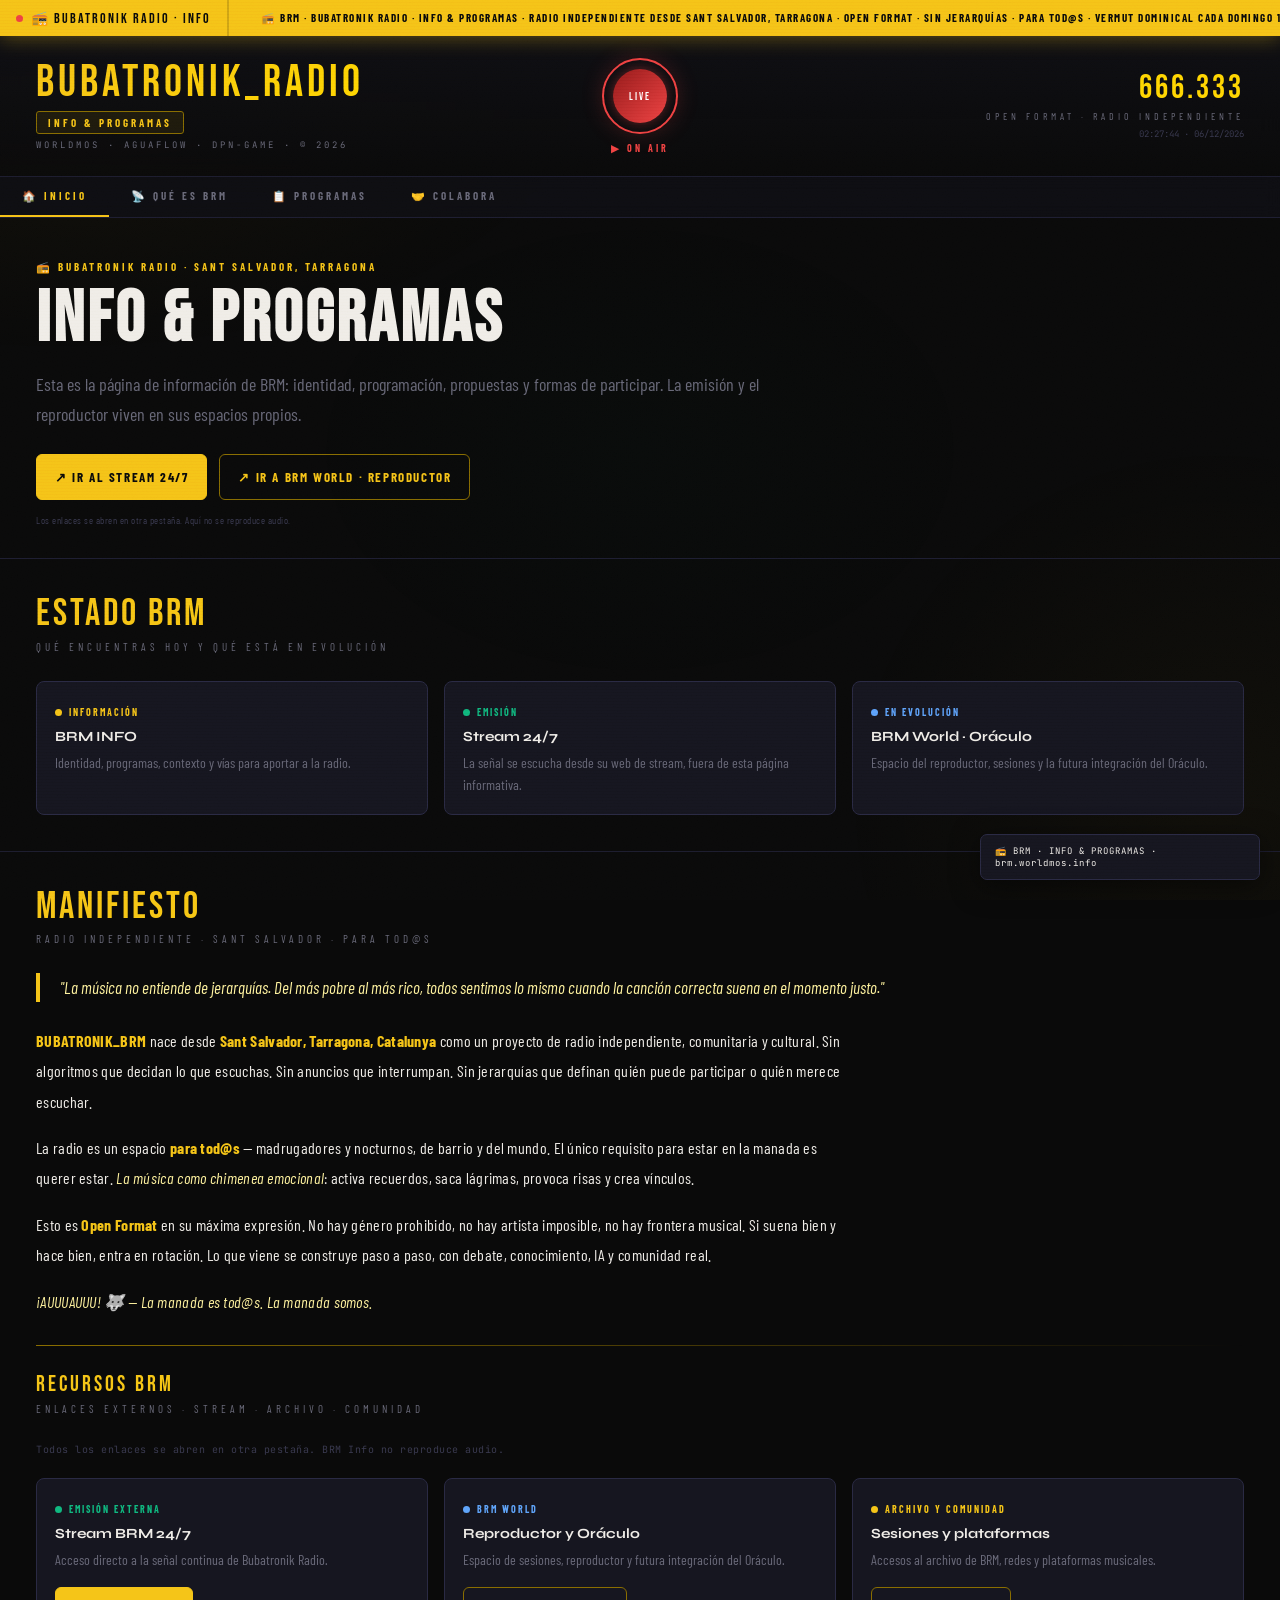
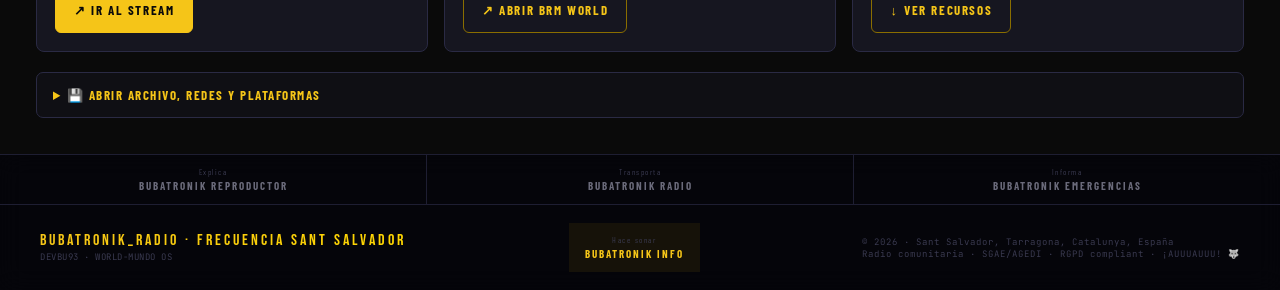
==== commit 7ace4360: "Refactor index.html for improved structure and styling" ====
--- a/index.html
+++ b/index.html
@@ -668,234 +668,263 @@
       .footer-links { display: none; }
       .cards-grid { grid-template-columns: 1fr; }
     }
+  
+
     /* ══════════════════════════════════════
-   RECURSOS BRM — BLOQUE ORGANIZADO
-══════════════════════════════════════ */
-.brm-resources {
-  margin-top: 30px;
-  padding: 26px;
-  border: 1px solid var(--border2);
-  border-radius: 12px;
-  background:
-    linear-gradient(135deg, rgba(245, 197, 24, 0.05), transparent 42%),
-    var(--bg2);
-}
-
-.resources-heading {
-  display: flex;
-  align-items: flex-start;
-  justify-content: space-between;
-  gap: 20px;
-  margin-bottom: 22px;
-  padding-bottom: 20px;
-  border-bottom: 1px solid var(--border2);
-}
-
-.resources-kicker {
-  margin-bottom: 8px;
-  color: var(--amber);
-  font-family: var(--font-cond);
-  font-size: 10px;
-  font-weight: 700;
-  letter-spacing: 3px;
-  text-transform: uppercase;
-}
-
-.resources-heading h2 {
-  margin: 0 0 8px;
-  color: var(--white);
-  font-family: var(--font-disp);
-  font-size: clamp(24px, 3vw, 34px);
-  letter-spacing: 3px;
-}
-
-.resources-heading p {
-  max-width: 650px;
-  margin: 0;
-  color: var(--muted);
-  font-family: var(--font-cond);
-  font-size: 15px;
-  line-height: 1.6;
-}
-
-.resources-grid {
-  display: grid;
-  grid-template-columns: repeat(3, minmax(0, 1fr));
-  gap: 16px;
-}
-
-.resource-card {
-  display: flex;
-  flex-direction: column;
-  min-height: 100%;
-  padding: 20px;
-  border: 1px solid var(--border2);
-  border-radius: 10px;
-  background: var(--bg3);
-  transition: border-color 0.2s ease, transform 0.2s ease;
-}
-
-.resource-card:hover {
-  transform: translateY(-3px);
-  border-color: var(--amber4);
-}
-
-.resource-card-main {
-  border-color: rgba(245, 197, 24, 0.45);
-  background:
-    linear-gradient(145deg, rgba(245, 197, 24, 0.08), transparent 55%),
-    var(--bg3);
-}
-
-.resource-card-icon {
-  margin-bottom: 12px;
-  font-size: 28px;
-}
-
-.resource-card-label {
-  margin-bottom: 8px;
-  color: var(--amber);
-  font-family: var(--font-cond);
-  font-size: 10px;
-  font-weight: 700;
-  letter-spacing: 2.2px;
-  text-transform: uppercase;
-}
-
-.resource-card h3 {
-  margin: 0 0 8px;
-  color: var(--white);
-  font-family: var(--font-syne);
-  font-size: 15px;
-}
-
-.resource-card p {
-  min-height: 64px;
-  margin: 0 0 18px;
-  color: var(--muted);
-  font-family: var(--font-cond);
-  font-size: 14px;
-  line-height: 1.55;
-}
-
-.resource-links {
-  display: flex;
-  flex-direction: column;
-  gap: 8px;
-  margin-top: auto;
-}
-
-.resource-link {
-  display: grid;
-  grid-template-columns: 22px 1fr auto;
-  align-items: center;
-  gap: 8px;
-  min-height: 42px;
-  padding: 10px 11px;
-  border: 1px solid var(--border2);
-  border-radius: 6px;
-  color: var(--white);
-  background: rgba(255, 255, 255, 0.015);
-  font-family: var(--font-cond);
-  font-size: 13px;
-  font-weight: 700;
-  letter-spacing: 0.8px;
-  text-decoration: none;
-  transition: all 0.2s ease;
-}
-
-.resource-link:hover {
-  border-color: var(--amber);
-  color: var(--amber);
-  background: var(--amber5);
-}
-
-.resource-link-primary {
-  border-color: var(--amber);
-  color: var(--bg);
-  background: var(--amber);
-}
-
-.resource-link-primary:hover {
-  border-color: var(--amber2);
-  color: var(--bg);
-  background: var(--amber2);
-}
-
-.resource-arrow {
-  opacity: 0.7;
-  font-size: 15px;
-}
-
-.resource-more {
-  margin-top: 2px;
-  border: 1px solid var(--border2);
-  border-radius: 6px;
-  background: rgba(255, 255, 255, 0.012);
-}
-
-.resource-more summary {
-  display: flex;
-  align-items: center;
-  justify-content: space-between;
-  padding: 11px;
-  cursor: pointer;
-  color: var(--amber);
-  font-family: var(--font-cond);
-  font-size: 12px;
-  font-weight: 700;
-  letter-spacing: 1px;
-}
-
-.resource-more summary::-webkit-details-marker {
-  display: none;
-}
-
-.resource-more[open] summary {
-  border-bottom: 1px solid var(--border2);
-}
-
-.resource-more-links {
-  display: flex;
-  flex-direction: column;
-  padding: 8px;
-  gap: 3px;
-}
-
-.resource-more-links a {
-  padding: 8px 6px;
-  color: var(--muted);
-  font-family: var(--font-cond);
-  font-size: 13px;
-  text-decoration: none;
-  transition: color 0.2s ease, background 0.2s ease;
-}
-
-.resource-more-links a:hover {
-  color: var(--amber);
-  background: var(--amber5);
-}
-
-@media (max-width: 960px) {
+       PORTADA INFO — ACCESOS Y ESTADO
+    ══════════════════════════════════════ */
+    .info-hero { padding: 42px 36px 30px; border-bottom: 1px solid var(--border); }
+    .info-kicker { font-family: var(--font-cond); color: var(--amber); font-weight: 700; font-size: 11px; letter-spacing: 3px; text-transform: uppercase; margin-bottom: 12px; }
+    .info-hero h1 { font-family: var(--font-disp); font-size: clamp(38px, 6vw, 72px); letter-spacing: 3px; line-height: .95; color: var(--white); margin: 0 0 16px; }
+    .info-hero p { max-width: 760px; font-family: var(--font-cond); font-size: 18px; line-height: 1.65; color: var(--muted); }
+    .info-actions { display: flex; gap: 12px; flex-wrap: wrap; margin-top: 24px; }
+    .info-action { display: inline-flex; align-items: center; justify-content: center; min-height: 46px; padding: 12px 18px; border-radius: 6px; text-decoration: none; font-family: var(--font-cond); font-size: 13px; font-weight: 700; letter-spacing: 1.6px; text-transform: uppercase; transition: transform .2s, border-color .2s, background .2s; }
+    .info-action:hover { transform: translateY(-2px); }
+    .info-action.primary { color: var(--bg); background: var(--amber); border: 1px solid var(--amber); }
+    .info-action.secondary { color: var(--amber); background: transparent; border: 1px solid var(--amber4); }
+    .info-action.secondary:hover { border-color: var(--amber); background: var(--amber5); }
+    .info-note { margin-top: 12px; font-size: 10px !important; letter-spacing: .5px; color: var(--muted2) !important; }
+    .status-grid { display: grid; grid-template-columns: repeat(3, 1fr); gap: 16px; margin-top: 22px; }
+    .status-card { background: var(--bg3); border: 1px solid var(--border2); border-radius: 8px; padding: 18px; }
+    .status-label { display: inline-flex; align-items: center; gap: 7px; font-family: var(--font-cond); font-size: 10px; font-weight: 700; letter-spacing: 2px; text-transform: uppercase; margin-bottom: 10px; }
+    .status-label::before { content: ''; width: 7px; height: 7px; border-radius: 50%; background: currentColor; }
+    .status-label.active { color: var(--green); }
+    .status-label.info { color: var(--amber); }
+    .status-label.build { color: #60a5fa; }
+    .status-card h3 { font-family: var(--font-syne); font-size: 14px; color: var(--white); margin-bottom: 7px; }
+    .status-card p { font-family: var(--font-cond); font-size: 14px; line-height: 1.55; color: var(--muted); }
+    .resource-details { margin-top: 20px; border: 1px solid var(--border2); border-radius: 7px; background: var(--bg2); }
+    .resource-details summary { cursor: pointer; padding: 14px 16px; font-family: var(--font-cond); color: var(--amber); font-size: 13px; font-weight: 700; letter-spacing: 1.5px; text-transform: uppercase; }
+    .resource-details .enlaces-grid { padding: 0 16px 16px; }
+    @media (max-width: 960px) { .info-hero { padding: 30px 20px 24px; } .status-grid { grid-template-columns: 1fr; } }
+  /* ══════════════════════════════════════
+    RECURSOS BRM — BLOQUE ORGANIZADO
+  ══════════════════════════════════════ */
+  .brm-resources {
+    margin-top: 30px;
+    padding: 26px;
+    border: 1px solid var(--border2);
+    border-radius: 12px;
+    background:
+      linear-gradient(135deg, rgba(245, 197, 24, 0.05), transparent 42%),
+      var(--bg2);
+  }
+
+  .resources-heading {
+    display: flex;
+    align-items: flex-start;
+    justify-content: space-between;
+    gap: 20px;
+    margin-bottom: 22px;
+    padding-bottom: 20px;
+    border-bottom: 1px solid var(--border2);
+  }
+
+  .resources-kicker {
+    margin-bottom: 8px;
+    color: var(--amber);
+    font-family: var(--font-cond);
+    font-size: 10px;
+    font-weight: 700;
+    letter-spacing: 3px;
+    text-transform: uppercase;
+  }
+
+  .resources-heading h2 {
+    margin: 0 0 8px;
+    color: var(--white);
+    font-family: var(--font-disp);
+    font-size: clamp(24px, 3vw, 34px);
+    letter-spacing: 3px;
+  }
+
+  .resources-heading p {
+    max-width: 650px;
+    margin: 0;
+    color: var(--muted);
+    font-family: var(--font-cond);
+    font-size: 15px;
+    line-height: 1.6;
+  }
+
   .resources-grid {
-    grid-template-columns: 1fr;
+    display: grid;
+    grid-template-columns: repeat(3, minmax(0, 1fr));
+    gap: 16px;
+  }
+
+  .resource-card {
+    display: flex;
+    flex-direction: column;
+    min-height: 100%;
+    padding: 20px;
+    border: 1px solid var(--border2);
+    border-radius: 10px;
+    background: var(--bg3);
+    transition: border-color 0.2s ease, transform 0.2s ease;
+  }
+
+  .resource-card:hover {
+    transform: translateY(-3px);
+    border-color: var(--amber4);
+  }
+
+  .resource-card-main {
+    border-color: rgba(245, 197, 24, 0.45);
+    background:
+      linear-gradient(145deg, rgba(245, 197, 24, 0.08), transparent 55%),
+      var(--bg3);
+  }
+
+  .resource-card-icon {
+    margin-bottom: 12px;
+    font-size: 28px;
+  }
+
+  .resource-card-label {
+    margin-bottom: 8px;
+    color: var(--amber);
+    font-family: var(--font-cond);
+    font-size: 10px;
+    font-weight: 700;
+    letter-spacing: 2.2px;
+    text-transform: uppercase;
+  }
+
+  .resource-card h3 {
+    margin: 0 0 8px;
+    color: var(--white);
+    font-family: var(--font-syne);
+    font-size: 15px;
   }
 
   .resource-card p {
-    min-height: auto;
-  }
-}
-
-@media (max-width: 560px) {
-  .brm-resources {
-    padding: 18px;
-  }
-
-  .resources-heading {
-    margin-bottom: 18px;
-    padding-bottom: 16px;
-  }
-}
+    min-height: 64px;
+    margin: 0 0 18px;
+    color: var(--muted);
+    font-family: var(--font-cond);
+    font-size: 14px;
+    line-height: 1.55;
+  }
+
+  .resource-links {
+    display: flex;
+    flex-direction: column;
+    gap: 8px;
+    margin-top: auto;
+  }
+
+  .resource-link {
+    display: grid;
+    grid-template-columns: 22px 1fr auto;
+    align-items: center;
+    gap: 8px;
+    min-height: 42px;
+    padding: 10px 11px;
+    border: 1px solid var(--border2);
+    border-radius: 6px;
+    color: var(--white);
+    background: rgba(255, 255, 255, 0.015);
+    font-family: var(--font-cond);
+    font-size: 13px;
+    font-weight: 700;
+    letter-spacing: 0.8px;
+    text-decoration: none;
+    transition: all 0.2s ease;
+  }
+
+  .resource-link:hover {
+    border-color: var(--amber);
+    color: var(--amber);
+    background: var(--amber5);
+  }
+
+  .resource-link-primary {
+    border-color: var(--amber);
+    color: var(--bg);
+    background: var(--amber);
+  }
+
+  .resource-link-primary:hover {
+    border-color: var(--amber2);
+    color: var(--bg);
+    background: var(--amber2);
+  }
+
+  .resource-arrow {
+    opacity: 0.7;
+    font-size: 15px;
+  }
+
+  .resource-more {
+    margin-top: 2px;
+    border: 1px solid var(--border2);
+    border-radius: 6px;
+    background: rgba(255, 255, 255, 0.012);
+  }
+
+  .resource-more summary {
+    display: flex;
+    align-items: center;
+    justify-content: space-between;
+    padding: 11px;
+    cursor: pointer;
+    color: var(--amber);
+    font-family: var(--font-cond);
+    font-size: 12px;
+    font-weight: 700;
+    letter-spacing: 1px;
+  }
+
+  .resource-more summary::-webkit-details-marker {
+    display: none;
+  }
+
+  .resource-more[open] summary {
+    border-bottom: 1px solid var(--border2);
+  }
+
+  .resource-more-links {
+    display: flex;
+    flex-direction: column;
+    padding: 8px;
+    gap: 3px;
+  }
+
+  .resource-more-links a {
+    padding: 8px 6px;
+    color: var(--muted);
+    font-family: var(--font-cond);
+    font-size: 13px;
+    text-decoration: none;
+    transition: color 0.2s ease, background 0.2s ease;
+  }
+
+  .resource-more-links a:hover {
+    color: var(--amber);
+    background: var(--amber5);
+  }
+
+  @media (max-width: 960px) {
+    .resources-grid {
+      grid-template-columns: 1fr;
+    }
+
+    .resource-card p {
+      min-height: auto;
+    }
+  }
+
+  @media (max-width: 560px) {
+    .brm-resources {
+      padding: 18px;
+    }
+
+    .resources-heading {
+      margin-bottom: 18px;
+      padding-bottom: 16px;
+    }
+  }
   </style>
 </head>
 <body>
@@ -956,239 +985,216 @@
  
     <!-- ═══════════════════════════════════════════════════════
          TAB: INICIO
-         Contiene: player mini + manifiesto + V1 vs V2
+         Contiene: portada informativa + manifiesto + accesos externos
     ═══════════════════════════════════════════════════════ -->
     <div class="tab-panel active" id="tab-inicio">
- 
-      <!-- MANIFIESTO -->
-      <div class="section">
-        <div class="section-title reveal">MANIFIESTO</div>
+      <!-- Portada informativa: la escucha se realiza fuera de esta web -->
+      <section class="info-hero" aria-labelledby="info-title">
+        <div class="info-kicker">📻 Bubatronik Radio · Sant Salvador, Tarragona</div>
+        <h1 id="info-title">INFO &amp; PROGRAMAS</h1>
+        <p>Esta es la página de información de BRM: identidad, programación, propuestas y formas de participar. La emisión y el reproductor viven en sus espacios propios.</p>
+        <div class="info-actions">
+          <a class="info-action primary" href="https://bubatronik.listen2myradio.com/" target="_blank" rel="noopener noreferrer">↗ Ir al stream 24/7</a>
+          <a class="info-action secondary" href="https://brm.worldmos.world/" target="_blank" rel="noopener noreferrer">↗ Ir a BRM World · reproductor</a>
+        </div>
+        <p class="info-note">Los enlaces se abren en otra pestaña. Aquí no se reproduce audio.</p>
+      </section>
+
+      <section class="section" aria-labelledby="estado-title">
+        <div class="section-title reveal" id="estado-title">ESTADO BRM</div>
+        <div class="section-sub reveal">Qué encuentras hoy y qué está en evolución</div>
+        <div class="status-grid reveal">
+          <article class="status-card">
+            <div class="status-label info">Información</div>
+            <h3>BRM INFO</h3>
+            <p>Identidad, programas, contexto y vías para aportar a la radio.</p>
+          </article>
+          <article class="status-card">
+            <div class="status-label active">Emisión</div>
+            <h3>Stream 24/7</h3>
+            <p>La señal se escucha desde su web de stream, fuera de esta página informativa.</p>
+          </article>
+          <article class="status-card">
+            <div class="status-label build">En evolución</div>
+            <h3>BRM World · Oráculo</h3>
+            <p>Espacio del reproductor, sesiones y la futura integración del Oráculo.</p>
+          </article>
+        </div>
+      </section>
+
+      <section class="section" aria-labelledby="manifiesto-title">
+        <div class="section-title reveal" id="manifiesto-title">MANIFIESTO</div>
         <div class="section-sub reveal">Radio Independiente · Sant Salvador · Para Tod@s</div>
- 
-        <div class="manifiesto-quote reveal">
-          "La música no entiende de jerarquías. Del más pobre al más rico, todos sentimos lo mismo cuando la canción correcta suena en el momento justo."
-        </div>
- 
+        <div class="manifiesto-quote reveal">"La música no entiende de jerarquías. Del más pobre al más rico, todos sentimos lo mismo cuando la canción correcta suena en el momento justo."</div>
         <div class="manifiesto-text reveal">
           <p><strong>BUBATRONIK_BRM</strong> nace desde <strong>Sant Salvador, Tarragona, Catalunya</strong> como un proyecto de radio independiente, comunitaria y cultural. Sin algoritmos que decidan lo que escuchas. Sin anuncios que interrumpan. Sin jerarquías que definan quién puede participar o quién merece escuchar.</p>
-          <p>La radio es un espacio <strong>para tod@s</strong> — tóxicos y no tóxicos, madrugadores y nocturnos, de barrio y del mundo. El único requisito para estar en la manada es querer estar. <em>La música como chimenea emocional</em>: activa recuerdos, saca lágrimas, provoca risas, crea vínculos que ningún PowerPoint de team building ha conseguido jamás.</p>
-          <p>Hay documentales, películas animadas, estudios científicos — todos dicen lo mismo que ya sabemos: <strong>la música genera bienestar</strong>. Es la herramienta de cohesión social más antigua y más efectiva que existe. Y no requiere suscripción premium, no discrimina por código postal, no está sujeta a un algoritmo que un día decide que ya no te interesa.</p>
-          <p>Esto es <strong>Open Format</strong> en su máxima expresión. No hay género prohibido, no hay artista imposible, no hay frontera musical. Si suena bien y hace bien, entra en rotación. Y lo que viene — la V2 — no es ciencia ficción ni Matrix: es evolución lógica de lo que ya funciona, con debate, conocimiento, IA y comunidad real.</p>
+          <p>La radio es un espacio <strong>para tod@s</strong> — madrugadores y nocturnos, de barrio y del mundo. El único requisito para estar en la manada es querer estar. <em>La música como chimenea emocional</em>: activa recuerdos, saca lágrimas, provoca risas y crea vínculos.</p>
+          <p>Esto es <strong>Open Format</strong> en su máxima expresión. No hay género prohibido, no hay artista imposible, no hay frontera musical. Si suena bien y hace bien, entra en rotación. Lo que viene se construye paso a paso, con debate, conocimiento, IA y comunidad real.</p>
           <p><em>¡AUUUAUUU! 🐺 — La manada es tod@s. La manada somos.</em></p>
         </div>
-        <!-- Links externos al stream -->
-        <div class="mini-player-links">
-
-            <!-- ENLACES: sección añadida con todos los enlaces del CSV proporcionado 
-        <section id="enlaces" class="panel enlaces-section" role="region" aria-labelledby="enlaces-title">
-        <h2 id="enlaces-title">ENLACES</h2>
-        <p class="lead">Enlaces oficiales y recursos de BRM. Útiles para escuchar, compartir y acceder al archivo.</p>
-        <div class="enlaces-grid">
-          <a class="player-ext-link" href="https://bubatronik.listen2myradio.com/" target="_blank" rel="noopener noreferrer">🌐 RadioStream321</a>
-          <a class="player-ext-link" href="https://brm.worldmos.info/" target="_blank" rel="noopener noreferrer">INFO</a>
-          <a class="player-ext-link" href="https://brm.worldmos.world/" target="_blank" rel="noopener noreferrer">REPRODUCTOR</a>
-          <a class="player-ext-link" href="https://brm.worldmos.es/" target="_blank" rel="noopener noreferrer">EMERGENCIAS WORLD</a>
-          <a class="player-ext-link"  href="https://ping-tarragona-ready.lovable.app/" target="_blank" rel="noopener noreferrer">EMERGENCIAS SPAIN</a>
-          <a class="player-ext-link" href="https://drive.google.com/drive/folders/1I4TDFlJQBcp4M6VNS4KNQlMVbomcg-Zg?usp=drive_link" target="_blank" rel="noopener noreferrer">Drive</a>
-          <a class="player-ext-link" href="https://www.facebook.com/profile.php?id=61570757215270" target="_blank" rel="noopener noreferrer">Facebook</a>
-          <a class="player-ext-link" href="https://www.instagram.com/bubatronik_radio/" target="_blank" rel="noopener noreferrer">Instagram</a>
-          <a class="player-ext-link" href="https://www.youtube.com/playlist?list=PLc5KM2_2P5GEwM0HdkRvfKds575jjhylu" target="_blank" rel="noopener noreferrer">Playlist 1</a>
-          <a class="player-ext-link" href="https://www.youtube.com/playlist?list=PLUVib7eIEoIoKcgL0pXThJRzqb6VLwcs5" target="_blank" rel="noopener noreferrer">Playlist 2</a>
-          <a class="player-ext-link" href="https://www.youtube.com/@BRM_BPM" target="_blank" rel="noopener noreferrer">https://www.youtube.com/@BRM_BPM</a>
-          <a class="player-ext-link" href="https://youtube.com/@brm_bpm?si=HYna38v30bBJjvkm" target="_blank" rel="noopener noreferrer">https://youtube.com/@brm_bpm</a>
-          <a class="player-ext-link" href="https://soundcloud.com/buba-rodriguez/sets" target="_blank" rel="noopener noreferrer">Soundcloud</a>
-          <a class="player-ext-link" href="https://tidal.com/playlist/19a40b03-ec33-41f7-b1d4-8d6c2e410727" target="_blank" rel="noopener noreferrer">Tidal</a>
-          <a class="player-ext-link" href="https://music.amazon.es/user-playlists/ed99cb07-e49a-40f2-bcbe-90be6a0de76e" target="_blank" rel="noopener noreferrer">Playlist 3</a>
-          <a class="player-ext-link" href="https://music.amazon.es/user-playlists/cffa1f34-1174-4683-af9e-e36cb893f358" target="_blank" rel="noopener noreferrer">Playlist 2</a>
-          <a class="player-ext-link" href="https://music.amazon.es/user-playlists/1deda1ea-919b-4357-902b-3cbfa697ae1c" target="_blank" rel="noopener noreferrer">Playlist 1</a>
-          <a class="player-ext-link" href="https://open.spotify.com/user/31dkd2ke74fzflteqhli32n7vf7i" target="_blank" rel="noopener noreferrer">Spotify</a>
-
-        </div>
-        </section>-->
-
-          <section class="brm-resources" aria-labelledby="brm-resources-title">
-  <div class="resources-heading">
-    <div>
-      <div class="resources-kicker">BRM · ACCESOS EXTERNOS</div>
-      <h2 id="brm-resources-title">RECURSOS Y ENLACES</h2>
-      <p>
-        Esta web es informativa. La emisión, el reproductor,
-        el archivo y las plataformas se abren fuera de BRM Info.
-      </p>
-    </div>
-  </div>
-
-  <div class="resources-grid">
-
-    <!-- Emisión y reproductor -->
-    <article class="resource-card resource-card-main">
-      <div class="resource-card-icon">📻</div>
-      <div class="resource-card-label">Escuchar fuera de INFO</div>
-      <h3>Emisión y reproductor</h3>
-      <p>
-        La señal de BRM y el espacio de sesiones / futuro Oráculo
-        viven en sus páginas propias.
-      </p>
-
-      <div class="resource-links">
-        <a class="resource-link resource-link-primary"
-           href="https://bubatronik.listen2myradio.com/"
-           target="_blank"
-           rel="noopener noreferrer">
-          <span>🌐</span>
-          <span>Ir al stream 24/7</span>
-          <span class="resource-arrow">↗</span>
-        </a>
-
-        <a class="resource-link"
-           href="https://brm.worldmos.world/"
-           target="_blank"
-           rel="noopener noreferrer">
-          <span>🎛️</span>
-          <span>BRM World · Reproductor</span>
-          <span class="resource-arrow">↗</span>
-        </a>
-      </div>
-    </article>
-
-    <!-- Archivo y entorno BRM -->
-    <article class="resource-card">
-      <div class="resource-card-icon">💾</div>
-      <div class="resource-card-label">BRM / WorldMOS</div>
-      <h3>Archivo y proyectos</h3>
-      <p>
-        Sesiones, materiales de BRM y accesos a los nodos relacionados.
-      </p>
-
-      <div class="resource-links">
-        <a class="resource-link"
-           href="https://drive.google.com/drive/folders/1I4TDFlJQBcp4M6VNS4KNQlMVbomcg-Zg?usp=drive_link"
-           target="_blank"
-           rel="noopener noreferrer">
-          <span>☁️</span>
-          <span>Drive · Archivo BRM</span>
-          <span class="resource-arrow">↗</span>
-        </a>
-
-        <a class="resource-link"
-           href="https://brm.worldmos.es/"
-           target="_blank"
-           rel="noopener noreferrer">
-          <span>🆘</span>
-          <span>Emergencias World</span>
-          <span class="resource-arrow">↗</span>
-        </a>
-
-        <a class="resource-link"
-           href="https://ping-tarragona-ready.lovable.app/"
-           target="_blank"
-           rel="noopener noreferrer">
-          <span>📍</span>
-          <span>Emergencias Spain</span>
-          <span class="resource-arrow">↗</span>
-        </a>
-      </div>
-    </article>
-
-    <!-- Comunidad y plataformas -->
-    <article class="resource-card">
-      <div class="resource-card-icon">🐺</div>
-      <div class="resource-card-label">Comunidad y plataformas</div>
-      <h3>Sigue, escucha y comparte</h3>
-      <p>
-        Perfiles oficiales, playlists y sesiones de BRM en otras plataformas.
-      </p>
-
-      <div class="resource-links resource-links-compact">
-        <a class="resource-link"
-           href="https://www.instagram.com/bubatronik_radio/"
-           target="_blank"
-           rel="noopener noreferrer">
-          <span>📸</span>
-          <span>Instagram</span>
-          <span class="resource-arrow">↗</span>
-        </a>
-
-        <a class="resource-link"
-           href="https://www.facebook.com/profile.php?id=61570757215270"
-           target="_blank"
-           rel="noopener noreferrer">
-          <span>ⓕ</span>
-          <span>Facebook</span>
-          <span class="resource-arrow">↗</span>
-        </a>
-
-        <a class="resource-link"
-           href="https://www.youtube.com/@BRM_BPM"
-           target="_blank"
-           rel="noopener noreferrer">
-          <span>▶</span>
-          <span>YouTube · BRM BPM</span>
-          <span class="resource-arrow">↗</span>
-        </a>
-
-        <details class="resource-more">
-          <summary>Ver playlists y más plataformas <span>＋</span></summary>
-
-          <div class="resource-more-links">
-            <a href="https://www.youtube.com/playlist?list=PLc5KM2_2P5GEwM0HdkRvfKds575jjhylu"
-               target="_blank"
-               rel="noopener noreferrer">
-              YouTube · Playlist 1 ↗
-            </a>
-
-            <a href="https://www.youtube.com/playlist?list=PLUVib7eIEoIoKcgL0pXThJRzqb6VLwcs5"
-               target="_blank"
-               rel="noopener noreferrer">
-              YouTube · Playlist 2 ↗
-            </a>
-
-            <a href="https://soundcloud.com/buba-rodriguez/sets"
-               target="_blank"
-               rel="noopener noreferrer">
-              SoundCloud · Sesiones ↗
-            </a>
-
-            <a href="https://tidal.com/playlist/19a40b03-ec33-41f7-b1d4-8d6c2e410727"
-               target="_blank"
-               rel="noopener noreferrer">
-              Tidal ↗
-            </a>
-
-            <a href="https://open.spotify.com/user/31dkd2ke74fzflteqhli32n7vf7i"
-               target="_blank"
-               rel="noopener noreferrer">
-              Spotify ↗
-            </a>
-
-            <a href="https://music.amazon.es/user-playlists/1deda1ea-919b-4357-902b-3cbfa697ae1c"
-               target="_blank"
-               rel="noopener noreferrer">
-              Amazon Music · Playlist 1 ↗
-            </a>
-
-            <a href="https://music.amazon.es/user-playlists/cffa1f34-1174-4683-af9e-e36cb893f358"
-               target="_blank"
-               rel="noopener noreferrer">
-              Amazon Music · Playlist 2 ↗
-            </a>
-
-            <a href="https://music.amazon.es/user-playlists/ed99cb07-e49a-40f2-bcbe-90be6a0de76e"
-               target="_blank"
-               rel="noopener noreferrer">
-              Amazon Music · Playlist 3 ↗
-            </a>
-          </div>
-        </details>
-      </div>
-    </article>
-
-  </div>
-</section>
-          
-        </div> 
-        </div> 
-        
+        <div class="divider"></div>
+
+        <section aria-labelledby="recursos-title">
+          <div class="section-title reveal" id="recursos-title" style="font-size: 22px;">
+            RECURSOS BRM
+          </div>
+
+          <div class="section-sub reveal">
+            Enlaces externos · Stream · Archivo · Comunidad
+          </div>
+
+          <p class="info-note reveal" style="margin-top: 0;">
+            Todos los enlaces se abren en otra pestaña. BRM Info no reproduce audio.
+          </p>
+
+          <div class="status-grid reveal">
+
+            <article class="status-card">
+              <div class="status-label active">Emisión externa</div>
+              <h3>Stream BRM 24/7</h3>
+              <p>Acceso directo a la señal continua de Bubatronik Radio.</p>
+              <div class="info-actions" style="margin-top: 16px;">
+                <a class="info-action primary"
+                  href="https://bubatronik.listen2myradio.com/"
+                  target="_blank"
+                  rel="noopener noreferrer">
+                  ↗ Ir al stream
+                </a>
+              </div>
+            </article>
+
+            <article class="status-card">
+              <div class="status-label build">BRM World</div>
+              <h3>Reproductor y Oráculo</h3>
+              <p>Espacio de sesiones, reproductor y futura integración del Oráculo.</p>
+              <div class="info-actions" style="margin-top: 16px;">
+                <a class="info-action secondary"
+                  href="https://brm.worldmos.world/"
+                  target="_blank"
+                  rel="noopener noreferrer">
+                  ↗ Abrir BRM World
+                </a>
+              </div>
+            </article>
+
+            <article class="status-card">
+              <div class="status-label info">Archivo y comunidad</div>
+              <h3>Sesiones y plataformas</h3>
+              <p>Accesos al archivo de BRM, redes y plataformas musicales.</p>
+              <div class="info-actions" style="margin-top: 16px;">
+                <a class="info-action secondary" href="#archivo-brm">
+                  ↓ Ver recursos
+                </a>
+              </div>
+            </article>
+
+          </div>
+
+          <details class="resource-details reveal" id="archivo-brm">
+            <summary>💾 Abrir archivo, redes y plataformas</summary>
+
+            <div class="enlaces-grid">
+              <a class="player-ext-link"
+                href="https://drive.google.com/drive/folders/1I4TDFlJQBcp4M6VNS4KNQlMVbomcg-Zg?usp=drive_link"
+                target="_blank"
+                rel="noopener noreferrer">
+                Drive · Archivo BRM
+              </a>
+
+              <a class="player-ext-link"
+                href="https://www.facebook.com/profile.php?id=61570757215270"
+                target="_blank"
+                rel="noopener noreferrer">
+                Facebook
+              </a>
+
+              <a class="player-ext-link"
+                href="https://www.instagram.com/bubatronik_radio/"
+                target="_blank"
+                rel="noopener noreferrer">
+                Instagram
+              </a>
+
+              <a class="player-ext-link"
+                href="https://www.youtube.com/@BRM_BPM"
+                target="_blank"
+                rel="noopener noreferrer">
+                YouTube · BRM BPM
+              </a>
+
+              <a class="player-ext-link"
+                href="https://www.youtube.com/playlist?list=PLc5KM2_2P5GEwM0HdkRvfKds575jjhylu"
+                target="_blank"
+                rel="noopener noreferrer">
+                YouTube · Playlist 1
+              </a>
+
+              <a class="player-ext-link"
+                href="https://www.youtube.com/playlist?list=PLUVib7eIEoIoKcgL0pXThJRzqb6VLwcs5"
+                target="_blank"
+                rel="noopener noreferrer">
+                YouTube · Playlist 2
+              </a>
+
+              <a class="player-ext-link"
+                href="https://soundcloud.com/buba-rodriguez/sets"
+                target="_blank"
+                rel="noopener noreferrer">
+                SoundCloud · Sesiones
+              </a>
+
+              <a class="player-ext-link"
+                href="https://tidal.com/playlist/19a40b03-ec33-41f7-b1d4-8d6c2e410727"
+                target="_blank"
+                rel="noopener noreferrer">
+                Tidal
+              </a>
+
+              <a class="player-ext-link"
+                href="https://open.spotify.com/user/31dkd2ke74fzflteqhli32n7vf7i"
+                target="_blank"
+                rel="noopener noreferrer">
+                Spotify
+              </a>
+
+              <a class="player-ext-link"
+                href="https://music.amazon.es/user-playlists/1deda1ea-919b-4357-902b-3cbfa697ae1c"
+                target="_blank"
+                rel="noopener noreferrer">
+                Amazon Music · Playlist 1
+              </a>
+
+              <a class="player-ext-link"
+                href="https://music.amazon.es/user-playlists/cffa1f34-1174-4683-af9e-e36cb893f358"
+                target="_blank"
+                rel="noopener noreferrer">
+                Amazon Music · Playlist 2
+              </a>
+
+              <a class="player-ext-link"
+                href="https://music.amazon.es/user-playlists/ed99cb07-e49a-40f2-bcbe-90be6a0de76e"
+                target="_blank"
+                rel="noopener noreferrer">
+                Amazon Music · Playlist 3
+              </a>
+
+              <a class="player-ext-link"
+                href="https://brm.worldmos.es/"
+                target="_blank"
+                rel="noopener noreferrer">
+                Emergencias World
+              </a>
+
+              <a class="player-ext-link"
+                href="https://ping-tarragona-ready.lovable.app/"
+                target="_blank"
+                rel="noopener noreferrer">
+                Emergencias Spain
+              </a>
+            </div>
+          </details>
+        </section>  
+      </section>
     </div><!-- /tab-inicio -->
  
     <!-- ═══════════════════════════════════════════════════════
@@ -1401,10 +1407,10 @@
     <div class="tab-panel" id="tab-programas">
       <div class="section">
         <div class="section-title reveal">PROGRAMAS</div>
-        <div class="section-sub reveal">Parrilla Oficial · Fichas de Programa · Ideas en el Radar</div>
+        <div class="section-sub reveal">Parrilla de BRM · Fichas de Programa · Ideas en el Radar</div>
  
         <div class="about-text reveal" style="max-width: 680px; margin-bottom: 28px; font-family: var(--font-cond); font-size: 14px; line-height: 1.9; color: var(--muted);">
-          La parrilla diaria de BRM, con horario y ficha de cada programa. Debajo, más ideas que están en el radar — si tienes una propuesta, ve a la pestaña <strong style="color: var(--amber);">COLABORA</strong> y rellena el formulario. Todo tipo de formato tiene cabida si aporta algo real.
+          La parrilla de BRM reúne bloques activos y propuestas en evolución, con horario y ficha de cada programa. Debajo, más ideas que están en el radar — si tienes una propuesta, ve a la pestaña <strong style="color: var(--amber);">COLABORA</strong> y rellena el formulario. Todo tipo de formato tiene cabida si aporta algo real.
         </div>
  
         <div class="parrilla-table-wrap reveal">
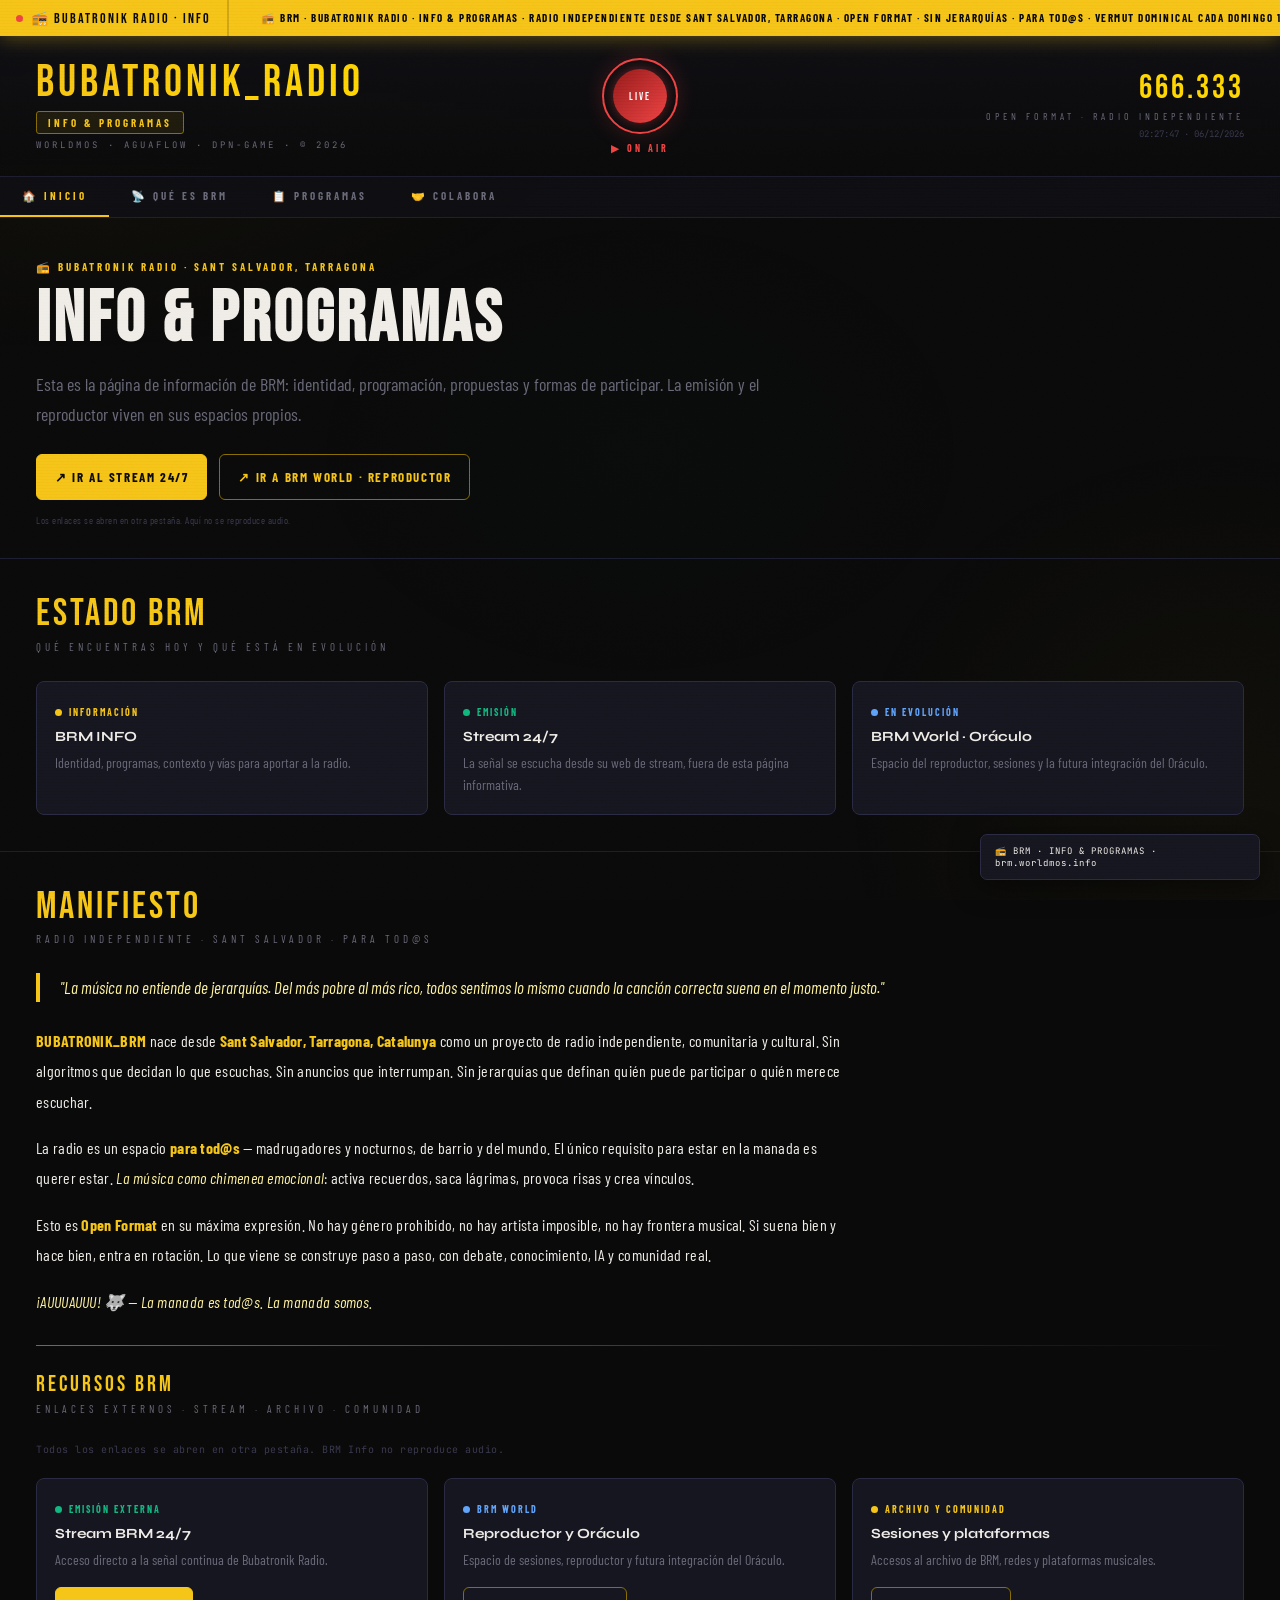
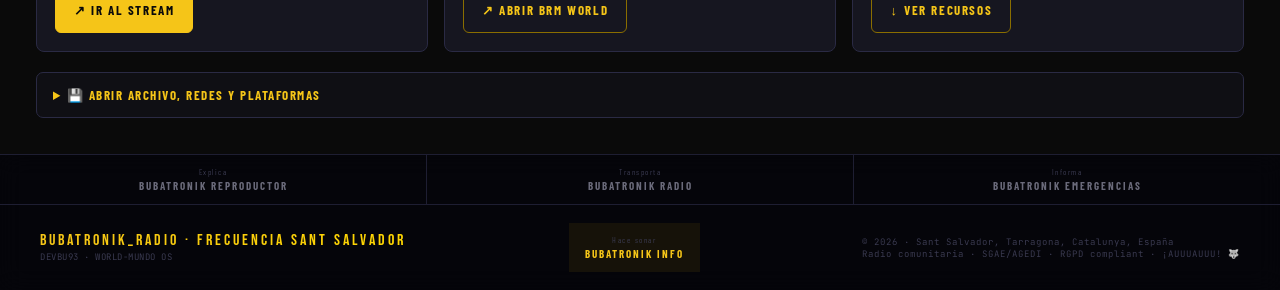
==== commit 60f16c48: "Update index.html" ====
--- a/index.html
+++ b/index.html
@@ -1092,106 +1092,184 @@
 
           <details class="resource-details reveal" id="archivo-brm">
             <summary>💾 Abrir archivo, redes y plataformas</summary>
-
-            <div class="enlaces-grid">
-              <a class="player-ext-link"
-                href="https://drive.google.com/drive/folders/1I4TDFlJQBcp4M6VNS4KNQlMVbomcg-Zg?usp=drive_link"
-                target="_blank"
-                rel="noopener noreferrer">
-                Drive · Archivo BRM
-              </a>
-
-              <a class="player-ext-link"
-                href="https://www.facebook.com/profile.php?id=61570757215270"
-                target="_blank"
-                rel="noopener noreferrer">
-                Facebook
-              </a>
-
-              <a class="player-ext-link"
-                href="https://www.instagram.com/bubatronik_radio/"
-                target="_blank"
-                rel="noopener noreferrer">
-                Instagram
-              </a>
-
-              <a class="player-ext-link"
-                href="https://www.youtube.com/@BRM_BPM"
-                target="_blank"
-                rel="noopener noreferrer">
-                YouTube · BRM BPM
-              </a>
-
-              <a class="player-ext-link"
-                href="https://www.youtube.com/playlist?list=PLc5KM2_2P5GEwM0HdkRvfKds575jjhylu"
-                target="_blank"
-                rel="noopener noreferrer">
-                YouTube · Playlist 1
-              </a>
-
-              <a class="player-ext-link"
-                href="https://www.youtube.com/playlist?list=PLUVib7eIEoIoKcgL0pXThJRzqb6VLwcs5"
-                target="_blank"
-                rel="noopener noreferrer">
-                YouTube · Playlist 2
-              </a>
-
-              <a class="player-ext-link"
-                href="https://soundcloud.com/buba-rodriguez/sets"
-                target="_blank"
-                rel="noopener noreferrer">
-                SoundCloud · Sesiones
-              </a>
-
-              <a class="player-ext-link"
-                href="https://tidal.com/playlist/19a40b03-ec33-41f7-b1d4-8d6c2e410727"
-                target="_blank"
-                rel="noopener noreferrer">
-                Tidal
-              </a>
-
-              <a class="player-ext-link"
-                href="https://open.spotify.com/user/31dkd2ke74fzflteqhli32n7vf7i"
-                target="_blank"
-                rel="noopener noreferrer">
-                Spotify
-              </a>
-
-              <a class="player-ext-link"
-                href="https://music.amazon.es/user-playlists/1deda1ea-919b-4357-902b-3cbfa697ae1c"
-                target="_blank"
-                rel="noopener noreferrer">
-                Amazon Music · Playlist 1
-              </a>
-
-              <a class="player-ext-link"
-                href="https://music.amazon.es/user-playlists/cffa1f34-1174-4683-af9e-e36cb893f358"
-                target="_blank"
-                rel="noopener noreferrer">
-                Amazon Music · Playlist 2
-              </a>
-
-              <a class="player-ext-link"
-                href="https://music.amazon.es/user-playlists/ed99cb07-e49a-40f2-bcbe-90be6a0de76e"
-                target="_blank"
-                rel="noopener noreferrer">
-                Amazon Music · Playlist 3
-              </a>
-
-              <a class="player-ext-link"
-                href="https://brm.worldmos.es/"
-                target="_blank"
-                rel="noopener noreferrer">
-                Emergencias World
-              </a>
-
-              <a class="player-ext-link"
-                href="https://ping-tarragona-ready.lovable.app/"
-                target="_blank"
-                rel="noopener noreferrer">
-                Emergencias Spain
-              </a>
-            </div>
+           <section class="brm-resources" aria-labelledby="brm-resources-title">
+  <div class="resources-heading">
+    <div>
+      <div class="resources-kicker">BRM · ACCESOS EXTERNOS</div>
+      <h2 id="brm-resources-title">RECURSOS Y ENLACES</h2>
+      <p>
+        Esta web es informativa. La emisión, el reproductor,
+        el archivo y las plataformas se abren fuera de BRM Info.
+      </p>
+    </div>
+  </div>
+
+  <div class="resources-grid">
+
+    <!-- Emisión y reproductor -->
+    <article class="resource-card resource-card-main">
+      <div class="resource-card-icon">📻</div>
+      <div class="resource-card-label">Escuchar fuera de INFO</div>
+      <h3>Emisión y reproductor</h3>
+      <p>
+        La señal de BRM y el espacio de sesiones / futuro Oráculo
+        viven en sus páginas propias.
+      </p>
+
+      <div class="resource-links">
+        <a class="resource-link resource-link-primary"
+           href="https://bubatronik.listen2myradio.com/"
+           target="_blank"
+           rel="noopener noreferrer">
+          <span>🌐</span>
+          <span>Ir al stream 24/7</span>
+          <span class="resource-arrow">↗</span>
+        </a>
+
+        <a class="resource-link"
+           href="https://brm.worldmos.world/"
+           target="_blank"
+           rel="noopener noreferrer">
+          <span>🎛️</span>
+          <span>BRM World · Reproductor</span>
+          <span class="resource-arrow">↗</span>
+        </a>
+      </div>
+    </article>
+
+    <!-- Archivo y entorno BRM -->
+    <article class="resource-card">
+      <div class="resource-card-icon">💾</div>
+      <div class="resource-card-label">BRM / WorldMOS</div>
+      <h3>Archivo y proyectos</h3>
+      <p>
+        Sesiones, materiales de BRM y accesos a los nodos relacionados.
+      </p>
+
+      <div class="resource-links">
+        <a class="resource-link"
+           href="https://drive.google.com/drive/folders/1I4TDFlJQBcp4M6VNS4KNQlMVbomcg-Zg?usp=drive_link"
+           target="_blank"
+           rel="noopener noreferrer">
+          <span>☁️</span>
+          <span>Drive · Archivo BRM</span>
+          <span class="resource-arrow">↗</span>
+        </a>
+
+        <a class="resource-link"
+           href="https://brm.worldmos.es/"
+           target="_blank"
+           rel="noopener noreferrer">
+          <span>🆘</span>
+          <span>Emergencias World</span>
+          <span class="resource-arrow">↗</span>
+        </a>
+
+        <a class="resource-link"
+           href="https://ping-tarragona-ready.lovable.app/"
+           target="_blank"
+           rel="noopener noreferrer">
+          <span>📍</span>
+          <span>Emergencias Spain</span>
+          <span class="resource-arrow">↗</span>
+        </a>
+      </div>
+    </article>
+
+    <!-- Comunidad y plataformas -->
+    <article class="resource-card">
+      <div class="resource-card-icon">🐺</div>
+      <div class="resource-card-label">Comunidad y plataformas</div>
+      <h3>Sigue, escucha y comparte</h3>
+      <p>
+        Perfiles oficiales, playlists y sesiones de BRM en otras plataformas.
+      </p>
+
+      <div class="resource-links resource-links-compact">
+        <a class="resource-link"
+           href="https://www.instagram.com/bubatronik_radio/"
+           target="_blank"
+           rel="noopener noreferrer">
+          <span>📸</span>
+          <span>Instagram</span>
+          <span class="resource-arrow">↗</span>
+        </a>
+
+        <a class="resource-link"
+           href="https://www.facebook.com/profile.php?id=61570757215270"
+           target="_blank"
+           rel="noopener noreferrer">
+          <span>ⓕ</span>
+          <span>Facebook</span>
+          <span class="resource-arrow">↗</span>
+        </a>
+
+        <a class="resource-link"
+           href="https://www.youtube.com/@BRM_BPM"
+           target="_blank"
+           rel="noopener noreferrer">
+          <span>▶</span>
+          <span>YouTube · BRM BPM</span>
+          <span class="resource-arrow">↗</span>
+        </a>
+
+        <details class="resource-more">
+          <summary>Ver playlists y más plataformas <span>＋</span></summary>
+
+          <div class="resource-more-links">
+            <a href="https://www.youtube.com/playlist?list=PLc5KM2_2P5GEwM0HdkRvfKds575jjhylu"
+               target="_blank"
+               rel="noopener noreferrer">
+              YouTube · Playlist 1 ↗
+            </a>
+
+            <a href="https://www.youtube.com/playlist?list=PLUVib7eIEoIoKcgL0pXThJRzqb6VLwcs5"
+               target="_blank"
+               rel="noopener noreferrer">
+              YouTube · Playlist 2 ↗
+            </a>
+
+            <a href="https://soundcloud.com/buba-rodriguez/sets"
+               target="_blank"
+               rel="noopener noreferrer">
+              SoundCloud · Sesiones ↗
+            </a>
+
+            <a href="https://tidal.com/playlist/19a40b03-ec33-41f7-b1d4-8d6c2e410727"
+               target="_blank"
+               rel="noopener noreferrer">
+              Tidal ↗
+            </a>
+
+            <a href="https://open.spotify.com/user/31dkd2ke74fzflteqhli32n7vf7i"
+               target="_blank"
+               rel="noopener noreferrer">
+              Spotify ↗
+            </a>
+
+            <a href="https://music.amazon.es/user-playlists/1deda1ea-919b-4357-902b-3cbfa697ae1c"
+               target="_blank"
+               rel="noopener noreferrer">
+              Amazon Music · Playlist 1 ↗
+            </a>
+
+            <a href="https://music.amazon.es/user-playlists/cffa1f34-1174-4683-af9e-e36cb893f358"
+               target="_blank"
+               rel="noopener noreferrer">
+              Amazon Music · Playlist 2 ↗
+            </a>
+
+            <a href="https://music.amazon.es/user-playlists/ed99cb07-e49a-40f2-bcbe-90be6a0de76e"
+               target="_blank"
+               rel="noopener noreferrer">
+              Amazon Music · Playlist 3 ↗
+            </a>
+          </div>
+        </details>
+      </div>
+    </article>
+  </div>
+</section>
           </details>
         </section>  
       </section>
